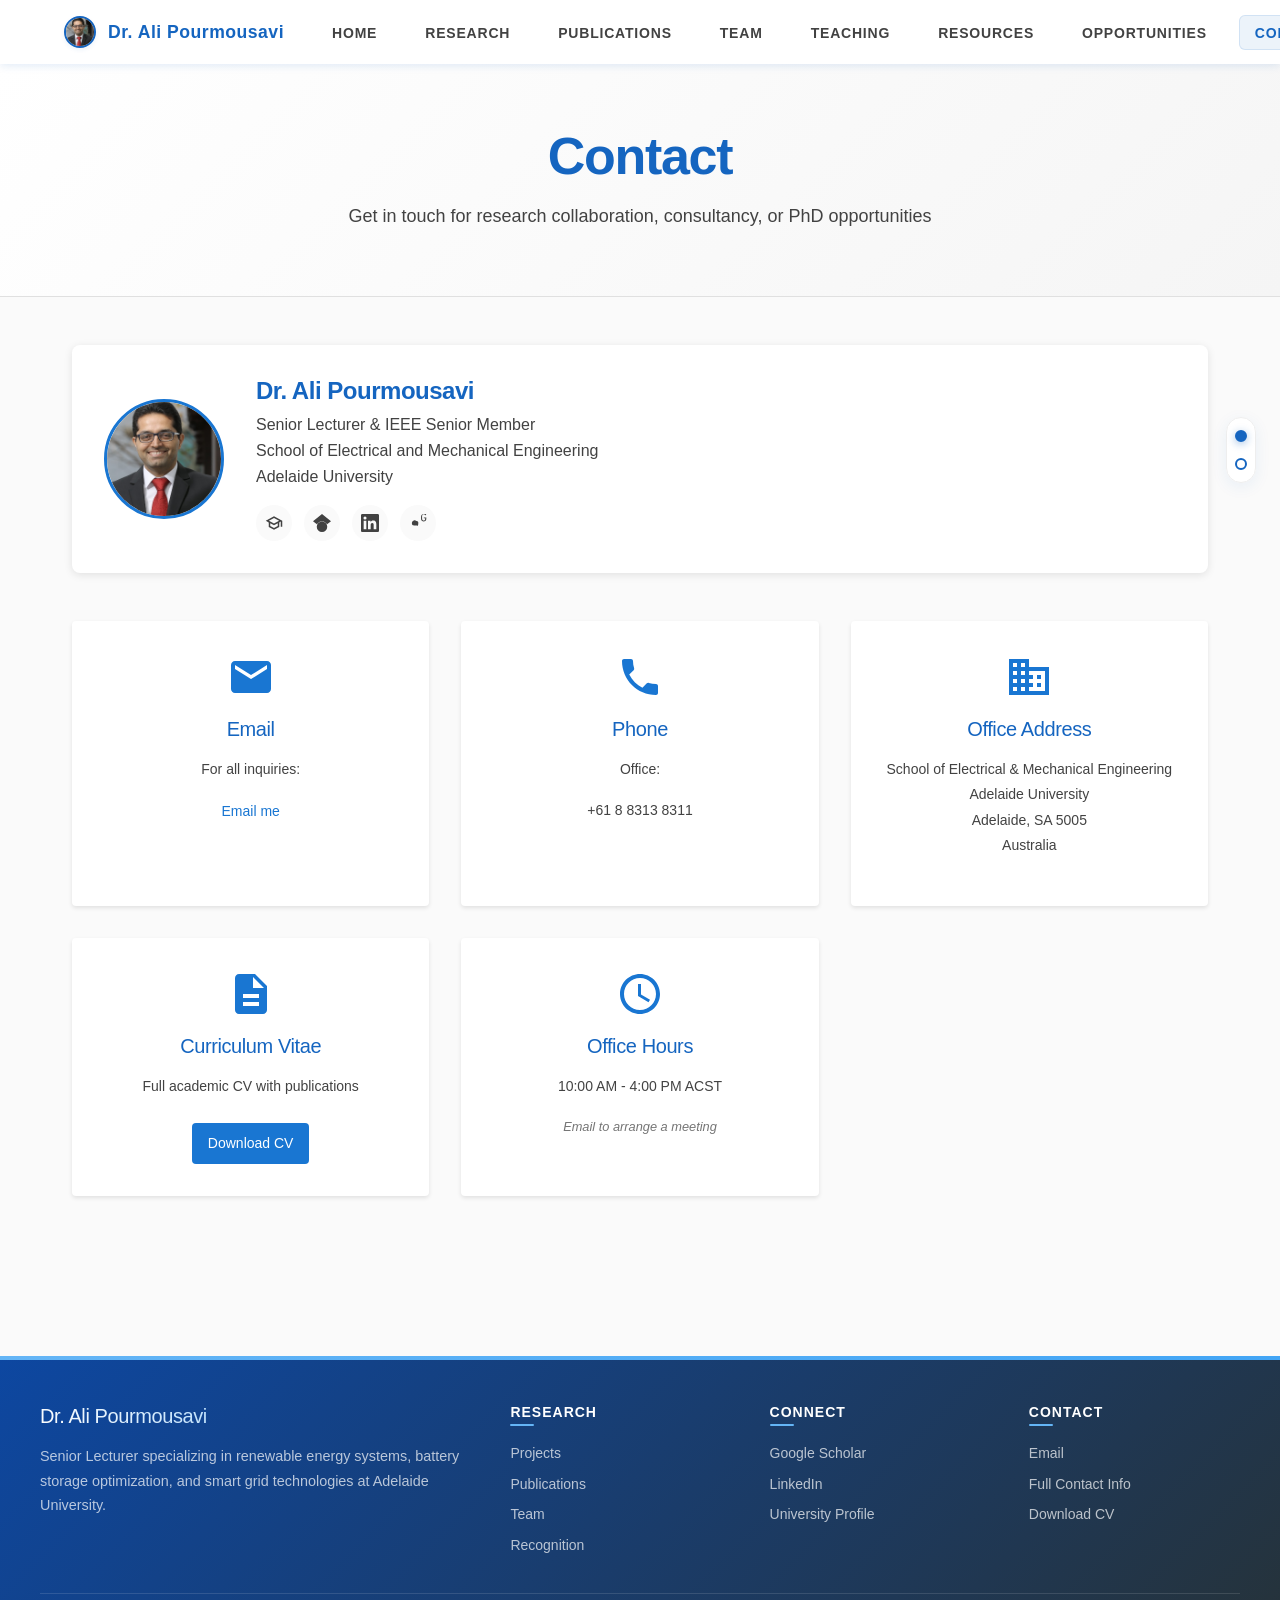
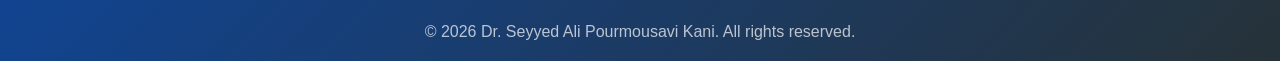
==== contact.html @ 176d1b80 "Move office hours into contact card grid - Add office hours as 5th card with clock icon - Remove sep" ====
<!DOCTYPE html>
<html lang="en">
<head>
    <meta charset="UTF-8">
    <meta name="viewport" content="width=device-width, initial-scale=1.0">
    
    <!-- Primary Meta Tags -->
    <title>Contact Dr. Ali Pourmousavi | Collaboration & Consultancy | Adelaide University</title>
    <meta name="title" content="Contact Dr. Ali Pourmousavi | Collaboration & Consultancy">
    <meta name="description" content="Contact Dr. Ali Pourmousavi for research collaboration, industry consultancy, PhD supervision, or partnership opportunities. Email: a.pourm@adelaide.edu.au. Based in Adelaide, Australia.">
    <meta name="keywords" content="contact Ali Pourmousavi, energy consultancy Adelaide, power systems expert contact, battery storage consultant, research collaboration, industry partnership, PhD supervisor contact, Adelaide University contact">
    <meta name="author" content="Dr. Seyyed Ali Pourmousavi Kani">
    <meta name="robots" content="index, follow">
    <link rel="canonical" href="https://alipourmousavi.com/contact.html">
    
    <!-- Open Graph -->
    <meta property="og:type" content="website">
    <meta property="og:url" content="https://alipourmousavi.com/contact.html">
    <meta property="og:title" content="Contact Dr. Ali Pourmousavi | Research Collaboration & Consultancy">
    <meta property="og:description" content="Get in touch for research collaboration, industry consultancy, or PhD opportunities.">
    <meta property="og:site_name" content="Ali Pourmousavi">
    <meta property="og:image" content="https://alipourmousavi.com/images/contact-preview.jpg">
    
    <!-- Location Meta Tags -->
    <meta name="geo.region" content="AU-SA">
    <meta name="geo.placename" content="Adelaide">
    <meta name="geo.position" content="-34.9211;138.5986">
    <meta name="ICBM" content="-34.9211, 138.5986">
    
    <link rel="stylesheet" href="styles.css">
    <link rel="apple-touch-icon" sizes="180x180" href="apple-touch-icon.png">
    <link rel="icon" type="image/png" sizes="32x32" href="favicon-32x32.png">
    <link rel="icon" type="image/png" sizes="16x16" href="favicon-16x16.png">

    <!-- Plausible Analytics - Privacy-friendly, no cookies -->
    <script defer data-domain="alipourmousavi.com" src="https://plausible.io/js/script.js"></script>

        <script type="application/ld+json">
        {
            "@context": "https://schema.org",
            "@type": "BreadcrumbList",
            "itemListElement": [
                {"@type": "ListItem", "position": 1, "name": "Home", "item": "https://alipourmousavi.com/"},
                {"@type": "ListItem", "position": 2, "name": "Contact", "item": "https://alipourmousavi.com/contact.html"}
            ]
        }
        </script>
    
    <!-- Structured Data -->
    <script type="application/ld+json">
    {
      "@context": "https://schema.org",
      "@type": "ContactPage",
      "mainEntity": {
        "@type": "Person",
    "name": "Seyyed Ali Pourmousavi Kani",
        "telephone": "+61-8-8313-8311",
        "url": "https://alipourmousavi.com",
        "contactPoint": {
          "@type": "ContactPoint",
          "telephone": "+61-8-8313-8311",
          "contactType": "Professor",
          "availableLanguage": ["English"]
        },
        "address": {
          "@type": "PostalAddress",
          "streetAddress": "School of Electrical and Mechanical Engineering, Adelaide University",
          "addressLocality": "Adelaide",
          "addressRegion": "SA",
          "postalCode": "5005",
          "addressCountry": "AU"
        }
      }
    }
    </script>
</head>


<body>
    <nav>
        <div class="nav-container">
            <div class="logo">
                <img src="images/profile.jpg" alt="Dr. Ali Pourmousavi" class="nav-profile-image">
                <span>Dr. Ali Pourmousavi</span>
            </div>
            <button class="nav-toggle" aria-expanded="false" aria-controls="primary-navigation" aria-label="Toggle navigation">
                <span class="bar"></span>
                <span class="bar"></span>
                <span class="bar"></span>
                <span class="sr-only">Menu</span>
            </button>
            <ul class="nav-links" id="primary-navigation">
                <li><a href="index.html">Home</a></li>
                <li><a href="research.html">Research</a></li>
                <li><a href="publications.html">Publications</a></li>
                <li><a href="team.html">Team</a></li>
                <li><a href="teaching.html">Teaching</a></li>
                <li><a href="resources.html">Resources</a></li>
                <li><a href="opportunities.html">Opportunities</a></li>
                <li><a href="contact.html" class="active">Contact</a></li>
            </ul>
        </div>
    </nav>

    <section class="page-header">
        <div class="header-content">
            <h1>Contact</h1>
            <p>Get in touch for research collaboration, consultancy, or PhD opportunities</p>
        </div>
    </section>

    <div class="content">
        <!-- Profile Section -->
        <div class="contact-profile" id="profile" data-section-label="Profile">
            <img src="images/profile.jpg" alt="Dr. Ali Pourmousavi" class="contact-profile-image">
            <div class="contact-profile-text">
                <h2>Dr. Ali Pourmousavi</h2>
                <p>Senior Lecturer & IEEE Senior Member<br>
                School of Electrical and Mechanical Engineering<br>
                Adelaide University</p>
                <div class="profile-links">
                    <a href="https://researchers.adelaide.edu.au/profile/a.pourm" target="_blank" class="profile-link" title="University Profile">
                        <svg viewBox="0 0 24 24" fill="currentColor"><path d="M12 3L1 9l4 2.18v6L12 21l7-3.82v-6l2-1.09V17h2V9L12 3zm6.82 6L12 12.72 5.18 9 12 5.28 18.82 9zM17 15.99l-5 2.73-5-2.73v-3.72L12 15l5-2.73v3.72z"/></svg>
                    </a>
                    <a href="https://scholar.google.com/citations?user=XoHCLowAAAAJ" target="_blank" class="profile-link" title="Google Scholar">
                        <svg viewBox="0 0 24 24" fill="currentColor"><path d="M5.242 13.769L0 9.5 12 0l12 9.5-5.242 4.269C17.548 11.249 14.978 9.5 12 9.5c-2.977 0-5.548 1.748-6.758 4.269zM12 10a7 7 0 1 0 0 14 7 7 0 0 0 0-14z"/></svg>
                    </a>
                    <a href="https://www.linkedin.com/in/alipourmousavi/" target="_blank" class="profile-link" title="LinkedIn">
                        <svg viewBox="0 0 24 24" fill="currentColor"><path d="M20.447 20.452h-3.554v-5.569c0-1.328-.027-3.037-1.852-3.037-1.853 0-2.136 1.445-2.136 2.939v5.667H9.351V9h3.414v1.561h.046c.477-.9 1.637-1.85 3.37-1.85 3.601 0 4.267 2.37 4.267 5.455v6.286zM5.337 7.433a2.062 2.062 0 0 1-2.063-2.065 2.064 2.064 0 1 1 2.063 2.065zm1.782 13.019H3.555V9h3.564v11.452zM22.225 0H1.771C.792 0 0 .774 0 1.729v20.542C0 23.227.792 24 1.771 24h20.451C23.2 24 24 23.227 24 22.271V1.729C24 .774 23.2 0 22.222 0h.003z"/></svg>
                    </a>
                    <a href="https://www.researchgate.net/profile/Seyyed-Ali-Pourmousavi-Kani" target="_blank" class="profile-link" title="ResearchGate">
                        <svg viewBox="0 0 24 24" fill="currentColor"><path d="M19.586 0c-.818 0-1.508.19-2.073.565-.563.377-.97.936-1.213 1.68a3.193 3.193 0 0 0-.112.437 8.365 8.365 0 0 0-.078.53 9 9 0 0 0-.05.727c-.01.282-.013.621-.013 1.016a31.121 31.121 0 0 0 .014 1.017 9 9 0 0 0 .05.727 7.946 7.946 0 0 0 .078.53h-.005a3.334 3.334 0 0 0 .112.44c.244.743.65 1.303 1.214 1.68.565.376 1.256.564 2.075.564.8 0 1.536-.213 2.105-.603.57-.39.94-.916 1.175-1.65.076-.235.135-.558.177-.93a10.9 10.9 0 0 0 .043-1.207v-.82c0-.095-.047-.142-.14-.142h-3.064c-.094 0-.14.047-.14.141v.956c0 .094.046.14.14.14h1.666c.056 0 .084.03.084.086 0 .36 0 .62-.036.865-.038.244-.1.447-.147.606-.108.385-.348.664-.638.876-.29.212-.738.35-1.227.35-.545 0-.901-.15-1.21-.353-.306-.203-.517-.5-.67-.9a3.75 3.75 0 0 1-.135-.507 6.831 6.831 0 0 1-.07-.55 10.74 10.74 0 0 1-.04-.727c-.007-.282-.01-.62-.01-1.017s.003-.734.009-1.016a10.74 10.74 0 0 1 .04-.727 6.831 6.831 0 0 1 .07-.55 3.75 3.75 0 0 1 .135-.506c.153-.4.363-.698.67-.9.308-.203.664-.354 1.21-.354.51 0 .87.092 1.146.238.275.145.454.35.605.638.046.088.104.186.14.258.038.07.13.1.238.06l1.106-.432c.097-.037.128-.1.09-.186-.037-.09-.08-.18-.128-.274a3.3 3.3 0 0 0-.182-.31 3.482 3.482 0 0 0-1.283-1.11c-.637-.36-1.41-.55-2.29-.55M8.38 8.396c-.656-.014-1.272.078-1.823.27-.55.194-1.023.47-1.417.826a3.71 3.71 0 0 0-.937 1.277c-.225.487-.338 1.024-.338 1.612 0 .54.077 1.01.228 1.413.15.403.362.748.633 1.034.271.287.592.52.96.697.37.18.77.31 1.2.398.54.112 1.07.17 1.6.17.612 0 1.17-.045 1.682-.138.51-.091.93-.244 1.254-.45.325-.21.54-.48.682-.82.143-.34.214-.76.214-1.268 0-.406-.078-.745-.232-1.018a1.898 1.898 0 0 0-.64-.678c-.27-.18-.586-.31-.95-.395-.363-.086-.752-.13-1.168-.13l-1.143.03c-.284.01-.536.04-.754.09a1.86 1.86 0 0 0-.555.2.906.906 0 0 0-.34.314c-.08.126-.12.28-.12.463 0 .17.035.32.107.45.072.13.17.24.295.33.127.09.274.16.443.2.168.04.35.06.545.06.22 0 .41-.02.575-.06.165-.04.3-.1.41-.17.108-.07.188-.15.24-.24.05-.09.078-.19.078-.29 0-.22-.11-.4-.33-.54a1.415 1.415 0 0 0-.728-.2c-.28-.01-.55.03-.8.11a3.24 3.24 0 0 0-.668.29c-.197.117-.36.256-.492.414-.13.16-.198.33-.198.52 0 .22.06.41.178.58.118.17.284.31.494.42.21.11.46.19.752.24.293.05.616.07.97.07.626 0 1.145-.06 1.556-.19.41-.13.737-.3.978-.52.24-.22.41-.47.507-.76.097-.29.145-.6.145-.93 0-.45-.09-.84-.27-1.18-.18-.34-.433-.62-.756-.85a3.492 3.492 0 0 0-1.13-.52 5.263 5.263 0 0 0-1.4-.18c-.54 0-1.035.06-1.483.16-.45.11-.84.27-1.172.5a2.425 2.425 0 0 0-.773.86c-.185.35-.277.77-.277 1.27 0 .54.1.99.296 1.35.197.36.466.65.805.87.34.22.736.37 1.19.46.452.09.937.14 1.454.14.508 0 .985-.04 1.433-.11.447-.07.845-.18 1.196-.33v.94c0 .094-.047.14-.14.14H5.504c-.094 0-.14-.046-.14-.14v-.94c.38.15.81.26 1.29.33.48.07.984.11 1.51.11.626 0 1.195-.06 1.705-.17.51-.11.95-.29 1.316-.52.368-.23.653-.52.857-.87.203-.35.305-.76.305-1.24 0-.45-.09-.83-.27-1.16a2.356 2.356 0 0 0-.736-.81 3.27 3.27 0 0 0-1.1-.48 5.423 5.423 0 0 0-1.376-.16c-.6 0-1.15.06-1.65.17-.5.11-.935.29-1.302.52-.367.23-.653.52-.857.87-.203.35-.305.77-.305 1.25 0 .44.085.82.255 1.14.17.32.406.58.71.79.302.21.66.37 1.074.47.414.1.866.15 1.355.15.65 0 1.236-.06 1.758-.18.522-.12.973-.31 1.352-.55.38-.25.673-.56.88-.94.208-.38.312-.82.312-1.33 0-.47-.09-.87-.272-1.21a2.534 2.534 0 0 0-.75-.87 3.48 3.48 0 0 0-1.14-.54 5.02 5.02 0 0 0-1.43-.19"/></svg>
                    </a>
                </div>
            </div>
        </div>

        <!-- Contact Cards -->
        <div class="contact-grid" id="contact-info" data-section-label="Contact Info">
            <div class="contact-card">
                <div class="contact-icon">
                    <svg viewBox="0 0 24 24" fill="currentColor"><path d="M20 4H4c-1.1 0-1.99.9-1.99 2L2 18c0 1.1.9 2 2 2h16c1.1 0 2-.9 2-2V6c0-1.1-.9-2-2-2zm0 4l-8 5-8-5V6l8 5 8-5v2z"/></svg>
                </div>
                <h3>Email</h3>
                <p>For all inquiries:</p>
                <a class="ob-email" data-email-user="a.pourm" data-email-d1="adelaide" data-email-d2="edu" data-email-d3="au" data-email-text="Email me" data-email-reveal="auto"></a>
                <noscript>
                    <p>
                        Email: a.pourm [at] adelaide [dot] edu [dot] au
                    </p>
                </noscript>
            </div>

            <div class="contact-card">
                <div class="contact-icon">
                    <svg viewBox="0 0 24 24" fill="currentColor"><path d="M6.62 10.79c1.44 2.83 3.76 5.14 6.59 6.59l2.2-2.2c.27-.27.67-.36 1.02-.24 1.12.37 2.33.57 3.57.57.55 0 1 .45 1 1V20c0 .55-.45 1-1 1-9.39 0-17-7.61-17-17 0-.55.45-1 1-1h3.5c.55 0 1 .45 1 1 0 1.25.2 2.45.57 3.57.11.35.03.74-.25 1.02l-2.2 2.2z"/></svg>
                </div>
                <h3>Phone</h3>
                <p>Office:</p>
                <p>+61 8 8313 8311</p>
            </div>

            <div class="contact-card">
                <div class="contact-icon">
                    <svg viewBox="0 0 24 24" fill="currentColor"><path d="M12 7V3H2v18h20V7H12zM6 19H4v-2h2v2zm0-4H4v-2h2v2zm0-4H4V9h2v2zm0-4H4V5h2v2zm4 12H8v-2h2v2zm0-4H8v-2h2v2zm0-4H8V9h2v2zm0-4H8V5h2v2zm10 12h-8v-2h2v-2h-2v-2h2v-2h-2V9h8v10zm-2-8h-2v2h2v-2zm0 4h-2v2h2v-2z"/></svg>
                </div>
                <h3>Office Address</h3>
                <p>School of Electrical & Mechanical Engineering<br>
                Adelaide University<br>
                Adelaide, SA 5005<br>
                Australia</p>
            </div>

            <div class="contact-card">
                <div class="contact-icon">
                    <svg viewBox="0 0 24 24" fill="currentColor"><path d="M14 2H6c-1.1 0-1.99.9-1.99 2L4 20c0 1.1.89 2 1.99 2H18c1.1 0 2-.9 2-2V8l-6-6zm2 16H8v-2h8v2zm0-4H8v-2h8v2zm-3-5V3.5L18.5 9H13z"/></svg>
                </div>
                <h3>Curriculum Vitae</h3>
                <p>Full academic CV with publications</p>
                <a href="docs/CV_SeyyedAliPourmousavi.pdf" target="_blank" class="contact-card-btn">Download CV</a>
            </div>

            <div class="contact-card">
                <div class="contact-icon">
                    <svg viewBox="0 0 24 24" fill="currentColor"><path d="M11.99 2C6.47 2 2 6.48 2 12s4.47 10 9.99 10C17.52 22 22 17.52 22 12S17.52 2 11.99 2zM12 20c-4.42 0-8-3.58-8-8s3.58-8 8-8 8 3.58 8 8-3.58 8-8 8zm.5-13H11v6l5.25 3.15.75-1.23-4.5-2.67z"/></svg>
                </div>
                <h3>Office Hours</h3>
                <p>10:00 AM - 4:00 PM ACST</p>
                <p class="contact-card-note">Email to arrange a meeting</p>
            </div>
        </div>
    </div>

    <footer>
        <div class="footer-content">
            <div class="footer-about">
                <h3>Dr. Ali Pourmousavi</h3>
                <p>Senior Lecturer specializing in renewable energy systems, battery storage optimization, and smart grid technologies at Adelaide University.</p>
            </div>

            <div class="footer-links">
                <h4>Research</h4>
                <ul>
                    <li><a href="research.html">Projects</a></li>
                    <li><a href="publications.html">Publications</a></li>
                    <li><a href="team.html">Team</a></li>
                    <li><a href="research.html#recognition">Recognition</a></li>
                </ul>
            </div>

            <div class="footer-links">
                <h4>Connect</h4>
                <ul>
                    <li><a href="https://scholar.google.com/citations?user=XoHCLowAAAAJ" target="_blank">Google Scholar</a></li>
                    <li><a href="https://www.linkedin.com/in/alipourmousavi/" target="_blank">LinkedIn</a></li>
                    <li><a href="https://researchers.adelaide.edu.au/profile/a.pourm" target="_blank">University Profile</a></li>
                </ul>
            </div>

            <div class="footer-links">
                <h4>Contact</h4>
                <ul>
                    <li><a class="ob-email" data-email-user="a.pourm" data-email-d1="adelaide" data-email-d2="edu" data-email-d3="au" data-email-text="Email"></a></li>
                    <li><a href="contact.html">Full Contact Info</a></li>
                    <li><a href="docs/CV_SeyyedAliPourmousavi.pdf" target="_blank">Download CV</a></li>
                </ul>
            </div>
        </div>

        <div class="footer-bottom">
            <p>&copy; 2026 Dr. Seyyed Ali Pourmousavi Kani. All rights reserved.</p>
        </div>
    </footer>
    <script src="js/common.js"></script>
    <script src="js/section-nav.js"></script>
</body>
</html>
---- styles.css ----
/* Publications Filter Chips Styling */

.filter-controls {
    display: flex;
    flex-direction: row;
    align-items: center;
    flex-wrap: wrap;
    gap: 0.75rem 1rem;
    margin-bottom: 2rem;
}

.filter-label {
    font-size: 1rem;
    font-weight: 500;
    color: var(--text-primary, #212121);
    white-space: nowrap;
}

.filter-chips {
    display: flex;
    flex-wrap: wrap;
    gap: 0.5rem;
    align-items: center;
}

.filter-chip {
    display: inline-flex;
    align-items: center;
    padding: 0.5rem 1rem;
    font-size: 0.875rem;
    font-weight: 500;
    border: 1.5px solid var(--divider, #E0E0E0);
    border-radius: 999px;
    background: var(--surface, #fff);
    color: var(--text-secondary, #757575);
    cursor: pointer;
    transition: all 0.2s ease;
    white-space: nowrap;
}

.filter-chip:hover {
    border-color: var(--primary, #1565C0);
    color: var(--primary, #1565C0);
}

.filter-chip.active {
    background: var(--primary, #1565C0);
    border-color: var(--primary, #1565C0);
    color: #fff;
    box-shadow: 0 2px 8px rgba(21, 101, 192, 0.25);
}

.filter-chip.active:hover {
    background: var(--primary-dark, #0D47A1);
    border-color: var(--primary-dark, #0D47A1);
    color: #fff;
}

@media (max-width: 768px) {
    .filter-controls {
        flex-direction: column;
        align-items: flex-start;
    }

    .filter-chips {
        justify-content: flex-start;
    }
}

/* Team Member Photo Styling */
.member-photo {
    width: 96px;
    height: 96px;
    object-fit: cover;
    border-radius: 50%;
    display: block;
    margin: 0 auto 1rem auto;
    box-shadow: 0 2px 8px rgba(21,101,192,0.10);
    background: #f5f5f5;
}
/* ========================================
   Typography & Font Imports
   ======================================== */

@import url('https://fonts.googleapis.com/css2?family=Lato:ital,wght@0,300;0,400;0,700;0,900;1,400;1,700&display=swap');

/* ========================================
   Global Styles
   ======================================== */

* {
    margin: 0;
    padding: 0;
    box-sizing: border-box;
}

:root {
    /* Modern Academic Color Palette - Cohesive Blues & Neutrals */
    
    /* Primary Colors - Professional Blue Scale */
    --primary: #1565C0;           /* Material Blue 700 - Main brand */
    --primary-dark: #0D47A1;      /* Material Blue 900 - Darker variant */
    --primary-light: #42A5F5;     /* Material Blue 400 - Lighter variant */
    --primary-rgb: 21, 101, 192;
    
    /* Secondary Colors - Elegant Blue-Grays */
    --secondary: #37474F;         /* Material Blue Grey 700 */
    --secondary-light: #546E7A;   /* Material Blue Grey 600 */
    --secondary-dark: #263238;    /* Material Blue Grey 800 */
    
    /* Accent Colors - Harmonious Blue Accent */
    --accent: #1976D2;            /* Material Blue 600 */
    --accent-light: #64B5F6;      /* Material Blue 300 */
    --accent-rgb: 25, 118, 210;
    --accent-hover: #1565C0;      /* Material Blue 700 */
    
    /* Success/Research Color - Sophisticated Blue-Green */
    --success: #0277BD;           /* Material Light Blue 800 */
    --success-light: #03A9F4;     /* Material Light Blue 500 */
    
    /* Warning/Highlight Color - Elegant Amber */
    --warning: #FF8F00;           /* Material Amber 700 */
    --warning-light: #FFC107;     /* Material Amber 500 */
    
    /* Text Colors - Enhanced Contrast */
    --text-primary: #212121;      /* Material Grey 900 */
    --text-secondary: #424242;    /* Material Grey 800 */
    --text-hint: #757575;         /* Material Grey 600 */
    --text-disabled: #BDBDBD;     /* Material Grey 400 */
    
    /* Background Colors - Clean & Modern */
    --background: #FAFAFA;        /* Material Grey 50 */
    --background-alt: #F5F5F5;    /* Material Grey 100 */
    --surface: #FFFFFF;           /* Pure White */
    --surface-elevated: #FFFFFF;
    
    /* Border & Divider Colors */
    --divider: #E0E0E0;          /* Material Grey 300 */
    --border-light: #EEEEEE;     /* Material Grey 200 */
    --border: #BDBDBD;           /* Material Grey 400 */
    
    /* Shadow Colors - Refined */
    --shadow-light: rgba(21, 101, 192, 0.08);
    --shadow-medium: rgba(21, 101, 192, 0.12);
    --shadow-dark: rgba(21, 101, 192, 0.16);
    
    /* Interactive States - Consistent Blue Theme */
    --hover-overlay: rgba(25, 118, 210, 0.04);
    --focus-overlay: rgba(25, 118, 210, 0.12);
    --pressed-overlay: rgba(25, 118, 210, 0.16);

    /* Gradients - Enhanced Visual Interest */
    --gradient-primary: linear-gradient(135deg, var(--primary) 0%, var(--primary-dark) 100%);
    --gradient-hero: linear-gradient(135deg, var(--surface) 0%, var(--background-alt) 50%, rgba(21, 101, 192, 0.03) 100%);
    --gradient-card: linear-gradient(180deg, var(--surface) 0%, var(--background-alt) 100%);

    /* Energy/Engineering Accent - Subtle Amber for CTAs */
    --cta-accent: #F57C00;            /* Material Orange 700 */
    --cta-accent-light: #FF9800;      /* Material Orange 500 */
}

body {
    font-family: 'Lato', -apple-system, BlinkMacSystemFont, 'Segoe UI', Roboto, sans-serif;
    line-height: 1.6;
    color: var(--text-primary);
    background: var(--background);
    overflow-x: hidden;
    font-weight: 400;
    font-feature-settings: 'kern' 1, 'liga' 1;
    text-rendering: optimizeLegibility;
    -webkit-font-smoothing: antialiased;
    -moz-osx-font-smoothing: grayscale;
}

/* ========================================
   Typography Hierarchy
   ======================================== */

h1, h2, h3, h4, h5, h6 {
    font-family: 'Lato', -apple-system, BlinkMacSystemFont, 'Segoe UI', Roboto, sans-serif;
    font-weight: 700;
    line-height: 1.2;
    letter-spacing: -0.02em;
    margin-bottom: 1rem;
    color: var(--text-primary);
}

h1 {
    font-size: 3rem;
    font-weight: 900;
    line-height: 1.1;
    letter-spacing: -0.03em;
}

h2 {
    font-size: 2.25rem;
    font-weight: 700;
    line-height: 1.15;
}

h3 {
    font-size: 1.75rem;
    font-weight: 700;
    line-height: 1.2;
}

h4 {
    font-size: 1.375rem;
    font-weight: 700;
    line-height: 1.25;
}

h5 {
    font-size: 1.125rem;
    font-weight: 700;
    line-height: 1.3;
}

h6 {
    font-size: 1rem;
    font-weight: 700;
    line-height: 1.35;
}

p {
    font-family: 'Lato', sans-serif;
    font-size: 1rem;
    line-height: 1.7;
    margin-bottom: 1rem;
    color: var(--text-primary);
}

.lead {
    font-size: 1.25rem;
    line-height: 1.6;
    font-weight: 400;
    color: var(--text-secondary);
}

.subtitle {
    font-family: 'Lato', sans-serif;
    font-size: 1.125rem;
    font-weight: 400;
    color: var(--text-secondary);
    line-height: 1.5;
}

.accent-text {
    font-family: 'Lato', sans-serif;
    font-style: italic;
    font-weight: 700;
}

/* ========================================
   Navigation - Material Design Elevation
   ======================================== */

nav {
    position: fixed;
    top: 0;
    width: 100%;
    background: var(--surface);
    z-index: 1000;
    box-shadow: 0 2px 8px var(--shadow-medium);
    transition: box-shadow 0.3s cubic-bezier(0.4, 0, 0.2, 1);
}

nav:hover {
    box-shadow: 0 4px 12px var(--shadow-dark);
}

.nav-container {
    max-width: 1200px;
    margin: 0 auto;
    padding: 1rem 1rem 1rem 1.5rem;
    display: flex;
    justify-content: space-between;
    align-items: center;
    min-height: 64px;
}

/* Hamburger toggle (hidden on desktop) */
.nav-toggle {
    display: none;
    background: transparent;
    border: none;
    cursor: pointer;
    padding: 0.5rem;
    margin-left: auto;
}

.nav-toggle .bar {
    display: block;
    width: 24px;
    height: 2px;
    background: var(--text-secondary);
    margin: 5px 0;
    border-radius: 2px;
    transition: transform 0.2s ease, opacity 0.2s ease;
}

.sr-only {
    position: absolute;
    width: 1px;
    height: 1px;
    padding: 0;
    margin: -1px;
    overflow: hidden;
    clip: rect(0, 0, 0, 0);
    white-space: nowrap;
    border: 0;
}

.logo {
    display: flex;
    align-items: center;
    gap: 0.75rem;
    font-size: 1.1rem;
    font-weight: 700;
    color: var(--primary);
    letter-spacing: 0.5px;
    transition: color 0.2s ease;
    white-space: nowrap;
    flex-shrink: 0;
    margin-right: 2rem;
    font-family: 'Lato', sans-serif;
}

.logo:hover {
    color: var(--primary-light);
}

.nav-profile-image {
    width: 32px;
    height: 32px;
    border-radius: 50%;
    object-fit: cover;
    border: 2px solid var(--primary);
    transition: all 0.3s cubic-bezier(0.4, 0, 0.2, 1);
    box-shadow: 0 2px 4px var(--shadow-light);
}

.nav-profile-image:hover {
    transform: scale(1.05);
    border-color: var(--accent-light);
    box-shadow: 0 4px 8px var(--shadow-medium);
}

.nav-links {
    display: flex;
    list-style: none;
    gap: 1rem;
    align-items: center;
    flex-wrap: nowrap;
    margin-left: auto;
}

/* Mobile nav collapsed by default */
@media (max-width: 768px) {
    .nav-toggle { display: inline-block; }
    .nav-links {
        position: absolute;
        top: 64px;
        left: 0;
        right: 0;
        background: var(--surface);
        border-bottom: 1px solid var(--divider);
        box-shadow: 0 4px 12px var(--shadow-light);
        flex-direction: column;
        align-items: stretch;
        padding: 0.5rem 1rem 1rem;
        gap: 0.25rem;
        display: none; /* hidden until toggled */
        z-index: 999;
    }
    .nav-links.show { display: flex; }
    .nav-links a { width: 100%; }
}

.nav-links a {
    text-decoration: none;
    color: var(--text-secondary);
    font-size: 0.875rem;
    font-weight: 700;
    text-transform: uppercase;
    letter-spacing: 0.8px;
    padding: 0.6rem 1rem;
    border-radius: 6px;
    transition: all 0.3s cubic-bezier(0.4, 0, 0.2, 1);
    position: relative;
    font-family: 'Lato', sans-serif;
}

.nav-links a:hover {
    color: var(--primary);
    background-color: var(--hover-overlay);
}

.nav-links a.active {
    color: var(--primary);
    background-color: rgba(var(--primary-rgb), 0.08);
    font-weight: 900;
    box-shadow: inset 0 0 0 1px rgba(var(--primary-rgb), 0.12);
}

/* ========================================
   Page Headers - Material Design
   ======================================== */

.page-header {
    margin-top: 64px;
    padding: 4rem 2rem;
    background: linear-gradient(135deg, var(--surface) 0%, var(--background-alt) 100%);
    border-bottom: 1px solid var(--divider);
    position: relative;
    overflow: hidden;
}

.header-content {
    max-width: 1200px;
    margin: 0 auto;
    text-align: center;
}

.page-header h1 {
    font-size: 3.25rem;
    font-weight: 900;
    color: var(--primary);
    margin-bottom: 1rem;
    letter-spacing: -0.025em;
    font-family: 'Lato', sans-serif;
}

.page-header p {
    font-size: 1.125rem;
    color: var(--text-secondary);
    max-width: 700px;
    margin: 0 auto;
    line-height: 1.7;
    font-family: 'Lato', sans-serif;
}

/* ========================================
   Hero Section - Material Design Enhanced
   ======================================== */

.hero {
    margin-top: 64px;
    min-height: 80vh;
    display: flex;
    align-items: center;
    background: var(--gradient-hero);
    padding: 4rem 2rem;
    position: relative;
}

.hero-content {
    max-width: 1200px;
    margin: 0 auto;
    display: grid;
    grid-template-columns: auto 1fr;
    gap: 2rem;
    align-items: center;
}

.hero-profile {
    display: flex;
    justify-content: center;
    align-items: center;
}

.profile-image {
    width: 200px;
    height: 200px;
    border-radius: 50%;
    object-fit: cover;
    border: 4px solid var(--primary);
    box-shadow: 0 12px 48px var(--shadow-medium);
    transition: all 0.4s cubic-bezier(0.4, 0, 0.2, 1);
    position: relative;
}

.profile-image::after {
    content: '';
    position: absolute;
    top: -4px;
    left: -4px;
    right: -4px;
    bottom: -4px;
    border-radius: 50%;
    background: linear-gradient(45deg, var(--primary), var(--accent-light));
    z-index: -1;
    opacity: 0;
    transition: opacity 0.4s ease;
}

.profile-image:hover {
    transform: scale(1.05);
    box-shadow: 0 16px 64px var(--shadow-dark);
}

.profile-image:hover::after {
    opacity: 1;
}

.hero-text h1 {
    font-size: 3.5rem;
    font-weight: 900;
    color: var(--primary);
    margin-bottom: 1.5rem;
    line-height: 1.1;
    letter-spacing: -0.025em;
    font-family: 'Lato', sans-serif;
}

.hero-text .accent-text {
    color: var(--accent);
    font-weight: 700;
    font-style: italic;
    font-family: 'Lato', sans-serif;
}

.hero-text .subtitle {
    font-size: 1.25rem;
    color: var(--text-secondary);
    margin-bottom: 0.5rem;
    font-weight: 400;
}

.hero-text .subtitle-detail {
    font-size: 1rem;
    color: var(--text-secondary);
    margin-bottom: 1.5rem;
    font-weight: 300;
    font-style: italic;
}

.hero-text .affiliation {
    font-size: 1rem;
    color: var(--text-secondary);
    margin-bottom: 2rem;
    line-height: 1.6;
}

.hero-cta {
    display: flex;
    gap: 1rem;
    margin-top: 2rem;
}

.hero-stats {
    display: grid;
    grid-template-columns: repeat(2, 1fr);
    gap: 1.5rem;
}

/* ========================================
   Buttons - Material Design
   ======================================== */

.btn {
    padding: 0.75rem 2rem;
    border-radius: 8px;
    text-decoration: none;
    font-weight: 700;
    font-size: 0.875rem;
    text-transform: uppercase;
    letter-spacing: 0.8px;
    transition: all 0.3s cubic-bezier(0.4, 0, 0.2, 1);
    display: inline-block;
    position: relative;
    overflow: hidden;
    border: none;
    cursor: pointer;
    box-shadow: 0 2px 8px var(--shadow-light);
    font-family: 'Lato', sans-serif;
}

.btn::before {
    content: '';
    position: absolute;
    top: 0;
    left: 0;
    right: 0;
    bottom: 0;
    background: rgba(255, 255, 255, 0.1);
    transform: translateX(-100%);
    transition: transform 0.3s ease;
}

.btn:hover::before {
    transform: translateX(0);
}

.btn-primary {
    background: var(--accent);
    color: var(--surface);
    box-shadow: 0 4px 12px rgba(var(--accent-rgb), 0.3);
}

.btn-primary:hover {
    background: var(--accent-hover);
    box-shadow: 0 6px 16px rgba(var(--accent-rgb), 0.4);
    transform: translateY(-2px);
}

.btn-secondary {
    background: transparent;
    color: var(--accent);
    border: 2px solid var(--accent);
    box-shadow: 0 2px 8px var(--shadow-light);
}

.btn-secondary:hover {
    background: rgba(var(--accent-rgb), 0.08);
    border-color: var(--accent-hover);
    color: var(--accent-hover);
    transform: translateY(-2px);
}

.btn-outline {
    background: transparent;
    color: var(--primary);
    border: 2px solid var(--primary);
    box-shadow: 0 2px 8px var(--shadow-light);
}

.btn-outline:hover {
    background: var(--primary);
    color: var(--surface);
    transform: translateY(-2px);
}

/* ========================================
   Cards & Containers - Material Design
   ======================================== */

.container {
    max-width: 1200px;
    margin: 0 auto;
    padding-left: 1.5rem;
    padding-right: 1.5rem;
}

.content {
    max-width: 1200px;
    margin: 0 auto;
    padding: 3rem 2rem;
}

.section {
    margin-bottom: 4rem;
}

.stat-card {
    background: var(--surface);
    padding: 2rem;
    border-radius: 12px;
    box-shadow: 0 4px 12px var(--shadow-light);
    transition: all 0.3s cubic-bezier(0.4, 0, 0.2, 1);
    border: 1px solid var(--border-light);
    position: relative;
    overflow: hidden;
}

.stat-card::before {
    content: '';
    position: absolute;
    top: 0;
    left: 0;
    right: 0;
    height: 4px;
    background: linear-gradient(90deg, var(--primary), var(--accent-light));
    transform: scaleX(0);
    transition: transform 0.3s ease;
}

.stat-card:hover {
    box-shadow: 0 8px 24px var(--shadow-medium);
    transform: translateY(-4px);
}

.stat-card:hover::before {
    transform: scaleX(1);
}

.stat-number {
    font-size: 2.5rem;
    font-weight: 300;
    color: var(--primary);
    display: block;
    margin-bottom: 0.5rem;
    letter-spacing: -1px;
}

.stat-label {
    color: var(--text-secondary);
    font-size: 0.75rem;
    text-transform: uppercase;
    letter-spacing: 0.5px;
}

/* ========================================
   Section Headers
   ======================================== */

.section-header {
    text-align: center;
    margin-bottom: 3rem;
}

.section-label {
    display: inline-block;
    padding: 0.5rem 1rem;
    background: var(--background);
    color: var(--accent);
    border-radius: 4px;
    font-size: 0.75rem;
    font-weight: 500;
    text-transform: uppercase;
    letter-spacing: 1px;
    margin-bottom: 1rem;
}

.section-title {
    font-size: 2.25rem;
    font-weight: 700;
    color: var(--primary);
    margin-bottom: 2rem;
    text-align: center;
    font-family: 'Lato', sans-serif;
    letter-spacing: -0.02em;
    line-height: 1.2;
}

.subsection-title {
    font-size: 1.5rem;
    font-weight: 700;
    color: var(--primary);
    margin-bottom: 1rem;
    text-align: center;
    font-family: 'Lato', sans-serif;
    letter-spacing: -0.01em;
    line-height: 1.3;
}

.section-subtitle {
    font-size: 1rem;
    color: var(--text-secondary);
    max-width: 700px;
    margin: 0 auto;
}

/* ========================================
   Background Section - Education & Career
   ======================================== */

.background-grid {
    display: grid;
    grid-template-columns: 1fr 1fr;
    gap: 3rem;
    margin-top: 3rem;
    max-width: 900px;
    margin-left: auto;
    margin-right: auto;
}

.background-section {
    background: var(--surface);
    border-radius: 12px;
    padding: 1.5rem;
    box-shadow: 0 4px 12px var(--shadow-light);
    border: 1px solid var(--border-light);
}

.background-section h3 {
    color: var(--primary);
    margin-bottom: 1rem;
    font-size: 1.3rem;
    font-weight: 500;
    text-align: center;
}

.education-timeline,
.appointments-timeline {
    display: flex;
    flex-direction: column;
    gap: 0.75rem;
}

.education-item,
.appointment-item {
    padding: 0.75rem 0;
    border-bottom: 1px solid var(--border-light);
    display: grid;
    grid-template-columns: 80px 1fr;
    gap: 1rem;
    align-items: start;
}

.education-item:last-child,
.appointment-item:last-child {
    border-bottom: none;
    padding-bottom: 0;
}

.year,
.period {
    font-weight: 600;
    color: var(--accent);
    font-size: 0.8rem;
    line-height: 1.2;
    text-align: left;
}

.degree,
.position {
    min-width: 0;
}

.degree h4,
.position h4 {
    font-size: 0.95rem;
    font-weight: 500;
    color: var(--text-primary);
    margin-bottom: 0.2rem;
    line-height: 1.3;
}

.degree p,
.position p {
    color: var(--text-secondary);
    font-size: 0.85rem;
    line-height: 1.3;
}

/* ========================================
   Research/Project Cards - Material Design
   ======================================== */

.research-grid {
    display: grid;
    grid-template-columns: repeat(2, 1fr);
    gap: 2rem;
}

.research-card {
    background: var(--surface);
    border-radius: 12px;
    overflow: hidden;
    box-shadow: 0 4px 12px var(--shadow-light);
    transition: all 0.3s cubic-bezier(0.4, 0, 0.2, 1);
    border: 1px solid var(--border-light);
    position: relative;
}

.research-card:hover {
    box-shadow: 0 12px 32px var(--shadow-medium);
    transform: translateY(-4px);
}

.research-header {
    height: 140px;
    background: linear-gradient(135deg, var(--primary) 0%, var(--primary-light) 100%);
    display: flex;
    align-items: center;
    justify-content: center;
    position: relative;
    overflow: hidden;
}

.research-header::before {
    content: '';
    position: absolute;
    top: 0;
    left: 0;
    right: 0;
    bottom: 0;
    background: linear-gradient(45deg, transparent 30%, rgba(255,255,255,0.1) 50%, transparent 70%);
    transform: translateX(-100%);
    transition: transform 0.6s ease;
}

.research-card:hover .research-header::before {
    transform: translateX(100%);
}

.research-label {
    position: absolute;
    top: 0;
    left: 0;
    background: var(--accent);
    color: var(--surface);
    padding: 0.5rem 1rem;
    font-size: 0.75rem;
    font-weight: 600;
    text-transform: uppercase;
    letter-spacing: 0.5px;
    border-radius: 0 0 12px 0;
}

.project-acronym {
    font-size: 2.5rem;
    font-weight: 300;
    color: rgba(255,255,255,0.95);
    letter-spacing: 2px;
    text-shadow: 0 2px 8px var(--shadow-dark);
}

.research-content {
    padding: 1.5rem;
}

.research-card h3 {
    font-size: 1.5rem;
    font-weight: 500;
    color: var(--primary);
    margin-bottom: 0.5rem;
}

.research-card .project-name {
    color: var(--text-secondary);
    font-size: 0.875rem;
    margin-bottom: 1rem;
}

.research-card p {
    color: var(--text-secondary);
    line-height: 1.6;
    margin-bottom: 1.5rem;
}

.research-meta {
    display: flex;
    flex-wrap: wrap;
    gap: 0.75rem;
    margin-bottom: 1.5rem;
}

.meta-chip {
    padding: 0.25rem 0.75rem;
    background: var(--background);
    color: var(--text-secondary);
    border-radius: 16px;
    font-size: 0.75rem;
}

.research-link {
    color: var(--accent);
    font-weight: 500;
    text-decoration: none;
    font-size: 0.875rem;
    text-transform: uppercase;
    letter-spacing: 0.5px;
}

.research-link:hover {
    text-decoration: underline;
}

/* ========================================
   Project Detail Pages
   ======================================== */

.project-detail {
    background: var(--surface);
    border-radius: 4px;
    overflow: hidden;
    box-shadow: 0 2px 4px rgba(0,0,0,0.1);
    margin-bottom: 3rem;
}

.project-hero {
    height: 200px;
    background: linear-gradient(135deg, var(--primary) 0%, var(--secondary) 100%);
    display: flex;
    align-items: center;
    justify-content: center;
    position: relative;
}

.project-hero .project-acronym {
    font-size: 5rem;
}

.project-status-badge {
    position: absolute;
    top: 1rem;
    right: 1rem;
    padding: 0.5rem 1rem;
    background: var(--accent);
    color: var(--surface);
    border-radius: 4px;
    font-size: 0.75rem;
    font-weight: 500;
    text-transform: uppercase;
    letter-spacing: 0.5px;
}

.project-body {
    padding: 2rem;
}

.project-title {
    font-size: 2rem;
    font-weight: 500;
    color: var(--primary);
    margin-bottom: 0.5rem;
}

.project-subtitle {
    font-size: 1.125rem;
    color: var(--accent);
    font-weight: 400;
    margin-bottom: 2rem;
}

.project-meta {
    display: grid;
    grid-template-columns: repeat(auto-fit, minmax(200px, 1fr));
    gap: 1.5rem;
    margin: 2rem 0;
    padding: 1.5rem;
    background: var(--background);
    border-radius: 4px;
}

.meta-item h4 {
    font-size: 0.75rem;
    color: var(--text-secondary);
    text-transform: uppercase;
    letter-spacing: 0.5px;
    margin-bottom: 0.5rem;
    font-weight: 500;
}

.meta-item p {
    font-size: 1rem;
    color: var(--primary);
    font-weight: 500;
}

.project-summary {
    text-align: center;
}

.expand-btn {
    display: inline-block;
    margin-top: 1.5rem;
    padding: 0.75rem 2rem;
    background: var(--accent);
    color: var(--surface);
    border: none;
    border-radius: 8px;
    font-size: 0.875rem;
    font-weight: 700;
    text-transform: uppercase;
    letter-spacing: 0.8px;
    cursor: pointer;
    transition: all 0.3s cubic-bezier(0.4, 0, 0.2, 1);
    box-shadow: 0 2px 8px var(--shadow-light);
    font-family: 'Lato', sans-serif;
}

.expand-btn:hover {
    background: var(--accent-hover);
    box-shadow: 0 4px 12px rgba(var(--accent-rgb), 0.3);
    transform: translateY(-2px);
}

.project-details {
    margin-top: 2rem;
    animation: fadeIn 0.3s ease-in-out;
}

@keyframes fadeIn {
    from {
        opacity: 0;
        transform: translateY(-10px);
    }
    to {
        opacity: 1;
        transform: translateY(0);
    }
}

.project-description {
    font-size: 1rem;
    line-height: 1.8;
    color: var(--text-secondary);
    margin: 2rem 0;
}

.project-description p {
    margin-bottom: 1rem;
}

.partners-section {
    margin: 2rem 0;
}

.partners-section h3 {
    font-size: 1.125rem;
    font-weight: 500;
    color: var(--primary);
    margin-bottom: 1rem;
}

.partners-list {
    display: flex;
    flex-wrap: wrap;
    gap: 0.75rem;
}

.partner-badge {
    padding: 0.5rem 1rem;
    background: var(--background);
    color: var(--text-secondary);
    border-radius: 16px;
    font-size: 0.75rem;
    font-weight: 500;
}

/* Partner showcase strip - auto-scrolling carousel */
.partners-showcase-container {
    position: relative;
    max-width: 1200px;
    margin: 2rem auto;
    overflow: hidden;
    padding-bottom: 3rem; /* Space for indicators */
}

.partners-showcase {
    display: flex;
    gap: 1.5rem;
    overflow-x: auto;
    scroll-behavior: smooth;
    scrollbar-width: none; /* Firefox */
    -ms-overflow-style: none; /* IE/Edge */
    padding: 1rem 0 2rem 0; /* Extra bottom padding */
}

.partners-showcase::-webkit-scrollbar {
    display: none; /* Chrome/Safari */
}

.partner-logo-card {
    background: var(--surface);
    border: 1px solid var(--divider);
    border-radius: 12px;
    padding: 1.5rem 2rem;
    min-width: 280px;
    flex-shrink: 0;
    text-align: center;
    transition: all 0.3s cubic-bezier(0.4, 0, 0.2, 1);
    box-shadow: 0 2px 8px var(--shadow-light);
    display: flex;
    align-items: center;
    justify-content: center;
}

.partner-logo-card:hover {
    transform: translateY(-4px);
    box-shadow: 0 8px 20px var(--shadow-medium);
    border-color: var(--primary);
}

.partner-logo-card .partner-name {
    font-size: 1rem;
    font-weight: 600;
    color: var(--text-primary);
    letter-spacing: 0.02em;
    line-height: 1.4;
}

/* Partner section header styling */
.partners-header {
    text-align: center;
    margin-bottom: 1.5rem;
}

.partners-header h3 {
    font-size: 1rem;
    font-weight: 500;
    color: var(--text-secondary);
    text-transform: uppercase;
    letter-spacing: 1px;
    margin: 0;
}

/* Scroll indicators */
.partners-scroll-indicator {
    position: absolute;
    bottom: 0.5rem;
    left: 50%;
    transform: translateX(-50%);
    display: flex;
    gap: 0.5rem;
    padding: 0.5rem;
}

.scroll-dot {
    width: 8px;
    height: 8px;
    border-radius: 50%;
    background: var(--divider);
    transition: all 0.3s ease;
}

.scroll-dot.active {
    background: var(--primary);
    width: 24px;
    border-radius: 4px;
}

/* Responsive adjustments for partner showcase */
@media (max-width: 768px) {
    .partner-logo-card {
        min-width: 240px;
        padding: 1.25rem 1.5rem;
    }
    
    .partner-logo-card .partner-name {
        font-size: 0.9rem;
    }
}

@media (max-width: 480px) {
    .partner-logo-card {
        min-width: 200px;
        padding: 1rem;
    }
}

/* ========================================
   Industry Quick Links Banner
   ======================================== */

.industry-quicklinks-banner {
    background: linear-gradient(135deg, #E3F2FD 0%, #F0F7FF 100%);
    border-top: 1px solid var(--divider);
    border-bottom: 1px solid var(--divider);
    padding: 1rem 0;
    margin-top: -1px;
}

.quicklinks-content {
    display: flex;
    align-items: center;
    justify-content: center;
    gap: 1rem;
    flex-wrap: wrap;
}

.quicklinks-icon {
    font-size: 1.25rem;
}

.quicklinks-text {
    font-size: 0.875rem;
    font-weight: 600;
    color: var(--text-secondary);
    text-transform: uppercase;
    letter-spacing: 0.5px;
}

.quicklinks-navigation {
    display: flex;
    align-items: center;
    gap: 0.75rem;
    flex-wrap: wrap;
}

.quicklink-item {
    color: var(--primary);
    text-decoration: none;
    font-size: 0.875rem;
    font-weight: 500;
    padding: 0.25rem 0.75rem;
    border-radius: 4px;
    transition: all 0.2s ease;
}

.quicklink-item:hover {
    background: rgba(var(--primary-rgb), 0.1);
    color: var(--primary-dark);
}

.quicklink-separator {
    color: var(--divider);
    font-size: 0.75rem;
}

@media (max-width: 768px) {
    .quicklinks-content {
        flex-direction: column;
        gap: 0.5rem;
        text-align: center;
    }
    
    .quicklinks-navigation {
        justify-content: center;
    }
}

/* Scroll offset for anchor links to account for fixed navigation */
#past-consultancy,
#consultancy-services,
#industry {
    scroll-margin-top: 100px;
}

.achievements {
    margin: 2rem 0;
}

.achievements h3 {
    font-size: 1.125rem;
    font-weight: 500;
    color: var(--primary);
    margin-bottom: 1.5rem;
}

.achievement-grid {
    display: grid;
    grid-template-columns: repeat(auto-fit, minmax(280px, 1fr));
    gap: 1rem;
}

.achievement-card {
    background: var(--background);
    padding: 1rem;
    border-radius: 4px;
    border-left: 3px solid var(--accent);
}

.achievement-card h4 {
    color: var(--primary);
    margin-bottom: 0.5rem;
    font-size: 0.875rem;
    font-weight: 500;
}

.achievement-card p {
    color: var(--text-secondary);
    font-size: 0.875rem;
    line-height: 1.6;
}

/* ========================================
   Publications
   ======================================== */

.filter-tabs {
    display: flex;
    gap: 0.5rem;
    margin-bottom: 3rem;
    border-bottom: 2px solid var(--divider);
    overflow-x: auto;
    flex-wrap: wrap;
}

.filter-tab {
    padding: 1rem 1.5rem;
    background: transparent;
    border: none;
    cursor: pointer;
    font-size: 0.875rem;
    font-weight: 500;
    color: var(--text-secondary);
    text-transform: uppercase;
    letter-spacing: 0.5px;
    border-bottom: 2px solid transparent;
    margin-bottom: -2px;
    transition: all 0.2s;
    white-space: nowrap;
}

.filter-tab:hover {
    color: var(--accent);
}

.filter-tab.active {
    color: var(--accent);
    border-bottom-color: var(--accent);
}

/* Search Controls */
.search-controls {
    margin: 2rem 0;
    max-width: 800px;
    margin-left: auto;
    margin-right: auto;
}

.search-box {
    position: relative;
    display: flex;
    align-items: center;
}

.search-box input {
    width: 100%;
    padding: 1rem 1.5rem;
    border: 2px solid var(--outline);
    border-radius: 8px;
    font-size: 1rem;
    background: var(--surface);
    color: var(--on-surface);
    transition: all 0.2s;
}

.search-box input:focus {
    outline: none;
    border-color: var(--accent);
    box-shadow: 0 0 0 3px rgba(25, 118, 210, 0.1);
}

.search-box input::placeholder {
    color: var(--text-secondary);
}

#clear-search {
    position: absolute;
    right: 1rem;
    background: var(--text-secondary);
    color: var(--surface);
    border: none;
    border-radius: 50%;
    width: 24px;
    height: 24px;
    cursor: pointer;
    font-size: 0.75rem;
    display: flex;
    align-items: center;
    justify-content: center;
    transition: all 0.2s;
}

#clear-search:hover {
    background: var(--accent);
}

.search-results {
    margin-top: 1rem;
    padding: 1rem 1.5rem;
    background: linear-gradient(135deg, #E3F2FD, #F0F7FF);
    color: var(--primary);
    border-radius: 8px;
    font-size: 0.9rem;
    font-weight: 600;
    text-align: center;
    border: 1px solid var(--accent);
    box-shadow: 0 2px 8px rgba(25, 118, 210, 0.1);
}

.tab {
    padding: 1rem 2rem;
    background: transparent;
    border: none;
    cursor: pointer;
    font-size: 0.875rem;
    font-weight: 500;
    color: var(--text-secondary);
    text-transform: uppercase;
    letter-spacing: 0.5px;
    border-bottom: 2px solid transparent;
    margin-bottom: -2px;
    transition: all 0.2s;
}

.tab:hover {
    color: var(--accent);
}

.tab.active {
    color: var(--accent);
    border-bottom-color: var(--accent);
}

.search-bar {
    max-width: 600px;
    margin: 0 auto 3rem;
}

.search-bar input {
    width: 100%;
    padding: 1rem 1.5rem;
    border: 1px solid var(--divider);
    border-radius: 4px;
    font-size: 1rem;
    transition: border-color 0.2s;
    font-family: inherit;
}

.search-bar input:focus {
    outline: none;
    border-color: var(--accent);
}

.category-section {
    margin-bottom: 4rem;
}

.category-header {
    display: flex;
    align-items: center;
    gap: 1rem;
    margin-bottom: 2rem;
    padding-bottom: 1rem;
    border-bottom: 2px solid var(--accent);
}

.category-title {
    font-size: 1.75rem;
    font-weight: 700;
    color: var(--primary);
    font-family: 'Lato', sans-serif;
    margin-bottom: 1.5rem;
    letter-spacing: -0.02em;
}

.category-count {
    background: var(--accent);
    color: var(--surface);
    padding: 0.25rem 0.75rem;
    border-radius: 12px;
    font-size: 0.75rem;
    font-weight: 500;
}

.publication-list {
    display: flex;
    flex-direction: column;
    gap: 1.5rem;
}

.publication-item {
    background: var(--surface);
    padding: 1.5rem;
    border-radius: 4px;
    border-left: 4px solid var(--accent);
    box-shadow: 0 1px 3px rgba(0,0,0,0.1);
    transition: all 0.2s;
    display: flex;
    justify-content: space-between;
    align-items: flex-start;
    gap: 2rem;
}

.publication-item:hover {
    box-shadow: 0 4px 8px rgba(0,0,0,0.15);
}

.pub-content {
    flex: 1;
    min-width: 0;
}

.pub-metadata {
    display: flex;
    flex-direction: column;
    align-items: flex-end;
    gap: 1rem;
    flex-shrink: 0;
}

.pub-title {
    font-size: 1.125rem;
    font-weight: 500;
    color: var(--primary);
    margin-bottom: 0.75rem;
    line-height: 1.4;
}

.pub-authors {
    color: var(--text-secondary);
    margin-bottom: 0.5rem;
    font-size: 0.875rem;
}

.pub-authors .highlight-author {
    font-weight: 500;
    color: var(--primary);
}

.pub-venue {
    color: var(--accent);
    margin-bottom: 0.75rem;
    font-size: 0.875rem;
    font-style: italic;
}

.pub-meta {
    display: flex;
    gap: 0.75rem;
    flex-wrap: wrap;
    margin-top: 1rem;
}

.pub-badge {
    padding: 0.25rem 0.75rem;
    background: var(--background);
    border-radius: 12px;
    font-size: 0.75rem;
    color: var(--text-secondary);
}

.pub-year {
    background: var(--primary);
    color: var(--surface);
}

.pub-metadata {
    flex-shrink: 0;
    display: flex;
    flex-direction: column;
    align-items: flex-end;
    gap: 0.75rem;
    min-width: 120px;
}

.pub-impact {
    background: var(--accent);
    color: var(--surface);
}

.pub-links {
    display: flex;
    gap: 0.5rem;
    flex-direction: row;
}

.pub-link {
    padding: 0.5rem;
    background: var(--accent);
    color: var(--surface);
    text-decoration: none;
    border-radius: 50%;
    font-size: 1rem;
    font-weight: 500;
    transition: all 0.2s;
    text-align: center;
    min-width: 32px;
    height: 32px;
    display: flex;
    align-items: center;
    justify-content: center;
}

.pub-link:hover {
    background: var(--accent-light);
}

/* Publication notes and links */
.publication-notes {
    margin-top: 0.5rem;
    font-size: 0.85rem;
    color: var(--text-secondary);
    line-height: 1.5;
}

.pub-note-link {
    display: inline-block;
    margin-top: 0.25rem;
    padding: 0.25rem 0.75rem;
    background: var(--background);
    color: var(--accent);
    text-decoration: none;
    border-radius: 3px;
    font-size: 0.8rem;
    font-weight: 500;
    transition: all 0.2s ease;
    border: 1px solid var(--outline);
}

.pub-note-link:hover {
    background: var(--accent);
    color: var(--surface);
    border-color: var(--accent);
}

.pub-badge {
    display: inline-block;
    padding: 0.25rem 0.75rem;
    border-radius: 12px;
    font-size: 0.75rem;
    font-weight: 500;
    text-transform: uppercase;
    letter-spacing: 0.5px;
}

.pub-year {
    background: #E8F5E9;
    color: #2E7D32;
    font-weight: 600;
}

.pub-year-container {
    display: flex;
    gap: 0.5rem;
    align-items: center;
}

.pub-year-best-paper {
    background: #F3E5F5;
    color: #6A1B9A;
    font-weight: 600;
}

.pub-award {
    background: var(--accent-light);
    color: var(--primary);
    margin-top: 0.5rem;
}

.pub-award-best-paper {
    background: #F3E5F5;
    color: #6A1B9A;
}

.pub-featured {
    background: #FFF8E1;
    color: #F57C00;
}

/* Responsive publication layout */
@media (max-width: 768px) {
    .publication-item {
        flex-direction: column;
        gap: 1rem;
    }
    
    .pub-metadata {
        align-items: flex-start;
        min-width: auto;
    }
    
    .pub-links {
        flex-direction: row;
        flex-wrap: wrap;
        gap: 0.5rem;
    }
}

/* ========================================
   Featured Publications
   ======================================== */

/* Featured tab styling */
.filter-tab.featured-tab {
    position: relative;
}

.filter-tab.featured-tab.active {
    background: linear-gradient(135deg, var(--accent-light), var(--accent));
    color: var(--surface);
    border-radius: 8px 8px 0 0;
    border-bottom-color: transparent;
}

.filter-tab.featured-tab.active:hover {
    background: linear-gradient(135deg, var(--accent), var(--accent-hover));
}

/* Featured publications grid */
.featured-publications-grid {
    display: grid;
    grid-template-columns: repeat(auto-fill, minmax(500px, 1fr));
    gap: 2rem;
    margin-top: 2rem;
}

.featured-pub-card {
    background: var(--surface);
    border: 1px solid var(--outline);
    border-radius: 8px;
    padding: 2rem;
    box-shadow: 0 2px 8px rgba(0, 0, 0, 0.08);
    transition: all 0.3s cubic-bezier(0.4, 0, 0.2, 1);
    position: relative;
    overflow: hidden;
}

.featured-pub-card:hover {
    transform: translateY(-4px);
    box-shadow: 0 8px 20px rgba(0, 0, 0, 0.12);
    border-color: var(--accent);
}

/* Featured card header */
.featured-pub-header {
    display: flex;
    justify-content: space-between;
    align-items: center;
    margin-bottom: 1rem;
    gap: 1rem;
    flex-wrap: wrap;
}

.featured-rank {
    display: inline-block;
    padding: 0.375rem 0.875rem;
    background: linear-gradient(135deg, var(--accent), var(--primary));
    color: var(--surface);
    border-radius: 20px;
    font-size: 0.75rem;
    font-weight: 700;
    text-transform: uppercase;
    letter-spacing: 0.5px;
}

.featured-award-badge {
    display: inline-block;
    padding: 0.375rem 0.875rem;
    background: linear-gradient(135deg, var(--warning), var(--warning-light));
    color: var(--surface);
    border-radius: 20px;
    font-size: 0.75rem;
    font-weight: 600;
}

/* Featured card content */
.featured-pub-title {
    font-size: 1.25rem;
    font-weight: 700;
    color: var(--text-primary);
    line-height: 1.4;
    margin-bottom: 0.75rem;
}

.featured-pub-authors {
    font-size: 0.9rem;
    color: var(--text-secondary);
    margin-bottom: 0.5rem;
    line-height: 1.5;
}

.featured-pub-venue {
    font-size: 0.875rem;
    color: var(--text-hint);
    font-weight: 500;
    margin-bottom: 1rem;
}

/* Why featured section */
.featured-reason {
    background: var(--background);
    border-left: 3px solid var(--accent);
    padding: 1rem;
    border-radius: 4px;
    margin: 1.25rem 0;
}

.featured-reason-label {
    font-size: 0.75rem;
    font-weight: 700;
    text-transform: uppercase;
    letter-spacing: 0.5px;
    color: var(--accent);
    margin-bottom: 0.5rem;
}

.featured-reason-text {
    font-size: 0.95rem;
    color: var(--text-primary);
    font-weight: 500;
    line-height: 1.5;
}

/* Abstract excerpt */
.featured-pub-abstract {
    font-size: 0.9rem;
    color: var(--text-secondary);
    line-height: 1.6;
    margin-top: 1rem;
    padding-top: 1rem;
    border-top: 1px solid var(--divider);
}

/* Featured publication links */
.featured-pub-links {
    display: flex;
    gap: 1rem;
    margin-top: 1.5rem;
    padding-top: 1.5rem;
    border-top: 1px solid var(--divider);
}

.featured-link {
    display: inline-flex;
    align-items: center;
    justify-content: center;
    width: 40px;
    height: 40px;
    background: var(--background);
    color: var(--text-primary);
    text-decoration: none;
    border-radius: 50%;
    font-size: 1.25rem;
    transition: all 0.2s;
    border: 1px solid var(--outline);
}

.featured-link:hover {
    background: var(--accent);
    color: var(--surface);
    transform: translateY(-2px);
    box-shadow: 0 4px 8px rgba(0, 0, 0, 0.15);
}

/* Responsive featured grid */
@media (max-width: 1024px) {
    .featured-publications-grid {
        grid-template-columns: 1fr;
    }
}

@media (max-width: 768px) {
    .featured-pub-card {
        padding: 1.5rem;
    }
    
    .featured-pub-title {
        font-size: 1.1rem;
    }
    
    .featured-pub-links {
        flex-direction: column;
    }
    
    .featured-link {
        justify-content: center;
    }
}

/* ========================================
   Media Timeline
   ======================================== */

.timeline {
    position: relative;
    padding: 2rem 0 2rem 5rem;
}

.timeline::before {
    content: '';
    position: absolute;
    left: 40px;
    top: 0;
    bottom: 0;
    width: 3px;
    background: var(--divider);
}

.timeline-item {
    position: relative;
    margin-bottom: 3rem;
}

.timeline-marker {
    position: absolute;
    left: -5rem;
    width: 80px;
    height: 80px;
    background: var(--accent);
    border-radius: 50%;
    display: flex;
    flex-direction: column;
    align-items: center;
    justify-content: center;
    color: var(--surface);
    box-shadow: 0 4px 8px rgba(0,0,0,0.15);
    z-index: 10;
}

.marker-month {
    font-size: 0.75rem;
    font-weight: 500;
    text-transform: uppercase;
    letter-spacing: 0.5px;
}

.marker-year {
    font-size: 1.125rem;
    font-weight: 700;
}

.timeline-content {
    background: var(--surface);
    padding: 1.5rem;
    border-radius: 4px;
    box-shadow: 0 2px 4px rgba(0,0,0,0.1);
    transition: box-shadow 0.2s;
}

.timeline-content:hover {
    box-shadow: 0 4px 8px rgba(0,0,0,0.15);
}

.media-type {
    display: inline-block;
    padding: 0.25rem 0.75rem;
    background: var(--background);
    color: var(--text-secondary);
    border-radius: 12px;
    font-size: 0.75rem;
    font-weight: 500;
    text-transform: uppercase;
    letter-spacing: 0.5px;
    margin-bottom: 1rem;
}

.media-type.radio {
    background: #E8F5E9;
    color: #2E7D32;
}

.media-type.newspaper {
    background: #E3F2FD;
    color: #1565C0;
}

.media-type.magazine {
    background: #F3E5F5;
    color: #6A1B9A;
}

.timeline-content h3 {
    font-size: 1.25rem;
    font-weight: 500;
    color: var(--primary);
    margin-bottom: 0.75rem;
}

.media-outlet {
    font-weight: 500;
    color: var(--accent);
    margin-bottom: 0.5rem;
    font-size: 1rem;
}

.interviewer {
    color: var(--text-secondary);
    font-size: 0.875rem;
    margin-bottom: 1rem;
}

.media-topic {
    background: var(--background);
    padding: 1rem;
    border-radius: 4px;
    margin: 1rem 0;
    border-left: 3px solid var(--accent);
}

.media-topic h4 {
    font-size: 0.75rem;
    color: var(--text-secondary);
    margin-bottom: 0.5rem;
    text-transform: uppercase;
    letter-spacing: 0.5px;
    font-weight: 500;
}

.media-topic p {
    color: var(--text-primary);
    line-height: 1.6;
    font-size: 0.875rem;
}

.media-link {
    display: inline-block;
    margin-top: 1rem;
    padding: 0.5rem 1rem;
    background: var(--accent);
    color: var(--surface);
    text-decoration: none;
    border-radius: 4px;
    font-size: 0.75rem;
    font-weight: 500;
    text-transform: uppercase;
    letter-spacing: 0.5px;
    transition: all 0.2s;
}

.media-link:hover {
    background: var(--accent-light);
}

.media-link.unavailable {
    background: var(--text-secondary);
    opacity: 0.6;
    cursor: not-allowed;
}

/* ========================================
   Stats & Metrics
   ======================================== */

.stats-bar {
    display: flex;
    justify-content: center;
    gap: 3rem;
    margin-top: 2rem;
}

.stat-item {
    text-align: center;
}

.media-stats {
    display: grid;
    grid-template-columns: repeat(4, 1fr);
    gap: 1.5rem;
    margin-bottom: 4rem;
}

.stat-box {
    background: var(--surface);
    padding: 1.5rem;
    border-radius: 4px;
    text-align: center;
    box-shadow: 0 2px 4px rgba(0,0,0,0.1);
}

.metrics-grid {
    display: grid;
    grid-template-columns: repeat(auto-fit, minmax(200px, 1fr));
    gap: 1.5rem;
    padding: 2rem;
    background: var(--surface);
    border-radius: 4px;
    box-shadow: 0 2px 4px rgba(0,0,0,0.1);
}

.metric-item {
    text-align: center;
}

.metric-number {
    font-size: 2.5rem;
    font-weight: 400;
    color: var(--accent);
    display: block;
    margin-bottom: 0.5rem;
}

.metric-label {
    font-size: 0.875rem;
    color: var(--text-secondary);
}

/* ========================================
   Quick Links
   ======================================== */

.quick-links {
    background: var(--background);
    padding: 4rem 2rem;
}

.links-grid {
    display: grid;
    grid-template-columns: repeat(4, 1fr);
    gap: 1.5rem;
    margin-top: 2rem;
}

.link-card {
    background: var(--surface);
    padding: 2rem;
    border-radius: 4px;
    text-align: center;
    text-decoration: none;
    box-shadow: 0 2px 4px rgba(0,0,0,0.1);
    transition: all 0.2s;
}

.link-card:hover {
    box-shadow: 0 4px 8px rgba(0,0,0,0.15);
    transform: translateY(-2px);
}

.link-card .card-icon {
    width: 48px;
    height: 48px;
    background: var(--accent);
    border-radius: 50%;
    margin: 0 auto 1rem;
}

.link-card h3 {
    font-size: 1.125rem;
    font-weight: 500;
    color: var(--primary);
    margin-bottom: 0.5rem;
}

.link-card p {
    font-size: 0.875rem;
    color: var(--text-secondary);
}

/* ========================================
   Updates Section
   ======================================== */

.updates {
    background: var(--surface);
    padding: 4rem 2rem;
}

.updates-grid {
    display: grid;
    grid-template-columns: repeat(3, 1fr);
    gap: 1.5rem;
    margin-top: 2rem;
}

.updates-grid {
    display: flex;
    flex-direction: column;
    gap: 0.5rem;
    margin-top: 2rem;
}

.update-item {
    display: grid;
    grid-template-columns: auto 1fr;
    align-items: center;
    gap: 1rem;
    padding: 0.75rem 1rem;
    background: var(--surface);
    border-radius: 6px;
    border: 1px solid var(--divider);
    transition: all 0.2s;
}

.update-item:hover {
    border-color: var(--accent);
    box-shadow: 0 2px 8px rgba(0,0,0,0.08);
}

.update-labels {
    display: flex;
    gap: 0.5rem;
    flex-shrink: 0;
    width: 220px;
}

.update-date-label {
    background: var(--surface-variant);
    color: var(--on-surface);
    padding: 0.25rem 0.75rem;
    border-radius: 12px;
    font-size: 0.75rem;
    font-weight: 500;
    white-space: nowrap;
}

.update-type-label {
    padding: 0.25rem 0.75rem;
    border-radius: 12px;
    font-size: 0.75rem;
    font-weight: 500;
    text-transform: uppercase;
    letter-spacing: 0.5px;
    white-space: nowrap;
}

.update-type-publication,
.update-type-student,
.update-type-media,
.update-type-grant,
.update-type-graduation,
.update-type-conference,
.update-type-collaboration,
.update-type-award {
    background: #E3F2FD;
    color: #1565C0;
}

.update-text {
    flex: 1;
    font-size: 0.9rem;
    line-height: 1.3;
}

.update-link {
    color: var(--on-surface);
    text-decoration: none;
    transition: color 0.2s;
}

.update-link:hover {
    color: var(--accent);
}

.updates-actions {
    text-align: center;
    margin-top: 2rem;
}

/* ========================================
   News Feed Section
   ======================================== */

.news-feed {
    background: var(--surface);
    padding: 4rem 0;
}

/* Filter Chips - Material Design 3 floating style */
.news-filter-tabs {
    display: flex;
    flex-wrap: wrap;
    gap: 0.625rem;
    margin-bottom: 2rem;
}

.news-filter-tab {
    padding: 0.5rem 1rem;
    background: var(--surface);
    border: 1.5px solid var(--divider);
    border-radius: 50px;
    font-size: 0.875rem;
    font-weight: 500;
    color: var(--text-secondary);
    cursor: pointer;
    transition: all 0.2s ease;
    font-family: 'Lato', sans-serif;
    box-shadow: 0 1px 3px rgba(0, 0, 0, 0.04);
}

.news-filter-tab:hover {
    color: var(--accent);
    border-color: var(--accent);
    box-shadow: 0 2px 8px rgba(25, 118, 210, 0.15);
    transform: translateY(-1px);
}

.news-filter-tab.active {
    background: var(--accent);
    border-color: var(--accent);
    color: #fff;
    box-shadow: 0 3px 12px rgba(25, 118, 210, 0.3);
}

/* News Items - compact vertical list */
.news-items {
    display: flex;
    flex-direction: column;
    gap: 0.75rem;
}

/* Individual news item */
.news-item {
    display: flex;
    align-items: center;
    gap: 1rem;
    padding: 1rem 1.25rem;
    background: var(--surface);
    border-radius: 8px;
    border: 1px solid var(--divider);
    transition: all 0.2s;
}

.news-item:hover {
    border-color: var(--accent);
    box-shadow: 0 2px 8px var(--shadow-light);
}

.news-item.featured {
    border-left: 3px solid var(--accent);
}

/* News metadata (date + type badge) */
.news-meta {
    display: flex;
    align-items: center;
    gap: 0.75rem;
    min-width: 200px;
}

.news-date {
    font-size: 0.8rem;
    color: var(--text-hint);
    white-space: nowrap;
}

/* News content */
.news-content {
    flex: 1;
}

.news-link {
    color: var(--text-primary);
    text-decoration: none;
    font-weight: 500;
}

.news-link:hover {
    color: var(--accent);
}

/* Load More area */
.news-actions {
    text-align: center;
    margin-top: 1.5rem;
}

/* Empty state */
.news-empty {
    text-align: center;
    color: var(--text-secondary);
    padding: 2rem;
    font-style: italic;
}

/* ========================================
   News Modal
   ======================================== */

.news-modal {
    display: none;
    position: fixed;
    top: 0;
    left: 0;
    right: 0;
    bottom: 0;
    z-index: 2000;
}

.news-modal.active {
    display: block;
}

.news-modal-overlay {
    position: absolute;
    top: 0;
    left: 0;
    right: 0;
    bottom: 0;
    background: rgba(0, 0, 0, 0.5);
    backdrop-filter: blur(4px);
}

.news-modal-content {
    position: absolute;
    top: 50%;
    left: 50%;
    transform: translate(-50%, -50%);
    background: var(--surface);
    border-radius: 12px;
    width: 90%;
    max-width: 800px;
    max-height: 85vh;
    display: flex;
    flex-direction: column;
    box-shadow: 0 24px 80px rgba(0, 0, 0, 0.3);
}

.news-modal-header {
    display: flex;
    justify-content: space-between;
    align-items: center;
    padding: 1.5rem 2rem;
    border-bottom: 1px solid var(--divider);
}

.news-modal-header h2 {
    margin: 0;
    font-size: 1.5rem;
    color: var(--text-primary);
}

.news-modal-close {
    background: none;
    border: none;
    font-size: 2rem;
    color: var(--text-hint);
    cursor: pointer;
    padding: 0;
    line-height: 1;
    transition: color 0.2s;
}

.news-modal-close:hover {
    color: var(--text-primary);
}

.news-modal-tabs {
    display: flex;
    flex-wrap: wrap;
    gap: 0.625rem;
    padding: 1.25rem 2rem;
    border-bottom: 1px solid var(--divider);
}

.news-modal-tab {
    padding: 0.5rem 1rem;
    background: var(--surface);
    border: 1.5px solid var(--divider);
    border-radius: 50px;
    font-size: 0.875rem;
    font-weight: 500;
    color: var(--text-secondary);
    cursor: pointer;
    transition: all 0.2s ease;
    font-family: 'Lato', sans-serif;
    box-shadow: 0 1px 3px rgba(0, 0, 0, 0.04);
}

.news-modal-tab:hover {
    color: var(--accent);
    border-color: var(--accent);
    box-shadow: 0 2px 8px rgba(25, 118, 210, 0.15);
    transform: translateY(-1px);
}

.news-modal-tab.active {
    background: var(--accent);
    border-color: var(--accent);
    color: #fff;
    box-shadow: 0 3px 12px rgba(25, 118, 210, 0.3);
}

.news-modal-body {
    flex: 1;
    overflow-y: auto;
    padding: 1.5rem 2rem;
    display: flex;
    flex-direction: column;
    gap: 0.75rem;
}

/* Modal responsive */
@media (max-width: 768px) {
    .news-modal-content {
        width: 95%;
        max-height: 90vh;
    }

    .news-modal-header {
        padding: 1rem 1.5rem;
    }

    .news-modal-tabs {
        padding: 0.75rem 1.5rem;
        overflow-x: auto;
        flex-wrap: nowrap;
        -webkit-overflow-scrolling: touch;
    }

    .news-modal-tab {
        flex-shrink: 0;
    }

    .news-modal-body {
        padding: 1rem 1.5rem;
    }
}

/* ========================================
   Project Details Modal
   ======================================== */

.project-details-btn {
    display: inline-block;
    padding: 0.5rem 1.25rem;
    background: var(--accent);
    color: var(--surface);
    border: none;
    border-radius: 6px;
    font-size: 0.875rem;
    font-weight: 500;
    cursor: pointer;
    transition: all 0.2s ease;
    font-family: 'Lato', sans-serif;
}

.project-details-btn:hover {
    background: var(--accent-hover);
    transform: translateY(-1px);
    box-shadow: 0 4px 12px rgba(25, 118, 210, 0.25);
}

.project-modal {
    display: none;
    position: fixed;
    top: 0;
    left: 0;
    right: 0;
    bottom: 0;
    z-index: 2000;
}

.project-modal.active {
    display: block;
}

.project-modal-overlay {
    position: absolute;
    top: 0;
    left: 0;
    right: 0;
    bottom: 0;
    background: rgba(0, 0, 0, 0.5);
    backdrop-filter: blur(4px);
}

.project-modal-content {
    position: absolute;
    top: 50%;
    left: 50%;
    transform: translate(-50%, -50%);
    background: var(--surface);
    border-radius: 12px;
    width: 90%;
    max-width: 900px;
    max-height: 85vh;
    display: flex;
    flex-direction: column;
    box-shadow: 0 24px 80px rgba(0, 0, 0, 0.3);
}

.project-modal-header {
    display: flex;
    justify-content: space-between;
    align-items: center;
    padding: 1.5rem 2rem;
    border-bottom: 1px solid var(--divider);
    background: linear-gradient(135deg, var(--primary) 0%, var(--primary-light) 100%);
    border-radius: 12px 12px 0 0;
}

.project-modal-title-wrapper {
    display: flex;
    align-items: center;
    gap: 1rem;
}

.project-modal-acronym {
    font-size: 1.5rem;
    font-weight: 300;
    color: rgba(255, 255, 255, 0.95);
    letter-spacing: 1px;
}

.project-modal-header h2 {
    margin: 0;
    font-size: 1.25rem;
    color: rgba(255, 255, 255, 0.95);
    font-weight: 400;
}

.project-modal-close {
    background: rgba(255, 255, 255, 0.2);
    border: none;
    font-size: 1.75rem;
    color: rgba(255, 255, 255, 0.9);
    cursor: pointer;
    padding: 0.25rem 0.5rem;
    line-height: 1;
    transition: all 0.2s;
    border-radius: 4px;
}

.project-modal-close:hover {
    background: rgba(255, 255, 255, 0.3);
    color: #fff;
}

.project-modal-body {
    flex: 1;
    overflow-y: auto;
    padding: 2rem;
}

.project-modal-meta {
    display: grid;
    grid-template-columns: repeat(auto-fit, minmax(140px, 1fr));
    gap: 1rem;
    margin-bottom: 1.5rem;
    padding: 1rem;
    background: var(--background);
    border-radius: 8px;
}

.project-modal-meta-item h4 {
    font-size: 0.7rem;
    color: var(--text-secondary);
    text-transform: uppercase;
    letter-spacing: 0.5px;
    margin-bottom: 0.25rem;
    font-weight: 500;
}

.project-modal-meta-item p {
    font-size: 0.9rem;
    color: var(--primary);
    font-weight: 500;
    margin: 0;
}

.project-modal-description {
    margin-bottom: 1.5rem;
    line-height: 1.7;
    color: var(--text-secondary);
}

.project-modal-description p {
    margin-bottom: 1rem;
}

.project-modal-section {
    margin-bottom: 1.5rem;
}

.project-modal-section h3 {
    font-size: 1rem;
    font-weight: 600;
    color: var(--primary);
    margin-bottom: 0.75rem;
}

.project-modal-partners {
    display: flex;
    flex-wrap: wrap;
    gap: 0.5rem;
}

.project-modal-partner-badge {
    padding: 0.35rem 0.75rem;
    background: var(--background);
    border: 1px solid var(--divider);
    border-radius: 20px;
    font-size: 0.75rem;
    color: var(--text-secondary);
}

.project-modal-achievements {
    display: grid;
    grid-template-columns: repeat(auto-fit, minmax(250px, 1fr));
    gap: 1rem;
}

.project-modal-achievement {
    padding: 1rem;
    background: var(--background);
    border-radius: 8px;
    border-left: 3px solid var(--accent);
}

.project-modal-achievement h4 {
    font-size: 0.9rem;
    font-weight: 600;
    color: var(--primary);
    margin-bottom: 0.5rem;
}

.project-modal-achievement p {
    font-size: 0.85rem;
    color: var(--text-secondary);
    line-height: 1.5;
    margin: 0;
}

/* Project Modal Responsive */
@media (max-width: 768px) {
    .project-modal-content {
        width: 95%;
        max-height: 90vh;
    }

    .project-modal-header {
        padding: 1rem 1.5rem;
    }

    .project-modal-acronym {
        font-size: 1.25rem;
    }

    .project-modal-header h2 {
        font-size: 1rem;
    }

    .project-modal-body {
        padding: 1.25rem;
    }

    .project-modal-meta {
        grid-template-columns: repeat(2, 1fr);
    }

    .project-modal-achievements {
        grid-template-columns: 1fr;
    }
}

/* ========================================
   CTA Sections
   ======================================== */

.cta {
    background: var(--primary);
    color: var(--surface);
    text-align: center;
    padding: 4rem 2rem;
}

.cta-content {
    max-width: 800px;
    margin: 0 auto;
}

.cta h2 {
    font-size: 2.5rem;
    font-weight: 400;
    margin-bottom: 1rem;
}

.cta p {
    font-size: 1.125rem;
    opacity: 0.87;
    margin-bottom: 2rem;
}

.cta-box {
    background: linear-gradient(135deg, var(--surface) 0%, var(--background-alt) 100%);
    padding: 4rem 3rem;
    border-radius: 16px;
    text-align: center;
    box-shadow: 0 8px 32px var(--shadow-medium);
    margin-top: 3rem;
    border: 1px solid var(--border-light);
    position: relative;
    overflow: hidden;
}

.cta-box::before {
    content: '';
    position: absolute;
    top: 0;
    left: 0;
    right: 0;
    height: 4px;
    background: linear-gradient(90deg, var(--primary), var(--accent-light));
}

.cta-box h2 {
    font-size: 1.875rem;
    font-weight: 400;
    color: var(--primary);
    margin-bottom: 1.5rem;
    letter-spacing: -0.5px;
}

.cta-box p {
    color: var(--text-secondary);
    margin-bottom: 2.5rem;
    font-size: 1.1rem;
    line-height: 1.7;
    max-width: 600px;
    margin-left: auto;
    margin-right: auto;
}

/* ========================================
   Consultancy Cards
   ======================================== */

.consultancy-grid {
    display: grid;
    grid-template-columns: repeat(auto-fit, minmax(320px, 1fr));
    gap: 1.5rem;
}

.consultancy-card {
    background: var(--surface);
    padding: 2rem;
    border-radius: 4px;
    box-shadow: 0 2px 4px rgba(0,0,0,0.1);
    transition: box-shadow 0.2s;
    border-top: 3px solid var(--accent);
}

.consultancy-card:hover {
    box-shadow: 0 4px 8px rgba(0,0,0,0.15);
}

.consultancy-card h3 {
    font-size: 1.25rem;
    font-weight: 500;
    color: var(--primary);
    margin-bottom: 1rem;
}

.consultancy-card p {
    color: var(--text-secondary);
    line-height: 1.7;
    margin-bottom: 1rem;
    font-size: 0.875rem;
}

.service-list {
    list-style: none;
    padding-left: 0;
}

.service-list li {
    padding: 0.5rem 0;
    padding-left: 1.25rem;
    position: relative;
    color: var(--text-secondary);
    font-size: 0.875rem;
    line-height: 1.5;
}

.service-list li::before {
    content: "•";
    position: absolute;
    left: 0;
    top: 0.5rem;
    color: var(--accent);
    font-weight: bold;
    font-size: 0.875rem;
    line-height: 1.5;
}

/* ========================================
   Past Consultancy Projects Timeline
   ======================================== */

.consultancy-experience-header {
    text-align: center;
    margin-bottom: 3rem;
}

.consultancy-timeline {
    position: relative;
    padding: 2rem 0 2rem 5rem;
}

.consultancy-timeline::before {
    content: '';
    position: absolute;
    left: 40px;
    top: 0;
    bottom: 0;
    width: 3px;
    background: var(--divider);
}

.consultancy-project {
    position: relative;
    margin-bottom: 3rem;
}

.consultancy-year {
    position: absolute;
    left: -5rem;
    width: 80px;
    height: 80px;
    background: var(--accent);
    border-radius: 50%;
    display: flex;
    flex-direction: column;
    align-items: center;
    justify-content: center;
    color: var(--surface);
    box-shadow: 0 4px 8px rgba(0,0,0,0.15);
    z-index: 10;
    font-size: 1.125rem;
    font-weight: 700;
}

.consultancy-details {
    background: var(--surface);
    padding: 2rem;
    border-radius: 4px;
    box-shadow: 0 2px 4px rgba(0,0,0,0.1);
    transition: box-shadow 0.2s;
}

.consultancy-details:hover {
    box-shadow: 0 4px 8px rgba(0,0,0,0.15);
}

.consultancy-title {
    font-size: 1.25rem;
    font-weight: 500;
    color: var(--primary);
    margin-bottom: 0.75rem;
    line-height: 1.3;
}

.consultancy-client {
    font-weight: 500;
    color: var(--accent);
    margin-bottom: 1rem;
    font-size: 1rem;
}

.consultancy-description {
    color: var(--text-secondary);
    line-height: 1.7;
    margin-bottom: 1.5rem;
    font-size: 0.875rem;
}

.consultancy-tags {
    display: flex;
    flex-wrap: wrap;
    gap: 0.5rem;
}

.consultancy-tag {
    display: inline-block;
    padding: 0.25rem 0.75rem;
    background: var(--background);
    color: var(--text-secondary);
    border-radius: 12px;
    font-size: 0.75rem;
    font-weight: 500;
    text-transform: uppercase;
    letter-spacing: 0.5px;
}

/* Responsive adjustments for consultancy timeline */
@media (max-width: 768px) {
    .consultancy-timeline {
        padding-left: 2rem;
    }

    .consultancy-timeline::before {
        left: 20px;
    }

    .consultancy-year {
        left: -2.5rem;
        width: 60px;
        height: 60px;
        font-size: 0.9rem;
    }

    .consultancy-details {
        padding: 1.5rem;
    }
}

/* ========================================
   Impact Page Specific
   ========================================= */

.awards-grid {
    display: grid;
    grid-template-columns: repeat(auto-fit, minmax(320px, 1fr));
    gap: 1.5rem;
}

.award-card {
    background: var(--surface);
    padding: 1.5rem;
    border-radius: 4px;
    box-shadow: 0 2px 4px rgba(0,0,0,0.1);
    border-left: 4px solid var(--accent);
}

.award-year {
    font-size: 0.75rem;
    color: var(--text-secondary);
    text-transform: uppercase;
    letter-spacing: 0.5px;
    margin-bottom: 0.5rem;
}

.award-card h3 {
    font-size: 1.125rem;
    font-weight: 500;
    color: var(--primary);
    margin-bottom: 0.75rem;
}

.award-card p {
    color: var(--text-secondary);
    font-size: 0.875rem;
    line-height: 1.6;
}

.spinoff-card {
    background: var(--surface);
    padding: 2.5rem;
    border-radius: 4px;
    box-shadow: 0 2px 4px rgba(0,0,0,0.1);
    margin-bottom: 2rem;
}

.spinoff-header {
    display: flex;
    justify-content: space-between;
    align-items: start;
    margin-bottom: 1.5rem;
    flex-wrap: wrap;
    gap: 1rem;
}

.spinoff-card h3 {
    font-size: 1.75rem;
    font-weight: 500;
    color: var(--primary);
}

.spinoff-badge {
    padding: 0.5rem 1rem;
    background: var(--accent);
    color: var(--surface);
    border-radius: 4px;
    font-size: 0.75rem;
    font-weight: 500;
    text-transform: uppercase;
    letter-spacing: 0.5px;
}

.spinoff-description {
    color: var(--text-secondary);
    line-height: 1.8;
    margin-bottom: 1.5rem;
}

.spinoff-meta {
    display: grid;
    grid-template-columns: repeat(auto-fit, minmax(200px, 1fr));
    gap: 1.5rem;
    margin: 1.5rem 0;
    padding: 1.5rem;
    background: var(--background);
    border-radius: 4px;
}

.spinoff-meta-item h4 {
    font-size: 0.75rem;
    color: var(--text-secondary);
    text-transform: uppercase;
    letter-spacing: 0.5px;
    margin-bottom: 0.5rem;
}

.spinoff-meta-item p {
    font-size: 1rem;
    color: var(--primary);
    font-weight: 500;
}

.spinoff-highlights {
    margin-top: 1.5rem;
}

.spinoff-highlights h4 {
    font-size: 1rem;
    font-weight: 500;
    color: var(--primary);
    margin-bottom: 1rem;
}

.highlights-list {
    list-style: none;
    display: grid;
    grid-template-columns: repeat(auto-fit, minmax(250px, 1fr));
    gap: 0.75rem;
}

.highlights-list li {
    padding: 0.75rem;
    background: var(--background);
    border-radius: 4px;
    padding-left: 2rem;
    position: relative;
    font-size: 0.875rem;
    color: var(--text-secondary);
}

.highlights-list li::before {
    content: "•";
    position: absolute;
    left: 0.75rem;
    color: var(--accent);
    font-size: 1.2rem;
}

.students-grid {
    display: grid;
    grid-template-columns: repeat(auto-fit, minmax(280px, 1fr));
    gap: 1.5rem;
}

.student-card {
    background: var(--surface);
    padding: 1.5rem;
    border-radius: 4px;
    box-shadow: 0 2px 4px rgba(0,0,0,0.1);
}

.student-card h3 {
    font-size: 1.125rem;
    font-weight: 500;
    color: var(--primary);
    margin-bottom: 0.5rem;
}

.student-status {
    font-size: 0.75rem;
    color: var(--accent);
    text-transform: uppercase;
    letter-spacing: 0.5px;
    margin-bottom: 1rem;
    font-weight: 500;
}

.student-card p {
    color: var(--text-secondary);
    font-size: 0.875rem;
    line-height: 1.6;
}

/* ========================================
   Team Page
   ======================================== */

.subsection {
    margin-bottom: 3rem;
}

.subsection-title {
    font-size: 1.25rem;
    color: var(--primary);
    margin-bottom: 1.5rem;
    padding-bottom: 0.5rem;
    border-bottom: 2px solid var(--accent);
    font-weight: 500;
}

.team-grid {
    display: grid;
    grid-template-columns: repeat(auto-fit, minmax(320px, 1fr));
    gap: 2rem;
}

.team-member {
    background: var(--surface);
    padding: 2rem;
    border-radius: 8px;
    box-shadow: 0 2px 8px rgba(0,0,0,0.1);
    border-left: 4px solid var(--accent);
    transition: transform 0.2s ease, box-shadow 0.2s ease;
}

.team-member:hover {
    transform: translateY(-2px);
    box-shadow: 0 4px 16px rgba(0,0,0,0.15);
}

.team-member.alumni {
    border-left-color: var(--text-secondary);
    opacity: 0.9;
}

.member-header {
    display: flex;
    justify-content: space-between;
    align-items: flex-start;
    margin-bottom: 1rem;
    flex-wrap: wrap;
    gap: 0.5rem;
}

.member-header h4 {
    font-size: 1.125rem;
    font-weight: 500;
    color: var(--primary);
    margin: 0;
}

.member-degree {
    font-size: 0.75rem;
    color: var(--accent);
    background: rgba(var(--accent-rgb), 0.1);
    padding: 0.25rem 0.75rem;
    border-radius: 12px;
    text-transform: uppercase;
    letter-spacing: 0.5px;
    font-weight: 500;
}

.member-project {
    font-size: 0.875rem;
    color: var(--text-secondary);
    font-weight: 500;
    margin-bottom: 1rem;
    font-style: italic;
}

.member-research {
    color: var(--text-secondary);
    font-size: 0.875rem;
    line-height: 1.6;
    margin-bottom: 1rem;
}

.member-timeline {
    font-size: 0.75rem;
    color: var(--text-secondary);
    margin-bottom: 0.5rem;
}

.member-current {
    font-size: 0.75rem;
    color: var(--accent);
    font-weight: 500;
    margin-bottom: 1rem;
}

.member-links {
    margin-top: 1rem;
}

.member-linkedin {
    font-size: 0.75rem;
    color: var(--accent);
    text-decoration: none;
    background: rgba(var(--accent-rgb), 0.1);
    padding: 0.25rem 0.75rem;
    border-radius: 4px;
    font-weight: 500;
    transition: all 0.2s ease;
}

.member-linkedin:hover {
    background: var(--accent);
    color: white;
}

.member-achievements {
    display: flex;
    flex-wrap: wrap;
    gap: 0.5rem;
    margin-bottom: 1rem;
}

.achievement-tag {
    font-size: 0.625rem;
    background: var(--accent);
    color: white;
    padding: 0.25rem 0.5rem;
    border-radius: 4px;
    text-transform: uppercase;
    letter-spacing: 0.5px;
    font-weight: 500;
}

.stats-grid {
    display: grid;
    grid-template-columns: repeat(auto-fit, minmax(200px, 1fr));
    gap: 2rem;
    margin-bottom: 3rem;
}

.stat-item {
    text-align: center;
    background: var(--surface);
    padding: 2rem;
    border-radius: 8px;
    box-shadow: 0 2px 4px rgba(0,0,0,0.1);
}

.stat-number {
    display: block;
    font-size: 2.5rem;
    font-weight: 300;
    color: var(--accent);
    margin-bottom: 0.5rem;
}

.stat-label {
    font-size: 0.875rem;
    color: var(--text-secondary);
    text-transform: uppercase;
    letter-spacing: 0.5px;
}

.cta-box {
    background: var(--surface);
    padding: 3rem;
    border-radius: 8px;
    text-align: center;
    box-shadow: 0 2px 8px rgba(0,0,0,0.1);
    border: 1px solid var(--divider);
}

.cta-box h2 {
    color: var(--primary);
    margin-bottom: 1rem;
}

.cta-box p {
    color: var(--text-secondary);
    margin-bottom: 2rem;
    max-width: 600px;
    margin-left: auto;
    margin-right: auto;
}

.cta-actions {
    display: flex;
    gap: 1rem;
    justify-content: center;
    flex-wrap: wrap;
}

/* ========================================
   Opportunities Page
   ======================================== */

.highlight-box {
    background: var(--accent);
    color: var(--surface);
    padding: 2rem;
    border-radius: 4px;
    margin-bottom: 3rem;
}

.highlight-box h2 {
    font-size: 1.75rem;
    font-weight: 500;
    margin-bottom: 1rem;
}

.highlight-box p {
    font-size: 1rem;
    line-height: 1.8;
}

.section-content {
    background: var(--surface);
    padding: 2rem;
    border-radius: 4px;
    box-shadow: 0 2px 4px rgba(0,0,0,0.1);
    margin-bottom: 2rem;
}

.section-content p {
    color: var(--text-secondary);
    line-height: 1.8;
    margin-bottom: 1rem;
}

.section-content ul {
    list-style: none;
    padding-left: 0;
}

.section-content li {
    padding: 0.75rem 0;
    padding-left: 2rem;
    position: relative;
    color: var(--text-secondary);
    line-height: 1.6;
}

.section-content li::before {
    content: "•";
    position: absolute;
    left: 0.5rem;
    color: var(--accent);
    font-size: 1.5rem;
}

.section-content a {
    color: var(--accent);
}

.requirements-grid {
    display: grid;
    grid-template-columns: repeat(auto-fit, minmax(280px, 1fr));
    gap: 1.5rem;
    margin-top: 1.5rem;
}

.requirement-card {
    background: var(--background);
    padding: 1.5rem;
    border-radius: 4px;
    border-left: 3px solid var(--accent);
}

.requirement-card h4 {
    font-size: 1rem;
    font-weight: 500;
    color: var(--primary);
    margin-bottom: 0.75rem;
}

.requirement-card p {
    font-size: 0.875rem;
    color: var(--text-secondary);
    line-height: 1.6;
}

.info-box {
    background: var(--background);
    padding: 1.5rem;
    border-radius: 4px;
    border-left: 4px solid var(--accent);
    margin: 2rem 0;
}

.info-box h4 {
    font-size: 0.875rem;
    font-weight: 500;
    color: var(--accent);
    text-transform: uppercase;
    letter-spacing: 0.5px;
    margin-bottom: 0.5rem;
}

.info-box p {
    color: var(--text-secondary);
    font-size: 0.875rem;
    line-height: 1.6;
}

.cta-section {
    background: var(--surface);
    padding: 3rem 2rem;
    border-radius: 4px;
    text-align: center;
    box-shadow: 0 2px 4px rgba(0,0,0,0.1);
    margin-top: 3rem;
}

.cta-section h2 {
    font-size: 1.75rem;
    font-weight: 500;
    color: var(--primary);
    margin-bottom: 1rem;
}

.cta-section p {
    color: var(--text-secondary);
    margin-bottom: 2rem;
}

/* ========================================
   Contact Page
   ======================================== */

.contact-profile {
    display: flex;
    align-items: center;
    gap: 2rem;
    margin-bottom: 3rem;
    background: var(--surface);
    padding: 2rem;
    border-radius: 8px;
    box-shadow: 0 2px 8px rgba(0,0,0,0.1);
}

.contact-profile-image {
    width: 120px;
    height: 120px;
    border-radius: 50%;
    object-fit: cover;
    border: 3px solid var(--accent);
    flex-shrink: 0;
}

.contact-profile-text h2 {
    margin: 0 0 0.5rem 0;
    color: var(--primary);
    font-size: 1.5rem;
}

.contact-profile-text p {
    margin: 0;
    color: var(--text-secondary);
    line-height: 1.6;
}

.profile-links {
    display: flex;
    gap: 0.75rem;
    margin-top: 1rem;
}

.profile-link {
    display: flex;
    align-items: center;
    justify-content: center;
    width: 36px;
    height: 36px;
    background: var(--background);
    border-radius: 50%;
    color: var(--text-secondary);
    transition: all 0.2s ease;
}

.profile-link:hover {
    background: var(--accent);
    color: #fff;
    transform: translateY(-2px);
}

.profile-link svg {
    width: 18px;
    height: 18px;
}

.contact-grid {
    display: grid;
    grid-template-columns: repeat(auto-fit, minmax(280px, 1fr));
    gap: 2rem;
    margin-bottom: 3rem;
}

.contact-card {
    background: var(--surface);
    padding: 2rem;
    border-radius: 4px;
    box-shadow: 0 2px 4px rgba(0,0,0,0.1);
    text-align: center;
}

.contact-icon {
    width: 48px;
    height: 48px;
    margin: 0 auto 1rem;
    color: var(--accent);
}

.contact-icon svg {
    width: 100%;
    height: 100%;
}

.contact-card h3 {
    font-size: 1.25rem;
    font-weight: 500;
    color: var(--primary);
    margin-bottom: 1rem;
}

.contact-card p, .contact-card a {
    color: var(--text-secondary);
    font-size: 0.875rem;
    line-height: 1.8;
    text-decoration: none;
}

.contact-card a {
    color: var(--accent);
}

.contact-card a:hover {
    text-decoration: underline;
}

.contact-card-btn {
    display: inline-block;
    margin-top: 0.5rem;
    padding: 0.5rem 1rem;
    background: var(--accent);
    color: #fff !important;
    border-radius: 4px;
    font-size: 0.875rem;
    font-weight: 500;
    text-decoration: none !important;
    transition: all 0.2s ease;
}

.contact-card-btn:hover {
    background: var(--accent-hover);
    text-decoration: none !important;
    transform: translateY(-1px);
}

.contact-card-note {
    font-size: 0.8rem !important;
    color: var(--text-hint) !important;
    font-style: italic;
    margin-top: 0.25rem;
}

.map-section, .links-section, .download-section {
    background: var(--surface);
    padding: 2rem;
    border-radius: 4px;
    box-shadow: 0 2px 4px rgba(0,0,0,0.1);
    margin-bottom: 3rem;
}

.map-section h2, .links-section h2, .download-section h2 {
    font-size: 1.75rem;
    font-weight: 500;
    color: var(--primary);
    margin-bottom: 1.5rem;
    text-align: center;
}

.map-placeholder {
    width: 100%;
    height: 300px;
    background: var(--background);
    border-radius: 4px;
    display: flex;
    align-items: center;
    justify-content: center;
    color: var(--text-secondary);
    text-align: center;
    padding: 2rem;
}

.links-section .links-grid {
    display: grid;
    grid-template-columns: repeat(auto-fit, minmax(200px, 1fr));
    gap: 1rem;
}

.link-item {
    padding: 1rem;
    background: var(--background);
    border-radius: 4px;
    text-align: center;
}

.link-item a {
    color: var(--accent);
    text-decoration: none;
    font-size: 0.875rem;
    font-weight: 500;
}

.link-item a:hover {
    text-decoration: underline;
}

.download-section {
    text-align: center;
    margin-top: 4rem;
    padding-top: 2rem;
    border-top: 1px solid var(--divider);
}

.download-section p {
    color: var(--text-secondary);
    margin-bottom: 2rem;
}

/* ========================================
   Footer - Material Design
   ======================================== */

footer {
    background: linear-gradient(135deg, var(--primary-dark) 0%, var(--secondary-dark) 100%);
    color: rgba(255,255,255,0.87);
    padding: 3rem 2rem 1rem;
    margin-top: 4rem;
    position: relative;
}

footer::before {
    content: '';
    position: absolute;
    top: 0;
    left: 0;
    right: 0;
    height: 4px;
    background: linear-gradient(90deg, var(--accent-light), var(--primary-light));
}

.footer-content {
    max-width: 1200px;
    margin: 0 auto;
    display: grid;
    grid-template-columns: 2fr 1fr 1fr 1fr;
    gap: 3rem;
    padding-bottom: 2rem;
    border-bottom: 1px solid rgba(255,255,255,0.12);
}

.footer-about h3 {
    color: var(--surface);
    margin-bottom: 1rem;
    font-size: 1.25rem;
    font-weight: 500;
    background: linear-gradient(45deg, var(--surface), var(--accent-light));
    -webkit-background-clip: text;
    -webkit-text-fill-color: transparent;
    background-clip: text;
}

.footer-about p {
    font-size: 0.9rem;
    line-height: 1.7;
    color: rgba(255,255,255,0.7);
}

.footer-links h4 {
    color: var(--surface);
    margin-bottom: 1rem;
    font-size: 0.875rem;
    font-weight: 600;
    text-transform: uppercase;
    letter-spacing: 1px;
    position: relative;
}

.footer-links h4::after {
    content: '';
    position: absolute;
    bottom: -4px;
    left: 0;
    width: 24px;
    height: 2px;
    background: var(--accent-light);
    border-radius: 1px;
}

.footer-links ul {
    list-style: none;
}

.footer-links a {
    color: rgba(255,255,255,0.7);
    text-decoration: none;
    line-height: 2.2;
    font-size: 0.875rem;
    transition: all 0.3s ease;
    display: inline-block;
    position: relative;
}

.footer-links a:hover {
    color: var(--surface);
    transform: translateX(4px);
}

.footer-links a::before {
    content: '';
    position: absolute;
    left: -8px;
    top: 50%;
    transform: translateY(-50%);
    width: 4px;
    height: 4px;
    background: var(--accent-light);
    border-radius: 50%;
    opacity: 0;
    transition: opacity 0.3s ease;
}

.footer-links a:hover::before {
    opacity: 1;
}

.footer-bottom {
    max-width: 1200px;
    margin: 0 auto;
    padding-top: 1.5rem;
    text-align: center;
    font-size: 0.75rem;
    color: rgba(255,255,255,0.7);
}

.footer-bottom p {
    color: rgba(255,255,255,0.7);
    margin: 0;
}

/* ========================================
   Responsive Design
   ======================================== */

@media (max-width: 1024px) {
    .nav-container {
        padding: 1rem 1rem 1rem 1.25rem;
    }
    
    .logo {
        font-size: 1.05rem;
        gap: 0.6rem;
        margin-right: 1.5rem;
    }
    
    .nav-links {
        gap: 1rem;
    }
    
    .nav-links a {
        font-size: 0.85rem;
        padding: 0.55rem 0.9rem;
    }
    
    .hero-content {
        grid-template-columns: 1fr;
        text-align: center;
    }
    
    .hero-profile {
        order: -1;
        margin-bottom: 2rem;
    }
    
    .profile-image {
        width: 150px;
        height: 150px;
    }

    .research-grid {
        grid-template-columns: 1fr;
    }

    .links-grid {
        grid-template-columns: repeat(2, 1fr);
    }

    .updates-grid {
        grid-template-columns: 1fr;
    }

    .footer-content {
        grid-template-columns: 1fr;
    }
}

@media (max-width: 768px) {
    .page-header h1, .hero-text h1 {
        font-size: 2rem;
    }

    .section-title {
        font-size: 1.75rem;
    }

    .nav-container {
        padding: 1rem 0.75rem 1rem 1rem;
    }

    .logo {
        font-size: 1rem;
        gap: 0.5rem;
        margin-right: 1rem;
    }

    .nav-profile-image {
        width: 28px;
        height: 28px;
    }

    .nav-links {
        gap: 0.75rem;
        flex-wrap: wrap;
    }

    .nav-links a {
        font-size: 0.8rem;
        padding: 0.5rem 0.8rem;
    }

    .links-grid {
        grid-template-columns: 1fr;
    }

    .stats-bar {
        flex-direction: column;
        gap: 1.5rem;
    }

    .media-stats {
        grid-template-columns: repeat(2, 1fr);
    }

    .timeline {
        padding-left: 6rem;
    }

    .timeline::before {
        left: 40px;
    }

    .timeline-marker {
        left: -6rem;
        width: 70px;
        height: 70px;
    }

    .marker-month {
        font-size: 0.7rem;
    }

    .marker-year {
        font-size: 1rem;
    }

    .project-title {
        font-size: 1.5rem;
    }

    .project-acronym {
        font-size: 3rem;
    }

    .project-hero .project-acronym {
        font-size: 3rem;
    }

    .awards-grid, .students-grid, .contact-grid {
        grid-template-columns: 1fr;
    }
    
    .contact-profile {
        flex-direction: column;
        text-align: center;
        gap: 1rem;
    }
    
    .contact-profile-image {
        width: 100px;
        height: 100px;
    }

    .filter-tabs {
        flex-direction: column;
    }

    .tab {
        width: 100%;
    }
    
    .team-grid {
        grid-template-columns: 1fr;
    }
    
    .member-header {
        flex-direction: column;
        align-items: flex-start;
        gap: 0.5rem;
    }
    
    .stats-grid {
        grid-template-columns: repeat(2, 1fr);
    }
    
    .cta-actions {
        flex-direction: column;
        align-items: center;
    }

    .background-grid {
        grid-template-columns: 1fr;
        gap: 2rem;
    }

    .education-item,
    .appointment-item {
        grid-template-columns: 60px 1fr;
        gap: 0.75rem;
    }

    .year,
    .period {
        font-size: 0.75rem;
    }

    .degree h4,
    .position h4 {
        font-size: 0.9rem;
    }

    .degree p,
    .position p {
        font-size: 0.8rem;
    }

    /* News filter chips responsive */
    .news-filter-tabs {
        overflow-x: auto;
        flex-wrap: nowrap;
        -webkit-overflow-scrolling: touch;
    }

    .news-filter-tab {
        flex-shrink: 0;
    }
}

/* Extra-small devices: tighten nav, enable horizontal scroll for links, refine timelines */
@media (max-width: 640px) {
    .nav-container {
        padding: 0.75rem 0.5rem;
        min-height: 56px;
    }

    .logo {
        margin-right: 0.5rem;
    }

    /* With hamburger enabled, we don't need horizontal scroll */
    .nav-links { overflow: visible; }
    .nav-links a {
        font-size: 0.88rem;
        padding: 0.6rem 0.75rem;
    }

    /* Make hero buttons wrap nicely */
    .hero-cta {
        flex-wrap: wrap;
        justify-content: center;
    }
}

@media (max-width: 576px) {
    /* Show logo text on very small screens */
    .logo span { display: inline; }

    /* Updates list: stack labels above text for readability */
    .update-item {
        grid-template-columns: 1fr;
        align-items: start;
    }
    .update-labels {
        width: auto;
        flex-wrap: wrap;
    }

    /* News feed responsive */
    .news-item {
        flex-direction: column;
        align-items: flex-start;
    }

    .news-meta {
        min-width: unset;
        width: 100%;
    }

    /* Media timeline compact mode */
    .timeline {
        padding-left: 4rem;
    }
    .timeline::before {
        left: 24px;
    }
    .timeline-marker {
        left: -4.5rem;
        width: 56px;
        height: 56px;
    }
    .marker-month {
        font-size: 0.65rem;
    }
    .marker-year {
        font-size: 0.9rem;
    }
}

/* Mobile header: name centered, avatar on left (slightly larger), hamburger on right */
@media (max-width: 768px) {
    .nav-container { position: relative; }
    .nav-toggle {
        position: absolute;
        right: 0.75rem;
        top: 50%;
        transform: translateY(-50%);
        margin: 0;
        z-index: 1001;
    }
    .logo {
        flex: 1 1 auto;
        justify-content: center;
        margin: 0;
    }
    .logo span {
        display: inline;
        text-align: center;
        font-weight: 700;
    }
    .nav-profile-image {
        position: absolute;
        left: 0.75rem;
        top: 50%;
        transform: translateY(-50%);
        width: 36px;
        height: 36px;
    }
    /* Preserve vertical centering on hover (combine transforms) */
    .nav-profile-image:hover {
        transform: translateY(-50%) scale(1.05);
    }
}
/* ========================================
   Scroll to Top Button
   ======================================== */

.scroll-to-top {
    position: fixed;
    bottom: 2rem;
    right: 2rem;
    width: 50px;
    height: 50px;
    background: var(--primary);
    color: var(--surface);
    border: none;
    border-radius: 50%;
    font-size: 1.5rem;
    cursor: pointer;
    box-shadow: 0 4px 12px var(--shadow-medium);
    transition: all 0.3s cubic-bezier(0.4, 0, 0.2, 1);
    opacity: 0;
    visibility: hidden;
    transform: translateY(20px);
    z-index: 999;
    display: flex;
    align-items: center;
    justify-content: center;
}

.scroll-to-top.visible {
    opacity: 1;
    visibility: visible;
    transform: translateY(0);
}

.scroll-to-top:hover {
    background: var(--primary-dark);
    box-shadow: 0 6px 20px var(--shadow-dark);
    transform: translateY(-4px);
}

.scroll-to-top:active {
    transform: translateY(-2px);
    box-shadow: 0 4px 12px var(--shadow-medium);
}

/* Mobile adjustments */
@media (max-width: 768px) {
    .scroll-to-top {
        bottom: 1.5rem;
        right: 1.5rem;
        width: 45px;
        height: 45px;
        font-size: 1.25rem;
    }
}

/* ========================================
   Section Navigation - Hybrid System
   Desktop: Floating dots (right side)
   Mobile: Sticky horizontal bar
   ======================================== */

:root {
    --section-nav-transition: 0.3s;
}

.section-nav {
    /* Container for both navigation types */
}

/* ========================================
   Desktop: Floating Dot Indicators
   ======================================== */

.section-nav-dots {
    position: fixed;
    right: 24px;
    top: 50%;
    transform: translateY(-50%);
    z-index: 998;
    display: flex;
    flex-direction: column;
    gap: 16px;
    padding: 12px 8px;
    background: rgba(255, 255, 255, 0.9);
    backdrop-filter: blur(8px);
    border-radius: 20px;
    box-shadow: 0 4px 16px var(--shadow-light);
    border: 1px solid var(--border-light);
}

.section-nav-dots.hidden {
    display: none;
}

.section-nav-dot {
    position: relative;
    width: 12px;
    height: 12px;
    border-radius: 50%;
    background: transparent;
    border: 2px solid var(--primary);
    cursor: pointer;
    transition: all var(--section-nav-transition) cubic-bezier(0.4, 0, 0.2, 1);
    padding: 0;
    outline: none;
}

.section-nav-dot:hover {
    transform: scale(1.3);
    border-color: var(--primary-dark);
}

.section-nav-dot:focus-visible {
    box-shadow: 0 0 0 3px rgba(21, 101, 192, 0.3);
}

.section-nav-dot.active {
    background: var(--primary);
    border-color: var(--primary);
    box-shadow: 0 2px 8px rgba(21, 101, 192, 0.4);
}

.section-nav-dot.active:hover {
    background: var(--primary-dark);
    border-color: var(--primary-dark);
}

/* Tooltip for dots */
.section-nav-tooltip {
    position: absolute;
    right: calc(100% + 12px);
    top: 50%;
    transform: translateY(-50%) translateX(8px);
    background: var(--secondary);
    color: white;
    padding: 0.5rem 0.75rem;
    border-radius: 6px;
    font-size: 0.8125rem;
    font-weight: 500;
    white-space: nowrap;
    opacity: 0;
    visibility: hidden;
    transition: all 0.2s ease;
    pointer-events: none;
    box-shadow: 0 4px 12px rgba(0, 0, 0, 0.15);
}

/* Tooltip arrow */
.section-nav-tooltip::after {
    content: '';
    position: absolute;
    left: 100%;
    top: 50%;
    transform: translateY(-50%);
    border: 6px solid transparent;
    border-left-color: var(--secondary);
}

.section-nav-dot:hover .section-nav-tooltip,
.section-nav-dot:focus .section-nav-tooltip {
    opacity: 1;
    visibility: visible;
    transform: translateY(-50%) translateX(0);
}

/* ========================================
   Mobile: Sticky Horizontal Bar
   ======================================== */

.section-nav-bar {
    position: fixed;
    top: 64px; /* Below main nav */
    left: 0;
    right: 0;
    z-index: 997;
    background: var(--surface);
    border-bottom: 1px solid var(--divider);
    box-shadow: 0 2px 8px var(--shadow-light);
    padding: 0.625rem 0;
    transform: translateY(-100%);
    opacity: 0;
    visibility: hidden;
    transition: all var(--section-nav-transition) cubic-bezier(0.4, 0, 0.2, 1);
    display: none; /* Hidden on desktop */
}

.section-nav-bar.hidden {
    display: none !important;
}

.section-nav-bar.visible {
    transform: translateY(0);
    opacity: 1;
    visibility: visible;
}

.section-nav-chips {
    display: flex;
    gap: 0.5rem;
    padding: 0 1rem;
    overflow-x: auto;
    overflow-y: hidden;
    scroll-behavior: smooth;
    scroll-snap-type: x mandatory;
    -webkit-overflow-scrolling: touch;
    scrollbar-width: none; /* Firefox */
    -ms-overflow-style: none; /* IE/Edge */
}

.section-nav-chips::-webkit-scrollbar {
    display: none; /* Chrome/Safari */
}

.section-nav-chip {
    flex-shrink: 0;
    display: inline-flex;
    align-items: center;
    padding: 0.5rem 1rem;
    font-size: 0.8125rem;
    font-weight: 500;
    font-family: 'Lato', sans-serif;
    border: 1.5px solid var(--divider);
    border-radius: 50px;
    background: var(--surface);
    color: var(--text-secondary);
    cursor: pointer;
    transition: all 0.2s ease;
    white-space: nowrap;
    scroll-snap-align: center;
    outline: none;
    min-height: 36px;
}

.section-nav-chip:hover {
    border-color: var(--primary);
    color: var(--primary);
}

.section-nav-chip:focus-visible {
    box-shadow: 0 0 0 3px rgba(21, 101, 192, 0.2);
}

.section-nav-chip.active {
    background: var(--primary);
    border-color: var(--primary);
    color: white;
    box-shadow: 0 2px 8px rgba(21, 101, 192, 0.25);
}

.section-nav-chip.active:hover {
    background: var(--primary-dark);
    border-color: var(--primary-dark);
}

/* ========================================
   Responsive Behavior
   ======================================== */

/* Desktop: Show dots, hide bar */
@media (min-width: 769px) {
    .section-nav-dots {
        display: flex;
    }
    .section-nav-bar {
        display: none !important;
    }
}

/* Mobile: Show bar, hide dots */
@media (max-width: 768px) {
    .section-nav-dots {
        display: none !important;
    }
    .section-nav-bar {
        display: block;
        top: 56px; /* Adjusted for smaller mobile nav */
    }

    /* Ensure content doesn't get hidden behind sticky bar when visible */
    body.section-nav-bar-visible .page-header,
    body.section-nav-bar-visible .hero {
        scroll-margin-top: 120px;
    }
}

/* Small screens: smaller chips */
@media (max-width: 480px) {
    .section-nav-chip {
        padding: 0.4rem 0.75rem;
        font-size: 0.75rem;
        min-height: 32px;
    }

    .section-nav-chips {
        padding: 0 0.75rem;
        gap: 0.375rem;
    }
}

/* Reduced motion preference */
@media (prefers-reduced-motion: reduce) {
    .section-nav-dot,
    .section-nav-tooltip,
    .section-nav-bar,
    .section-nav-chip {
        transition: none;
    }
}

/* Adjust scroll-to-top position when dots are visible */
@media (min-width: 769px) {
    .scroll-to-top {
        right: 80px; /* Move left to avoid overlapping dots */
    }
}

/* ========================================
   Teaching Page Styles
   ======================================== */

.courses-grid {
    display: grid;
    grid-template-columns: repeat(auto-fit, minmax(320px, 1fr));
    gap: 2rem;
    margin-top: 2rem;
}

.course-card {
    background: var(--surface);
    border-radius: 12px;
    padding: 2rem;
    box-shadow: 0 4px 16px var(--shadow-light);
    border-left: 4px solid var(--primary);
    transition: all 0.3s cubic-bezier(0.4, 0, 0.2, 1);
}

.course-card:hover {
    transform: translateY(-4px);
    box-shadow: 0 8px 24px var(--shadow-medium);
}

.course-code {
    display: inline-block;
    background: var(--primary);
    color: white;
    padding: 0.25rem 0.75rem;
    border-radius: 4px;
    font-size: 0.875rem;
    font-weight: 700;
    margin-bottom: 1rem;
}

.course-card h3 {
    color: var(--text-primary);
    margin-bottom: 0.5rem;
}

.course-semester {
    color: var(--text-hint);
    font-size: 0.9rem;
    margin-bottom: 1rem;
}

.teaching-timeline {
    margin-top: 2rem;
}

.teaching-item {
    display: flex;
    gap: 2rem;
    padding: 1.5rem 0;
    border-bottom: 1px solid var(--divider);
}

.teaching-item:last-child {
    border-bottom: none;
}

.teaching-period {
    min-width: 100px;
    font-weight: 700;
    color: var(--primary);
    font-size: 0.9rem;
}

.teaching-details h4 {
    margin-bottom: 0.5rem;
    color: var(--text-primary);
}

.teaching-details p {
    color: var(--text-secondary);
    margin-bottom: 0;
}

.stats-grid {
    display: grid;
    grid-template-columns: repeat(auto-fit, minmax(150px, 1fr));
    gap: 1.5rem;
    margin-top: 2rem;
}

.stat-card {
    background: var(--surface);
    border-radius: 12px;
    padding: 2rem;
    text-align: center;
    box-shadow: 0 4px 16px var(--shadow-light);
    transition: all 0.3s cubic-bezier(0.4, 0, 0.2, 1);
}

.stat-card:hover {
    transform: translateY(-4px);
    box-shadow: 0 8px 24px var(--shadow-medium);
}

.stat-number {
    font-size: 2.5rem;
    font-weight: 900;
    color: var(--primary);
    line-height: 1;
    margin-bottom: 0.5rem;
}

.stat-label {
    color: var(--text-secondary);
    font-size: 0.9rem;
    font-weight: 600;
}

.students-list {
    display: grid;
    grid-template-columns: repeat(auto-fit, minmax(300px, 1fr));
    gap: 1.5rem;
    margin-top: 2rem;
}

.student-card {
    background: var(--surface);
    border-radius: 12px;
    padding: 1.5rem;
    box-shadow: 0 4px 16px var(--shadow-light);
    border-left: 4px solid var(--accent);
    transition: all 0.3s cubic-bezier(0.4, 0, 0.2, 1);
}

.student-card:hover {
    transform: translateY(-2px);
    box-shadow: 0 6px 20px var(--shadow-medium);
}

.student-card.completed {
    border-left-color: var(--success);
}

.student-card h4 {
    color: var(--text-primary);
    margin-bottom: 0.5rem;
}

.student-period {
    color: var(--text-hint);
    font-size: 0.85rem;
    margin-bottom: 0.5rem;
}

.student-project {
    color: var(--primary);
    font-weight: 600;
    font-size: 0.9rem;
    margin-bottom: 0.75rem;
}

.student-card p:last-of-type {
    color: var(--text-secondary);
    font-size: 0.95rem;
    margin-bottom: 0.75rem;
}

.achievement-badge {
    display: inline-block;
    background: var(--warning);
    color: white;
    padding: 0.2rem 0.6rem;
    border-radius: 4px;
    font-size: 0.75rem;
    font-weight: 700;
    margin-right: 0.5rem;
    margin-top: 0.5rem;
}

.achievements-list {
    margin-top: 2rem;
}

.achievement-item {
    display: flex;
    gap: 2rem;
    padding: 1rem 0;
    border-bottom: 1px solid var(--divider);
}

.achievement-item:last-child {
    border-bottom: none;
}

.achievement-year {
    min-width: 60px;
    font-weight: 700;
    color: var(--primary);
}

.achievement-content {
    color: var(--text-secondary);
}

.achievement-content strong {
    color: var(--text-primary);
}

/* ========================================
   Resources Page Styles
   ======================================== */

.resources-grid {
    display: grid;
    grid-template-columns: repeat(auto-fit, minmax(320px, 1fr));
    gap: 2rem;
    margin-top: 2rem;
}

.resource-card {
    background: var(--surface);
    border-radius: 12px;
    padding: 2rem;
    box-shadow: 0 4px 16px var(--shadow-light);
    transition: all 0.3s cubic-bezier(0.4, 0, 0.2, 1);
    position: relative;
    display: flex;
    flex-direction: column;
}

.resource-card:hover {
    transform: translateY(-4px);
    box-shadow: 0 8px 24px var(--shadow-medium);
}

.resource-card.featured {
    border: 2px solid var(--primary);
}

.resource-card.placeholder {
    opacity: 0.85;
    border: 2px dashed var(--divider);
}

.resource-badge {
    display: inline-block;
    padding: 0.25rem 0.75rem;
    border-radius: 4px;
    font-size: 0.75rem;
    font-weight: 700;
    text-transform: uppercase;
    margin-bottom: 1rem;
    background: var(--primary);
    color: white;
}

.resource-card.placeholder .resource-badge {
    background: var(--text-hint);
}

.resource-card h3 {
    color: var(--text-primary);
    margin-bottom: 0.5rem;
}

.resource-org {
    color: var(--primary);
    font-weight: 600;
    font-size: 0.9rem;
    margin-bottom: 1rem;
}

.resource-card p {
    color: var(--text-secondary);
    flex-grow: 1;
}

.resource-tags {
    display: flex;
    flex-wrap: wrap;
    gap: 0.5rem;
    margin: 1rem 0;
}

.resource-tag {
    background: var(--background-alt);
    color: var(--text-secondary);
    padding: 0.25rem 0.6rem;
    border-radius: 4px;
    font-size: 0.8rem;
    font-weight: 500;
}

.resource-link {
    color: var(--primary);
    font-weight: 600;
    text-decoration: none;
    transition: color 0.2s ease;
    margin-top: auto;
}

.resource-link:hover {
    color: var(--primary-dark);
    text-decoration: underline;
}

.resource-status {
    color: var(--text-hint);
    font-style: italic;
    font-size: 0.9rem;
    margin-top: auto;
}

.info-box {
    background: var(--background-alt);
    border-radius: 12px;
    padding: 2rem;
    margin: 3rem 0;
    border-left: 4px solid var(--accent);
}

.info-box h3 {
    color: var(--text-primary);
    margin-bottom: 0.75rem;
}

.info-box p {
    color: var(--text-secondary);
    margin-bottom: 0;
}

/* ========================================
   Hero Metrics Dashboard
   ======================================== */

.hero-metrics {
    display: flex;
    gap: 2rem;
    margin-top: 2rem;
    flex-wrap: wrap;
}

.hero-metric {
    text-align: center;
}

.hero-metric-value {
    font-size: 2rem;
    font-weight: 900;
    color: var(--primary);
    line-height: 1;
}

.hero-metric-label {
    font-size: 0.85rem;
    color: var(--text-secondary);
    margin-top: 0.25rem;
}

@media (max-width: 768px) {
    .hero-metrics {
        justify-content: center;
    }

    .hero-metric-value {
        font-size: 1.5rem;
    }

    .teaching-item,
    .achievement-item {
        flex-direction: column;
        gap: 0.5rem;
    }

    .teaching-period,
    .achievement-year {
        min-width: auto;
    }
}

/* ========================================
   Research Diagram Placeholders
   ======================================== */

.diagram-section {
    margin: 3rem 0;
}

.diagram-grid {
    display: grid;
    grid-template-columns: repeat(auto-fit, minmax(280px, 1fr));
    gap: 2rem;
    margin-top: 1.5rem;
}

.diagram-placeholder {
    background: var(--gradient-card);
    border: 2px dashed var(--divider);
    border-radius: 12px;
    padding: 3rem 2rem;
    text-align: center;
    transition: all 0.3s ease;
}

.diagram-placeholder:hover {
    border-color: var(--primary-light);
    background: var(--surface);
}

.diagram-placeholder .diagram-icon {
    font-size: 3rem;
    margin-bottom: 1rem;
    opacity: 0.6;
}

.diagram-placeholder h4 {
    color: var(--text-primary);
    margin-bottom: 0.5rem;
}

.diagram-placeholder p {
    color: var(--text-hint);
    font-size: 0.9rem;
    margin-bottom: 0;
}

.diagram-placeholder.has-image {
    padding: 0;
    border: none;
    overflow: hidden;
}

.diagram-placeholder.has-image img {
    width: 100%;
    height: auto;
    display: block;
}

/* Research Visual Section */
.research-visual {
    background: var(--background-alt);
    border-radius: 12px;
    padding: 2rem;
    margin: 2rem 0;
}

.research-visual h3 {
    color: var(--primary);
    margin-bottom: 1rem;
    font-size: 1.25rem;
}

.research-visual-content {
    display: flex;
    gap: 2rem;
    align-items: center;
    flex-wrap: wrap;
}

.research-visual-placeholder {
    flex: 1;
    min-width: 250px;
    aspect-ratio: 16/9;
    background: var(--surface);
    border: 2px dashed var(--divider);
    border-radius: 8px;
    display: flex;
    flex-direction: column;
    align-items: center;
    justify-content: center;
    color: var(--text-hint);
}

.research-visual-placeholder span {
    font-size: 2rem;
    margin-bottom: 0.5rem;
}

/* Enhanced CTA Button with Accent */
.btn-cta {
    background: var(--cta-accent);
    color: white;
    border: none;
    padding: 0.875rem 2rem;
    border-radius: 8px;
    font-weight: 700;
    text-decoration: none;
    display: inline-block;
    transition: all 0.3s ease;
    box-shadow: 0 4px 12px rgba(245, 124, 0, 0.3);
}

.btn-cta:hover {
    background: var(--cta-accent-light);
    transform: translateY(-2px);
    box-shadow: 0 6px 16px rgba(245, 124, 0, 0.4);
}
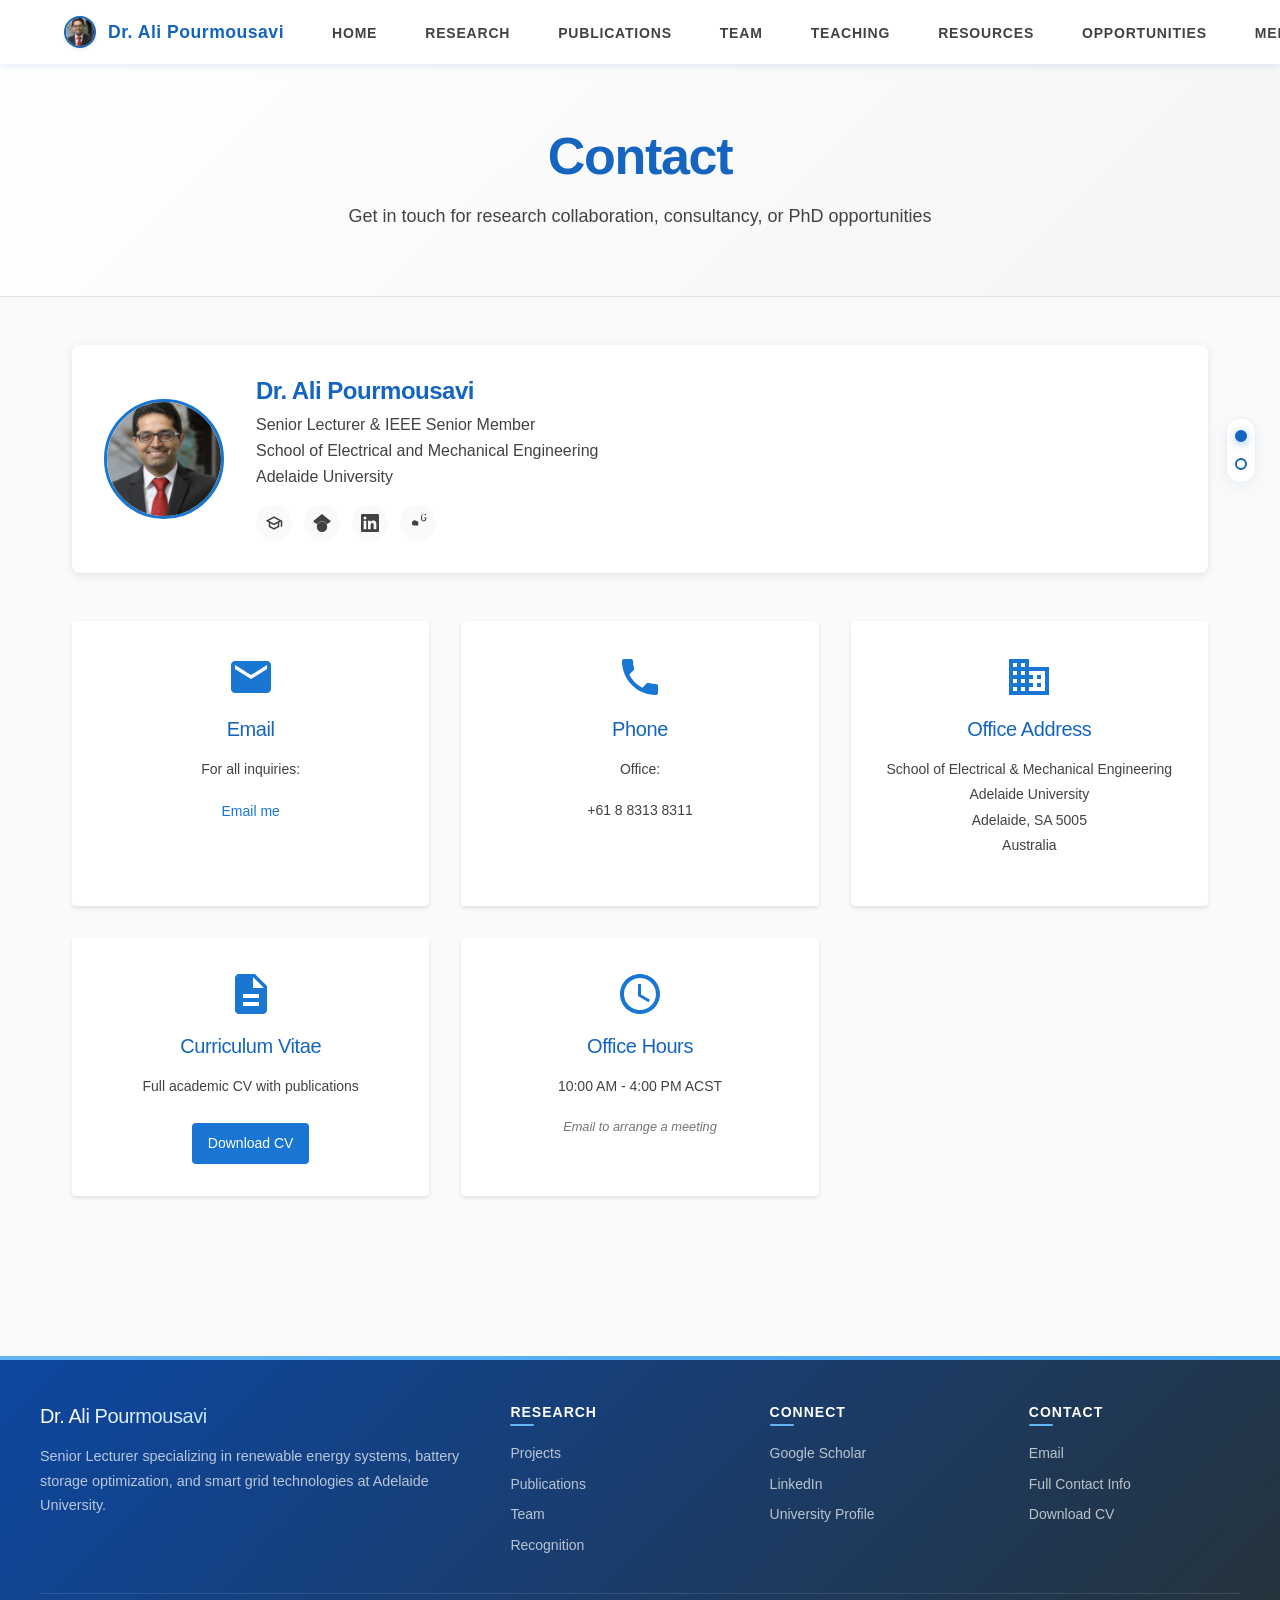
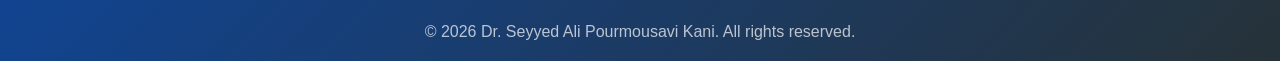
==== commit 6f3ea4d2: "Add Media page to navigation and improve publication linking - Add Media link to navigation bar acro" ====
--- a/contact.html
+++ b/contact.html
@@ -97,6 +97,7 @@
                 <li><a href="teaching.html">Teaching</a></li>
                 <li><a href="resources.html">Resources</a></li>
                 <li><a href="opportunities.html">Opportunities</a></li>
+                <li><a href="media.html">Media</a></li>
                 <li><a href="contact.html" class="active">Contact</a></li>
             </ul>
         </div>
--- a/styles.css
+++ b/styles.css
@@ -4724,8 +4724,8 @@
 
 .resources-grid {
     display: grid;
-    grid-template-columns: repeat(auto-fit, minmax(320px, 1fr));
-    gap: 2rem;
+    grid-template-columns: repeat(auto-fill, minmax(300px, 360px));
+    gap: 1.5rem;
     margin-top: 2rem;
 }
 
@@ -4746,7 +4746,7 @@
 }
 
 .resource-card.featured {
-    border: 2px solid var(--primary);
+    /* Same styling as regular cards */
 }
 
 .resource-card.placeholder {
@@ -4770,6 +4770,10 @@
     background: var(--text-hint);
 }
 
+.resource-badge.under-review {
+    background: var(--warning, #f59e0b);
+}
+
 .resource-card h3 {
     color: var(--text-primary);
     margin-bottom: 0.5rem;
@@ -4780,6 +4784,13 @@
     font-weight: 600;
     font-size: 0.9rem;
     margin-bottom: 1rem;
+}
+
+.resource-authors {
+    color: var(--text-hint);
+    font-size: 0.85rem;
+    font-style: italic;
+    margin-top: 0.5rem;
 }
 
 .resource-card p {
@@ -4814,6 +4825,17 @@
 .resource-link:hover {
     color: var(--primary-dark);
     text-decoration: underline;
+}
+
+.resource-links {
+    display: flex;
+    flex-direction: column;
+    gap: 0.5rem;
+    margin-top: auto;
+}
+
+.resource-links .resource-link {
+    margin-top: 0;
 }
 
 .resource-status {
@@ -5007,3 +5029,366 @@
     transform: translateY(-2px);
     box-shadow: 0 6px 16px rgba(245, 124, 0, 0.4);
 }
+
+/* ========================================
+   Eligibility Wizard Styles
+   ======================================== */
+
+.wizard-container {
+    background: var(--surface);
+    border-radius: 12px;
+    padding: 2rem;
+    box-shadow: 0 4px 16px var(--shadow-light);
+    border: 1px solid var(--outline);
+    margin-top: 1.5rem;
+}
+
+/* Progress Bar */
+.wizard-progress {
+    height: 6px;
+    background: var(--background-alt);
+    border-radius: 3px;
+    overflow: hidden;
+    margin-bottom: 0.5rem;
+}
+
+.wizard-progress-bar {
+    height: 100%;
+    background: linear-gradient(90deg, var(--primary), var(--accent));
+    border-radius: 3px;
+    transition: width 0.4s ease;
+    width: 33%;
+}
+
+.wizard-progress-bar.complete {
+    background: linear-gradient(90deg, var(--success), var(--accent));
+}
+
+.wizard-progress-text {
+    font-size: 0.85rem;
+    color: var(--text-hint);
+    text-align: center;
+    margin-bottom: 2rem;
+}
+
+/* Wizard Steps */
+.wizard-content {
+    position: relative;
+    min-height: 300px;
+}
+
+.wizard-step {
+    display: none;
+    animation: fadeIn 0.3s ease;
+}
+
+.wizard-step.active {
+    display: block;
+}
+
+.wizard-step.exiting {
+    animation: fadeOut 0.3s ease forwards;
+}
+
+.wizard-step.exiting-back {
+    animation: fadeOutBack 0.3s ease forwards;
+}
+
+@keyframes fadeIn {
+    from {
+        opacity: 0;
+        transform: translateX(20px);
+    }
+    to {
+        opacity: 1;
+        transform: translateX(0);
+    }
+}
+
+@keyframes fadeOut {
+    from {
+        opacity: 1;
+        transform: translateX(0);
+    }
+    to {
+        opacity: 0;
+        transform: translateX(-20px);
+    }
+}
+
+@keyframes fadeOutBack {
+    from {
+        opacity: 1;
+        transform: translateX(0);
+    }
+    to {
+        opacity: 0;
+        transform: translateX(20px);
+    }
+}
+
+.wizard-step h3 {
+    font-size: 1.35rem;
+    color: var(--text-primary);
+    margin-bottom: 1.5rem;
+    text-align: center;
+}
+
+.wizard-hint {
+    color: var(--text-secondary);
+    text-align: center;
+    margin-bottom: 1.5rem;
+    font-size: 0.95rem;
+}
+
+/* Wizard Options */
+.wizard-options {
+    display: flex;
+    flex-direction: column;
+    gap: 1rem;
+    max-width: 600px;
+    margin: 0 auto;
+}
+
+.wizard-option {
+    display: flex;
+    flex-direction: column;
+    align-items: flex-start;
+    padding: 1.25rem 1.5rem;
+    background: var(--background);
+    border: 2px solid var(--outline);
+    border-radius: 10px;
+    cursor: pointer;
+    transition: all 0.2s ease;
+    text-align: left;
+}
+
+.wizard-option:hover {
+    border-color: var(--primary);
+    background: var(--surface);
+    transform: translateY(-2px);
+    box-shadow: 0 4px 12px var(--shadow-light);
+}
+
+.wizard-option:active {
+    transform: translateY(0);
+}
+
+.wizard-option-title {
+    font-weight: 600;
+    color: var(--text-primary);
+    font-size: 1.05rem;
+    margin-bottom: 0.25rem;
+}
+
+.wizard-option-desc {
+    font-size: 0.9rem;
+    color: var(--text-secondary);
+}
+
+/* Back and Restart Buttons */
+.wizard-back,
+.wizard-restart {
+    display: inline-flex;
+    align-items: center;
+    gap: 0.5rem;
+    padding: 0.75rem 1.5rem;
+    background: transparent;
+    border: 1px solid var(--outline);
+    border-radius: 6px;
+    color: var(--text-secondary);
+    cursor: pointer;
+    font-size: 0.9rem;
+    margin-top: 2rem;
+    transition: all 0.2s ease;
+}
+
+.wizard-back:hover,
+.wizard-restart:hover {
+    background: var(--background-alt);
+    border-color: var(--primary);
+    color: var(--primary);
+}
+
+.wizard-back::before {
+    content: '\2190';
+}
+
+.wizard-restart::before {
+    content: '\21BB';
+}
+
+/* Criteria List */
+.wizard-criteria-list {
+    display: flex;
+    flex-direction: column;
+    gap: 0.75rem;
+    max-width: 600px;
+    margin: 0 auto 1rem;
+}
+
+.wizard-criteria-item {
+    display: flex;
+    align-items: flex-start;
+    gap: 1rem;
+    padding: 0.75rem 1rem;
+    background: var(--background);
+    border-radius: 8px;
+    font-size: 0.95rem;
+    color: var(--text-primary);
+}
+
+.wizard-criteria-icon {
+    display: flex;
+    align-items: center;
+    justify-content: center;
+    width: 28px;
+    height: 28px;
+    min-width: 28px;
+    background: var(--primary);
+    color: white;
+    border-radius: 50%;
+    font-size: 0.85rem;
+    font-weight: 600;
+}
+
+/* Outcome Cards */
+.wizard-outcome {
+    padding: 2rem;
+    border-radius: 12px;
+    max-width: 700px;
+    margin: 0 auto;
+}
+
+.wizard-outcome.success {
+    background: linear-gradient(135deg, rgba(34, 197, 94, 0.08), rgba(34, 197, 94, 0.02));
+    border: 2px solid var(--success);
+}
+
+.wizard-outcome.warning {
+    background: linear-gradient(135deg, rgba(245, 158, 11, 0.08), rgba(245, 158, 11, 0.02));
+    border: 2px solid var(--warning);
+}
+
+.wizard-outcome.error {
+    background: linear-gradient(135deg, rgba(239, 68, 68, 0.08), rgba(239, 68, 68, 0.02));
+    border: 2px solid var(--danger, #ef4444);
+}
+
+.wizard-outcome.info {
+    background: linear-gradient(135deg, rgba(59, 130, 246, 0.08), rgba(59, 130, 246, 0.02));
+    border: 2px solid var(--primary);
+}
+
+.wizard-outcome h3 {
+    text-align: left;
+    margin-bottom: 1rem;
+}
+
+.wizard-outcome.success h3 {
+    color: var(--success);
+}
+
+.wizard-outcome.warning h3 {
+    color: var(--warning);
+}
+
+.wizard-outcome.error h3 {
+    color: var(--danger, #ef4444);
+}
+
+.wizard-outcome.info h3 {
+    color: var(--primary);
+}
+
+.wizard-outcome > p {
+    color: var(--text-secondary);
+    margin-bottom: 1.5rem;
+}
+
+.wizard-outcome-details {
+    background: var(--surface);
+    border-radius: 8px;
+    padding: 1.5rem;
+    margin-bottom: 1.5rem;
+}
+
+.wizard-outcome-details h4 {
+    color: var(--text-primary);
+    font-size: 1rem;
+    margin-bottom: 0.75rem;
+    margin-top: 1.25rem;
+}
+
+.wizard-outcome-details h4:first-child {
+    margin-top: 0;
+}
+
+.wizard-outcome-details ul,
+.wizard-outcome-details ol {
+    margin-left: 1.25rem;
+    color: var(--text-secondary);
+}
+
+.wizard-outcome-details li {
+    margin-bottom: 0.5rem;
+}
+
+.wizard-outcome-details ul ul {
+    margin-top: 0.5rem;
+}
+
+.wizard-outcome-details p {
+    color: var(--text-secondary);
+    margin: 0.75rem 0;
+}
+
+.wizard-outcome-details a {
+    color: var(--primary);
+    text-decoration: none;
+}
+
+.wizard-outcome-details a:hover {
+    text-decoration: underline;
+}
+
+.wizard-outcome .btn {
+    margin-top: 0.5rem;
+}
+
+/* Other Sections in Outcome */
+.wizard-other-section {
+    padding: 1rem 0;
+    border-bottom: 1px solid var(--divider);
+}
+
+.wizard-other-section:last-of-type {
+    border-bottom: none;
+}
+
+.wizard-other-section h4 {
+    margin-top: 0 !important;
+}
+
+/* Responsive */
+@media (max-width: 768px) {
+    .wizard-container {
+        padding: 1.5rem 1rem;
+    }
+
+    .wizard-step h3 {
+        font-size: 1.15rem;
+    }
+
+    .wizard-option {
+        padding: 1rem 1.25rem;
+    }
+
+    .wizard-outcome {
+        padding: 1.5rem;
+    }
+
+    .wizard-outcome-details {
+        padding: 1rem;
+    }
+}
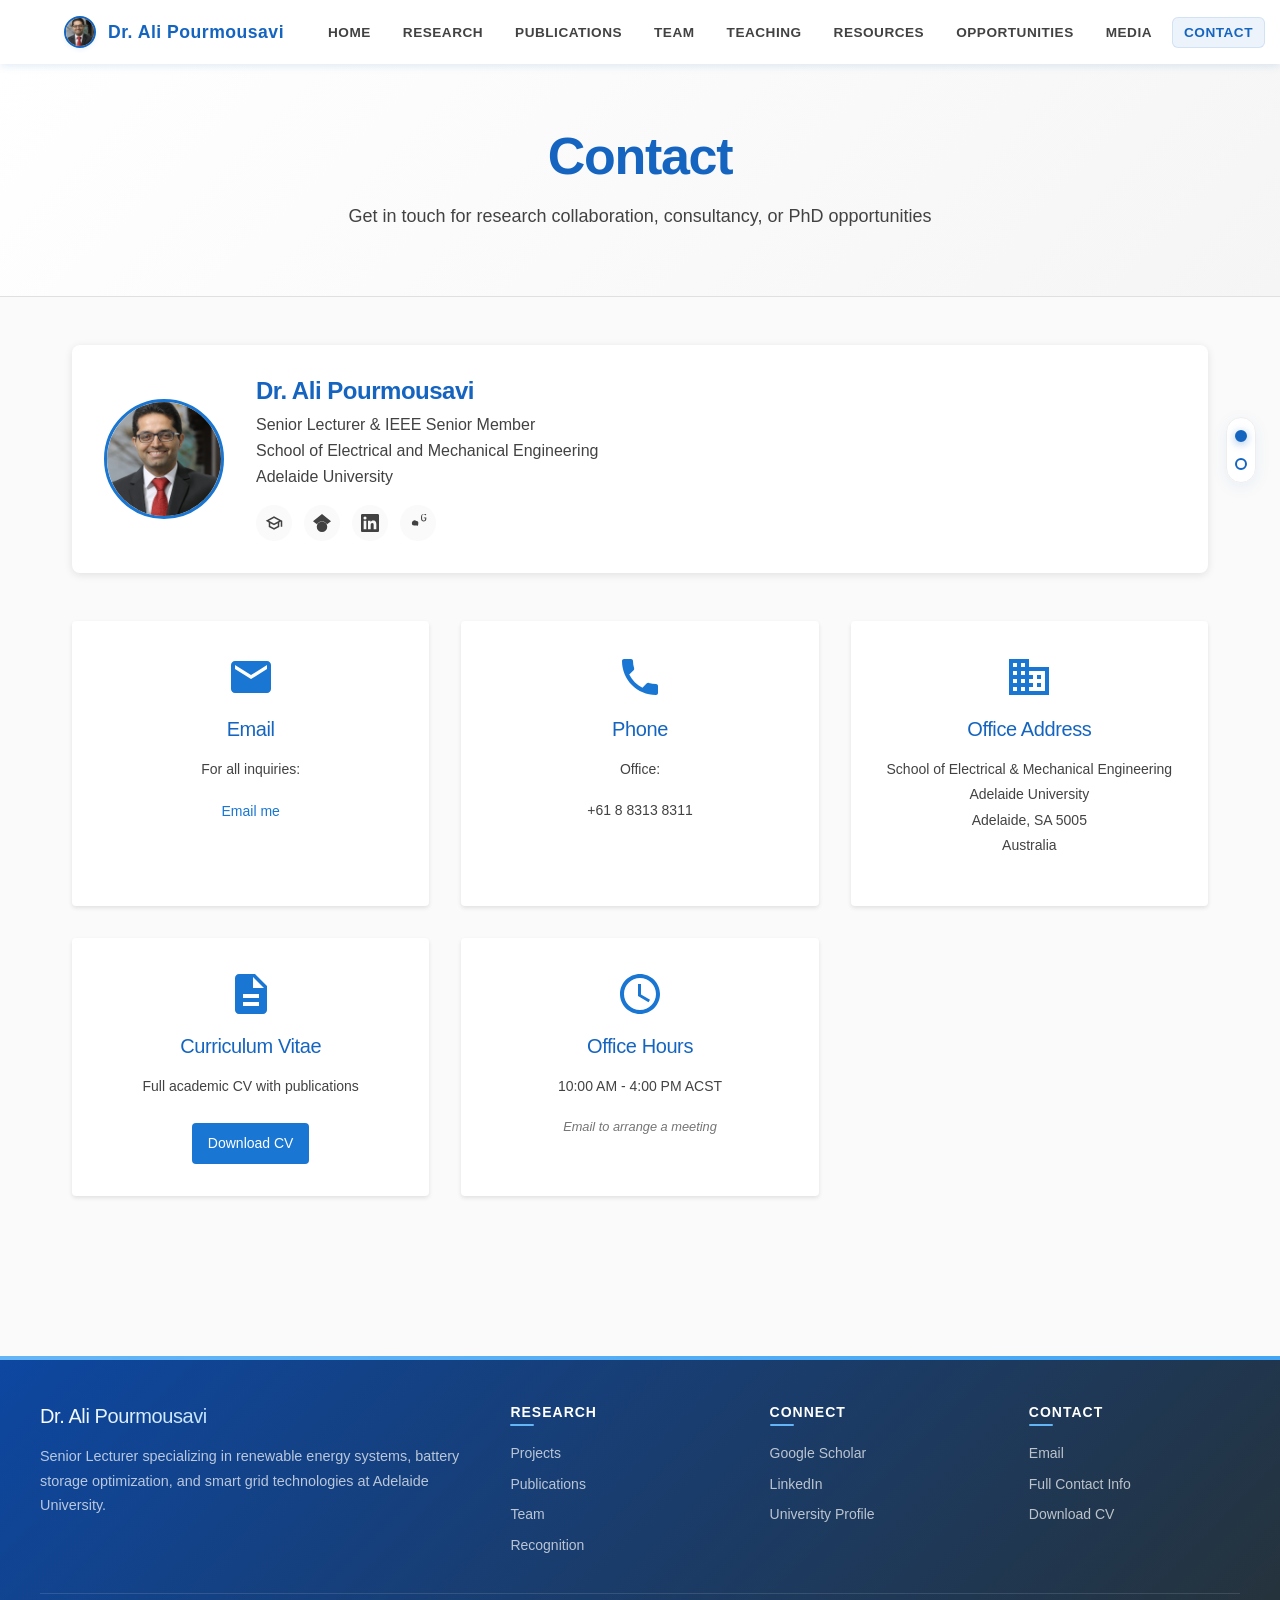
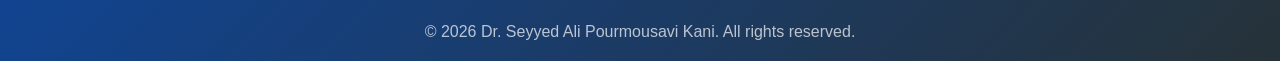
==== commit ccd1de0e: "Replace Plausible Analytics with Google Analytics 4 Removed unused Plausible Analytics tracking and " ====
--- a/contact.html
+++ b/contact.html
@@ -32,8 +32,14 @@
     <link rel="icon" type="image/png" sizes="32x32" href="favicon-32x32.png">
     <link rel="icon" type="image/png" sizes="16x16" href="favicon-16x16.png">
 
-    <!-- Plausible Analytics - Privacy-friendly, no cookies -->
-    <script defer data-domain="alipourmousavi.com" src="https://plausible.io/js/script.js"></script>
+    <!-- Google Analytics -->
+    <script async src="https://www.googletagmanager.com/gtag/js?id=G-J58ZKCC7G9"></script>
+    <script>
+      window.dataLayer = window.dataLayer || [];
+      function gtag(){dataLayer.push(arguments);}
+      gtag('js', new Date());
+      gtag('config', 'G-J58ZKCC7G9');
+    </script>
 
         <script type="application/ld+json">
         {
--- a/styles.css
+++ b/styles.css
@@ -349,7 +349,7 @@
 .nav-links {
     display: flex;
     list-style: none;
-    gap: 1rem;
+    gap: 0.5rem;
     align-items: center;
     flex-wrap: nowrap;
     margin-left: auto;
@@ -380,11 +380,11 @@
 .nav-links a {
     text-decoration: none;
     color: var(--text-secondary);
-    font-size: 0.875rem;
+    font-size: 0.85rem;
     font-weight: 700;
     text-transform: uppercase;
-    letter-spacing: 0.8px;
-    padding: 0.6rem 1rem;
+    letter-spacing: 0.5px;
+    padding: 0.5rem 0.75rem;
     border-radius: 6px;
     transition: all 0.3s cubic-bezier(0.4, 0, 0.2, 1);
     position: relative;
@@ -3893,14 +3893,14 @@
     }
     
     .nav-links {
-        gap: 1rem;
-    }
-    
+        gap: 0.4rem;
+    }
+
     .nav-links a {
-        font-size: 0.85rem;
-        padding: 0.55rem 0.9rem;
-    }
-    
+        font-size: 0.8rem;
+        padding: 0.5rem 0.6rem;
+    }
+
     .hero-content {
         grid-template-columns: 1fr;
         text-align: center;
@@ -3958,13 +3958,13 @@
     }
 
     .nav-links {
-        gap: 0.75rem;
+        gap: 0.3rem;
         flex-wrap: wrap;
     }
 
     .nav-links a {
-        font-size: 0.8rem;
-        padding: 0.5rem 0.8rem;
+        font-size: 0.75rem;
+        padding: 0.45rem 0.5rem;
     }
 
     .links-grid {
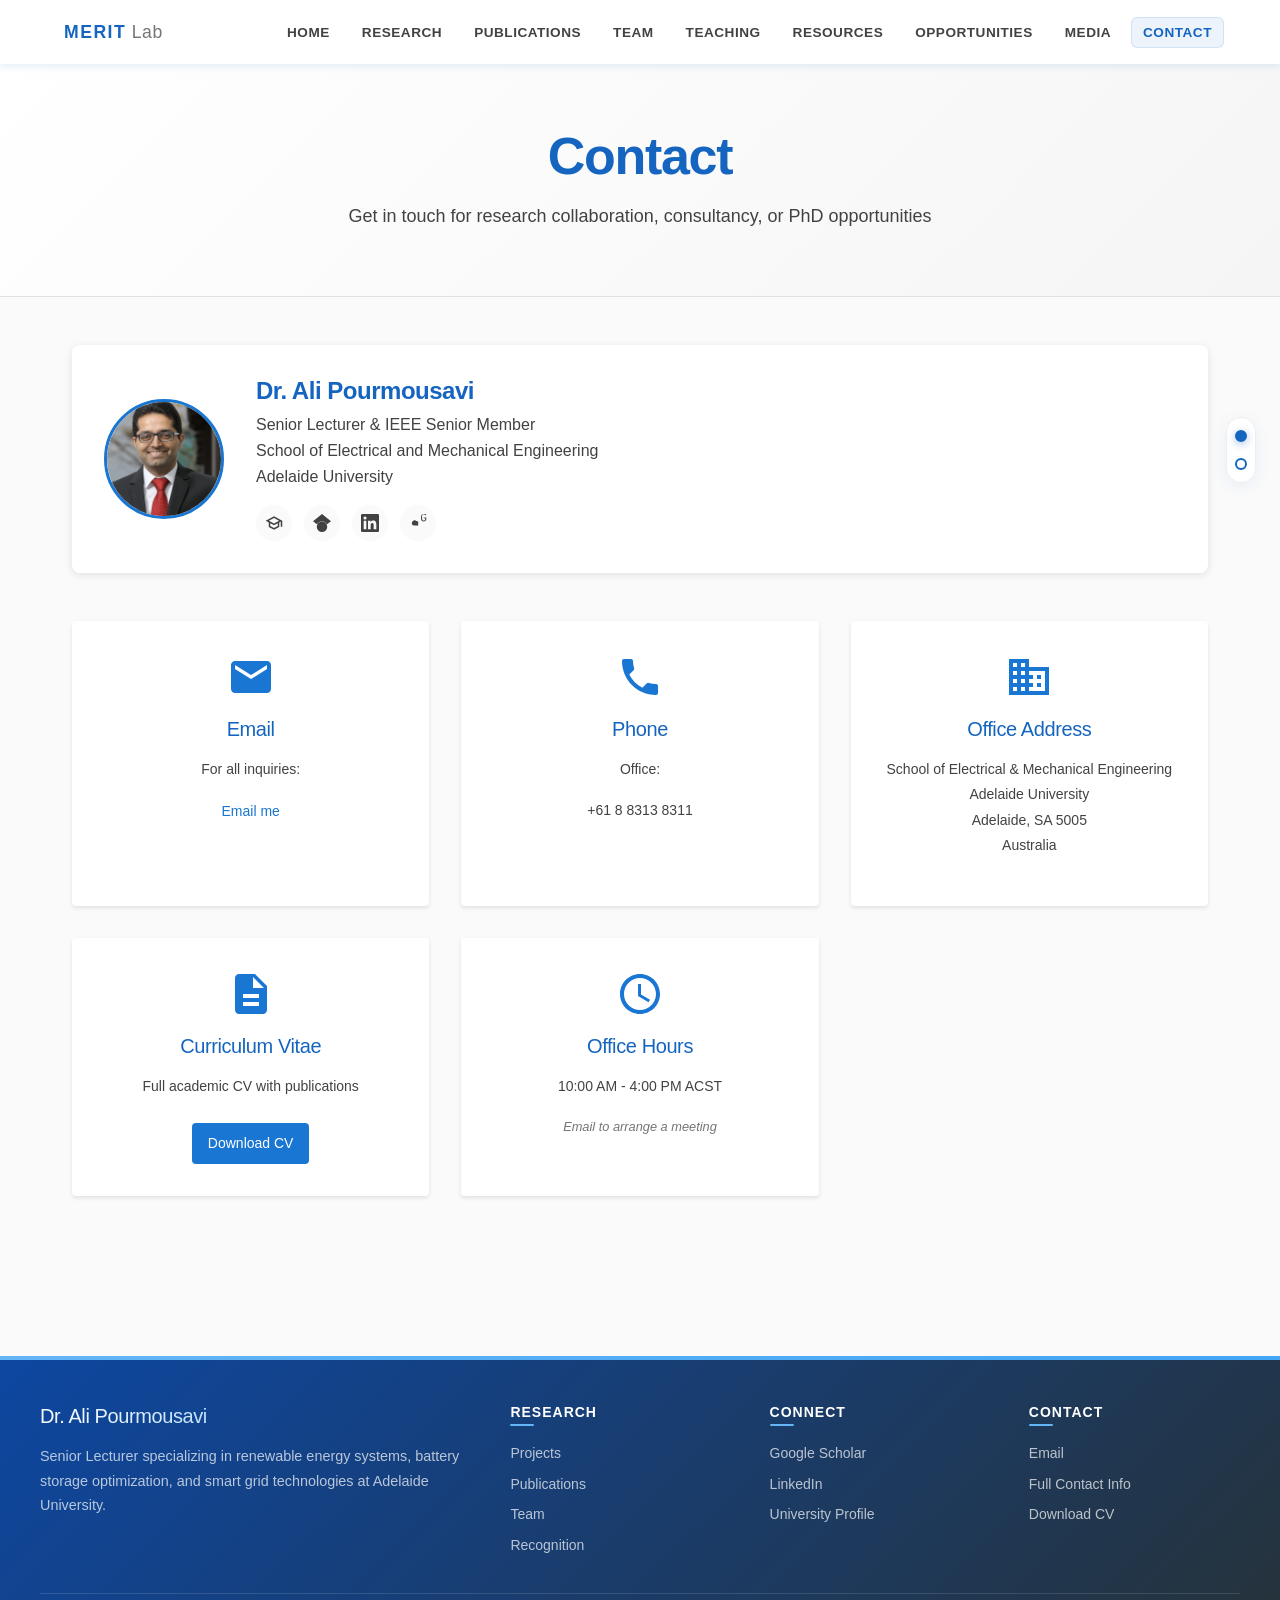
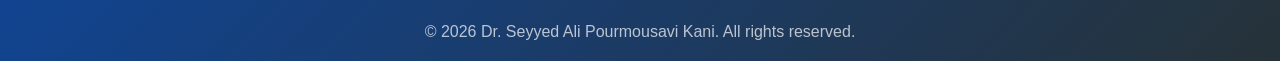
==== commit 1ecbf048: "Replace nav profile lockup with MERIT Lab wordmark" ====
--- a/contact.html
+++ b/contact.html
@@ -85,9 +85,9 @@
 <body>
     <nav>
         <div class="nav-container">
-            <div class="logo">
-                <img src="images/profile.jpg" alt="Dr. Ali Pourmousavi" class="nav-profile-image">
-                <span>Dr. Ali Pourmousavi</span>
+            <div class="logo brand-lockup">
+                <span class="brand-mark">MERIT</span>
+                <span class="brand-type">Lab</span>
             </div>
             <button class="nav-toggle" aria-expanded="false" aria-controls="primary-navigation" aria-label="Toggle navigation">
                 <span class="bar"></span>
--- a/styles.css
+++ b/styles.css
@@ -173,6 +173,34 @@
 }
 
 /* ========================================
+   Global Link Styles (inline text links only)
+   ======================================== */
+
+a:not([class]) {
+    color: var(--accent);
+    text-decoration: none;
+    background-image: linear-gradient(var(--primary-dark), var(--primary-dark));
+    background-size: 0% 2px;
+    background-repeat: no-repeat;
+    background-position: left bottom;
+    transition: background-size 0.3s ease, color 0.2s ease;
+}
+
+a:not([class]):hover {
+    background-size: 100% 2px;
+}
+
+a:not([class]):visited {
+    color: var(--secondary);
+}
+
+a:not([class]):visited:hover {
+    color: var(--secondary-dark);
+    background-image: linear-gradient(var(--secondary-dark), var(--secondary-dark));
+    background-size: 100% 2px;
+}
+
+/* ========================================
    Typography Hierarchy
    ======================================== */
 
@@ -344,6 +372,24 @@
     transform: scale(1.05);
     border-color: var(--accent-light);
     box-shadow: 0 4px 8px var(--shadow-medium);
+}
+
+/* MERIT Lab wordmark */
+.brand-lockup {
+    gap: 0.35rem;
+    align-items: baseline;
+}
+
+.brand-mark {
+    font-weight: 800;
+    letter-spacing: 1.5px;
+    color: var(--primary);
+}
+
+.brand-type {
+    font-weight: 400;
+    letter-spacing: 0.5px;
+    color: var(--text-hint);
 }
 
 .nav-links {
@@ -1632,7 +1678,7 @@
 }
 
 .pub-link {
-    padding: 0.5rem;
+    padding: 0;
     background: var(--accent);
     color: var(--surface);
     text-decoration: none;
@@ -1641,8 +1687,9 @@
     font-weight: 500;
     transition: all 0.2s;
     text-align: center;
-    min-width: 32px;
+    width: 32px;
     height: 32px;
+    flex-shrink: 0;
     display: flex;
     align-items: center;
     justify-content: center;
@@ -1650,6 +1697,434 @@
 
 .pub-link:hover {
     background: var(--accent-light);
+}
+
+.pub-audio-btn {
+    border: none;
+    cursor: pointer;
+    font-size: 1rem;
+}
+
+/* =============================================
+   Sticky Audio Player - Material Design
+   ============================================= */
+
+.audio-player {
+    position: fixed;
+    bottom: 0;
+    left: 0;
+    right: 0;
+    z-index: 1000;
+    background: rgba(255, 255, 255, 0.92);
+    backdrop-filter: blur(20px);
+    -webkit-backdrop-filter: blur(20px);
+    border-top: 1px solid rgba(21, 101, 192, 0.08);
+    box-shadow: 0 -4px 24px var(--shadow-medium), 0 -1px 4px var(--shadow-light);
+    animation: audioSlideUp 0.35s cubic-bezier(0.4, 0, 0.2, 1);
+}
+
+@keyframes audioSlideUp {
+    from { transform: translateY(100%); opacity: 0; }
+    to   { transform: translateY(0);    opacity: 1; }
+}
+
+.audio-player-inner {
+    max-width: 1200px;
+    margin: 0 auto;
+    padding: 0.6rem 1.5rem 0.75rem;
+    display: flex;
+    flex-direction: column;
+    gap: 0.35rem;
+}
+
+/* --- Top row: title + close --- */
+.audio-player-top {
+    display: flex;
+    align-items: center;
+    justify-content: space-between;
+    gap: 1rem;
+}
+
+.audio-player-info {
+    display: flex;
+    align-items: center;
+    gap: 0.6rem;
+    min-width: 0;
+    flex: 1;
+}
+
+.audio-player-label {
+    font-size: 0.6rem;
+    font-weight: 700;
+    text-transform: uppercase;
+    letter-spacing: 0.08em;
+    color: var(--surface);
+    background: var(--gradient-primary);
+    padding: 0.2rem 0.55rem;
+    border-radius: 999px;
+    white-space: nowrap;
+    flex-shrink: 0;
+}
+
+.audio-player-paper-title {
+    font-size: 0.82rem;
+    font-weight: 500;
+    color: var(--text-primary);
+    white-space: nowrap;
+    overflow: hidden;
+    text-overflow: ellipsis;
+    line-height: 1.3;
+}
+
+.audio-close-btn {
+    width: 28px;
+    height: 28px;
+    border: none;
+    border-radius: 50%;
+    background: transparent;
+    color: var(--text-hint);
+    cursor: pointer;
+    display: flex;
+    align-items: center;
+    justify-content: center;
+    flex-shrink: 0;
+    transition: all 0.2s ease;
+}
+
+.audio-close-btn:hover {
+    background: var(--hover-overlay);
+    color: var(--text-primary);
+}
+
+/* --- Bottom row: playback controls --- */
+.audio-player-controls {
+    display: flex;
+    align-items: center;
+    gap: 0.75rem;
+}
+
+/* Play / Pause button */
+.audio-play-btn {
+    width: 40px;
+    height: 40px;
+    border: none;
+    border-radius: 50%;
+    background: var(--gradient-primary);
+    color: var(--surface);
+    cursor: pointer;
+    display: flex;
+    align-items: center;
+    justify-content: center;
+    flex-shrink: 0;
+    transition: all 0.3s cubic-bezier(0.4, 0, 0.2, 1);
+    box-shadow: 0 2px 8px rgba(21, 101, 192, 0.25);
+}
+
+.audio-play-btn:hover {
+    transform: scale(1.08);
+    box-shadow: 0 4px 16px rgba(21, 101, 192, 0.35);
+}
+
+.audio-play-btn:active {
+    transform: scale(0.96);
+}
+
+/* Time labels */
+.audio-time {
+    font-family: 'SF Mono', 'Fira Code', 'Cascadia Code', monospace;
+    font-size: 0.72rem;
+    font-weight: 500;
+    color: var(--text-hint);
+    flex-shrink: 0;
+    min-width: 2.5em;
+    text-align: center;
+    letter-spacing: 0.02em;
+}
+
+/* Custom seek bar with fill track */
+.audio-seek-track {
+    flex: 1;
+    min-width: 80px;
+    height: 6px;
+    border-radius: 3px;
+    background: var(--border-light);
+    position: relative;
+    cursor: pointer;
+}
+
+.audio-seek-fill {
+    position: absolute;
+    top: 0;
+    left: 0;
+    height: 100%;
+    border-radius: 3px;
+    background: linear-gradient(90deg, var(--primary), var(--accent-light));
+    pointer-events: none;
+    transition: width 0.1s linear;
+    width: 0%;
+}
+
+.audio-seek {
+    position: absolute;
+    top: 50%;
+    left: 0;
+    width: 100%;
+    height: 20px;
+    margin: 0;
+    transform: translateY(-50%);
+    -webkit-appearance: none;
+    appearance: none;
+    background: transparent;
+    cursor: pointer;
+    z-index: 2;
+}
+
+.audio-seek::-webkit-slider-thumb {
+    -webkit-appearance: none;
+    width: 14px;
+    height: 14px;
+    border-radius: 50%;
+    background: var(--primary);
+    border: 2px solid var(--surface);
+    box-shadow: 0 1px 4px rgba(21, 101, 192, 0.3);
+    cursor: pointer;
+    transition: transform 0.15s ease, box-shadow 0.15s ease;
+}
+
+.audio-seek::-webkit-slider-thumb:hover {
+    transform: scale(1.2);
+    box-shadow: 0 2px 8px rgba(21, 101, 192, 0.4);
+}
+
+.audio-seek::-moz-range-thumb {
+    width: 14px;
+    height: 14px;
+    border-radius: 50%;
+    background: var(--primary);
+    border: 2px solid var(--surface);
+    box-shadow: 0 1px 4px rgba(21, 101, 192, 0.3);
+    cursor: pointer;
+}
+
+.audio-seek::-moz-range-track {
+    background: transparent;
+    height: 6px;
+}
+
+/* Speed pill */
+.audio-speed-pill {
+    position: relative;
+    flex-shrink: 0;
+}
+
+.audio-speed-select {
+    -webkit-appearance: none;
+    appearance: none;
+    padding: 0.3rem 0.65rem;
+    border: 1.5px solid var(--divider);
+    border-radius: 999px;
+    background: var(--background-alt);
+    color: var(--text-secondary);
+    font-size: 0.72rem;
+    font-weight: 600;
+    cursor: pointer;
+    transition: all 0.2s ease;
+    text-align: center;
+}
+
+.audio-speed-select:hover {
+    border-color: var(--primary);
+    color: var(--primary);
+    background: rgba(21, 101, 192, 0.04);
+}
+
+.audio-speed-select:focus {
+    outline: none;
+    border-color: var(--primary);
+    box-shadow: 0 0 0 3px var(--focus-overlay);
+}
+
+/* Volume group */
+.audio-volume-group {
+    display: flex;
+    align-items: center;
+    gap: 0.4rem;
+    flex-shrink: 0;
+}
+
+.audio-icon-btn {
+    width: 32px;
+    height: 32px;
+    border: none;
+    border-radius: 50%;
+    background: transparent;
+    color: var(--text-hint);
+    cursor: pointer;
+    display: flex;
+    align-items: center;
+    justify-content: center;
+    flex-shrink: 0;
+    transition: all 0.2s ease;
+    text-decoration: none;
+}
+
+.audio-icon-btn:hover {
+    background: var(--hover-overlay);
+    color: var(--primary);
+}
+
+/* Custom volume slider */
+.audio-volume {
+    width: 80px;
+    height: 4px;
+    -webkit-appearance: none;
+    appearance: none;
+    background: var(--border-light);
+    border-radius: 2px;
+    cursor: pointer;
+    outline: none;
+}
+
+.audio-volume::-webkit-slider-thumb {
+    -webkit-appearance: none;
+    width: 12px;
+    height: 12px;
+    border-radius: 50%;
+    background: var(--primary);
+    border: 2px solid var(--surface);
+    box-shadow: 0 1px 3px rgba(21, 101, 192, 0.25);
+    cursor: pointer;
+    transition: transform 0.15s ease;
+}
+
+.audio-volume::-webkit-slider-thumb:hover {
+    transform: scale(1.2);
+}
+
+.audio-volume::-moz-range-thumb {
+    width: 12px;
+    height: 12px;
+    border-radius: 50%;
+    background: var(--primary);
+    border: 2px solid var(--surface);
+    box-shadow: 0 1px 3px rgba(21, 101, 192, 0.25);
+    cursor: pointer;
+}
+
+.audio-volume::-moz-range-track {
+    background: var(--border-light);
+    height: 4px;
+    border-radius: 2px;
+}
+
+/* Body padding when player is visible */
+body.audio-player-visible {
+    padding-bottom: 90px;
+}
+
+/* Audio error toast */
+.audio-toast {
+    position: fixed;
+    bottom: 2rem;
+    left: 50%;
+    transform: translateX(-50%);
+    background: var(--secondary-dark);
+    color: var(--surface);
+    padding: 0.75rem 1.5rem;
+    border-radius: 12px;
+    font-size: 0.85rem;
+    font-weight: 500;
+    z-index: 1100;
+    box-shadow: 0 8px 32px var(--shadow-dark);
+    backdrop-filter: blur(8px);
+    animation: audioToastFade 3s cubic-bezier(0.4, 0, 0.2, 1) forwards;
+}
+
+@keyframes audioToastFade {
+    0%   { opacity: 0; transform: translateX(-50%) translateY(10px); }
+    10%  { opacity: 1; transform: translateX(-50%) translateY(0); }
+    75%  { opacity: 1; transform: translateX(-50%) translateY(0); }
+    100% { opacity: 0; transform: translateX(-50%) translateY(-10px); }
+}
+
+/* --- Audio Player: Tablet (<=1024px) --- */
+@media (max-width: 1024px) {
+    .audio-volume {
+        width: 60px;
+    }
+    .audio-player-inner {
+        padding: 0.5rem 1.25rem 0.65rem;
+    }
+}
+
+/* --- Audio Player: Mobile (<=768px) --- */
+@media (max-width: 768px) {
+    .audio-player {
+        border-radius: 16px 16px 0 0;
+    }
+
+    .audio-player-inner {
+        padding: 0.6rem 1rem 0.75rem;
+        gap: 0.5rem;
+    }
+
+    .audio-player-label {
+        font-size: 0.55rem;
+        padding: 0.15rem 0.45rem;
+    }
+
+    .audio-player-paper-title {
+        font-size: 0.78rem;
+    }
+
+    .audio-player-controls {
+        gap: 0.5rem;
+    }
+
+    /* Play button: touch-friendly */
+    .audio-play-btn {
+        width: 44px;
+        height: 44px;
+    }
+
+    /* Hide volume on mobile - users use device controls */
+    .audio-volume-group {
+        display: none;
+    }
+
+    .audio-icon-btn {
+        min-width: 44px;
+        min-height: 44px;
+    }
+
+    .audio-speed-select {
+        min-height: 36px;
+        padding: 0.25rem 0.5rem;
+    }
+
+    .audio-time {
+        font-size: 0.68rem;
+    }
+
+    body.audio-player-visible {
+        padding-bottom: 110px;
+    }
+}
+
+/* --- Audio Player: Small phones (<=400px) --- */
+@media (max-width: 400px) {
+    .audio-player-controls {
+        gap: 0.35rem;
+    }
+
+    .audio-time {
+        font-size: 0.62rem;
+        min-width: 2em;
+    }
+
+    .audio-speed-pill {
+        display: none;
+    }
 }
 
 /* Publication notes and links */
@@ -3469,16 +3944,171 @@
 }
 
 .section-content li::before {
-    content: "•";
+    content: "";
     position: absolute;
-    left: 0.5rem;
-    color: var(--accent);
-    font-size: 1.5rem;
+    left: 0.6rem;
+    top: calc(0.75rem + 0.8em);
+    transform: translateY(-50%);
+    width: 0.45em;
+    height: 0.45em;
+    border-radius: 50%;
+    background: var(--accent);
 }
 
 .section-content a {
     color: var(--accent);
 }
+
+/* Sample Projects */
+.project-grid {
+    display: grid;
+    grid-template-columns: repeat(auto-fit, minmax(280px, 1fr));
+    gap: 1.5rem;
+    margin-top: 1.5rem;
+}
+
+.project-fallback {
+    grid-column: 1 / -1;
+}
+
+.project-card {
+    display: flex;
+    flex-direction: column;
+    gap: 0.5rem;
+    text-align: left;
+    font: inherit;
+    padding: 1.5rem;
+    background: var(--surface);
+    border: 1px solid var(--border-light);
+    border-left: 3px solid var(--accent);
+    border-radius: 4px;
+    cursor: pointer;
+    transition: box-shadow 0.2s ease, transform 0.2s ease;
+}
+
+.project-card:hover,
+.project-card:focus-visible {
+    box-shadow: 0 8px 24px var(--shadow-medium);
+    transform: translateY(-2px);
+}
+
+.project-card h3 {
+    font-size: 1.05rem;
+    font-weight: 600;
+    color: var(--primary);
+    line-height: 1.4;
+}
+
+.project-card-areas {
+    font-size: 0.8rem;
+    color: var(--text-hint);
+    text-transform: uppercase;
+    letter-spacing: 0.04em;
+}
+
+.project-card-summary {
+    font-size: 0.9rem;
+    color: var(--text-secondary);
+    line-height: 1.6;
+}
+
+.project-card-more {
+    margin-top: auto;
+    padding-top: 0.5rem;
+    font-size: 0.85rem;
+    font-weight: 500;
+    color: var(--accent);
+}
+
+.project-card-more::after {
+    content: ' \2192';
+}
+
+/* Project dialog */
+.project-dialog {
+    /* the global * { margin: 0 } reset kills the UA's dialog { margin: auto },
+       which is what centres a modal in the viewport */
+    margin: auto;
+    width: min(640px, calc(100vw - 2rem));
+    max-height: min(80vh, 720px);
+    padding: 2rem;
+    border: none;
+    border-radius: 8px;
+    background: var(--surface);
+    color: var(--text-secondary);
+    box-shadow: 0 24px 64px rgba(0, 0, 0, 0.25);
+    overflow-y: auto;
+}
+
+.project-dialog::backdrop {
+    background: rgba(0, 0, 0, 0.5);
+}
+
+.project-dialog h3 {
+    font-size: 1.35rem;
+    font-weight: 600;
+    color: var(--primary);
+    line-height: 1.35;
+    padding-right: 2rem;
+    margin-bottom: 0.5rem;
+}
+
+.project-dialog-areas {
+    font-size: 0.8rem;
+    color: var(--text-hint);
+    text-transform: uppercase;
+    letter-spacing: 0.04em;
+    margin-bottom: 1rem;
+}
+
+.project-dialog-body p {
+    line-height: 1.7;
+    margin-bottom: 1rem;
+}
+
+.project-dialog-note {
+    font-size: 0.85rem;
+    color: var(--text-hint);
+    line-height: 1.6;
+    margin-top: 1.5rem;
+    padding-top: 1rem;
+    border-top: 1px solid var(--border-light);
+}
+
+.project-dialog-note a {
+    color: var(--accent);
+}
+
+.project-dialog-actions {
+    display: flex;
+    flex-wrap: wrap;
+    gap: 0.75rem;
+    margin-top: 1rem;
+}
+
+.project-dialog-close {
+    position: absolute;
+    top: 1rem;
+    right: 1rem;
+    width: 2rem;
+    height: 2rem;
+    display: flex;
+    align-items: center;
+    justify-content: center;
+    font-size: 1.5rem;
+    line-height: 1;
+    background: transparent;
+    border: none;
+    border-radius: 4px;
+    color: var(--text-hint);
+    cursor: pointer;
+}
+
+.project-dialog-close:hover {
+    background: var(--background-alt);
+    color: var(--text-primary);
+}
+
 
 .requirements-grid {
     display: grid;
@@ -3838,9 +4468,22 @@
     transition: all 0.3s ease;
     display: inline-block;
     position: relative;
+    background-image: linear-gradient(var(--primary-dark), var(--primary-dark));
+    background-size: 0% 2px;
+    background-repeat: no-repeat;
+    background-position: left bottom;
 }
 
 .footer-links a:hover {
+    background-size: 100% 2px;
+}
+
+.footer-links a:visited {
+    color: rgba(255,255,255,0.7);
+}
+
+.footer-links a:hover,
+.footer-links a:visited:hover {
     color: var(--surface);
     transform: translateX(4px);
 }
@@ -3952,11 +4595,6 @@
         margin-right: 1rem;
     }
 
-    .nav-profile-image {
-        width: 28px;
-        height: 28px;
-    }
-
     .nav-links {
         gap: 0.3rem;
         flex-wrap: wrap;
@@ -4183,19 +4821,6 @@
     .logo span {
         display: inline;
         text-align: center;
-        font-weight: 700;
-    }
-    .nav-profile-image {
-        position: absolute;
-        left: 0.75rem;
-        top: 50%;
-        transform: translateY(-50%);
-        width: 36px;
-        height: 36px;
-    }
-    /* Preserve vertical centering on hover (combine transforms) */
-    .nav-profile-image:hover {
-        transform: translateY(-50%) scale(1.05);
     }
 }
 /* ========================================
@@ -4263,6 +4888,12 @@
     --section-nav-transition: 0.3s;
 }
 
+/* Offset native anchor jumps (e.g. opening team.html#alumni) below the
+   fixed header. Matches CONFIG.scrollOffset in js/section-nav.js. */
+[data-section-label] {
+    scroll-margin-top: 80px;
+}
+
 .section-nav {
     /* Container for both navigation types */
 }
@@ -5218,6 +5849,10 @@
     content: '\21BB';
 }
 
+.wizard-back + .wizard-restart {
+    margin-left: 0.75rem;
+}
+
 /* Criteria List */
 .wizard-criteria-list {
     display: flex;
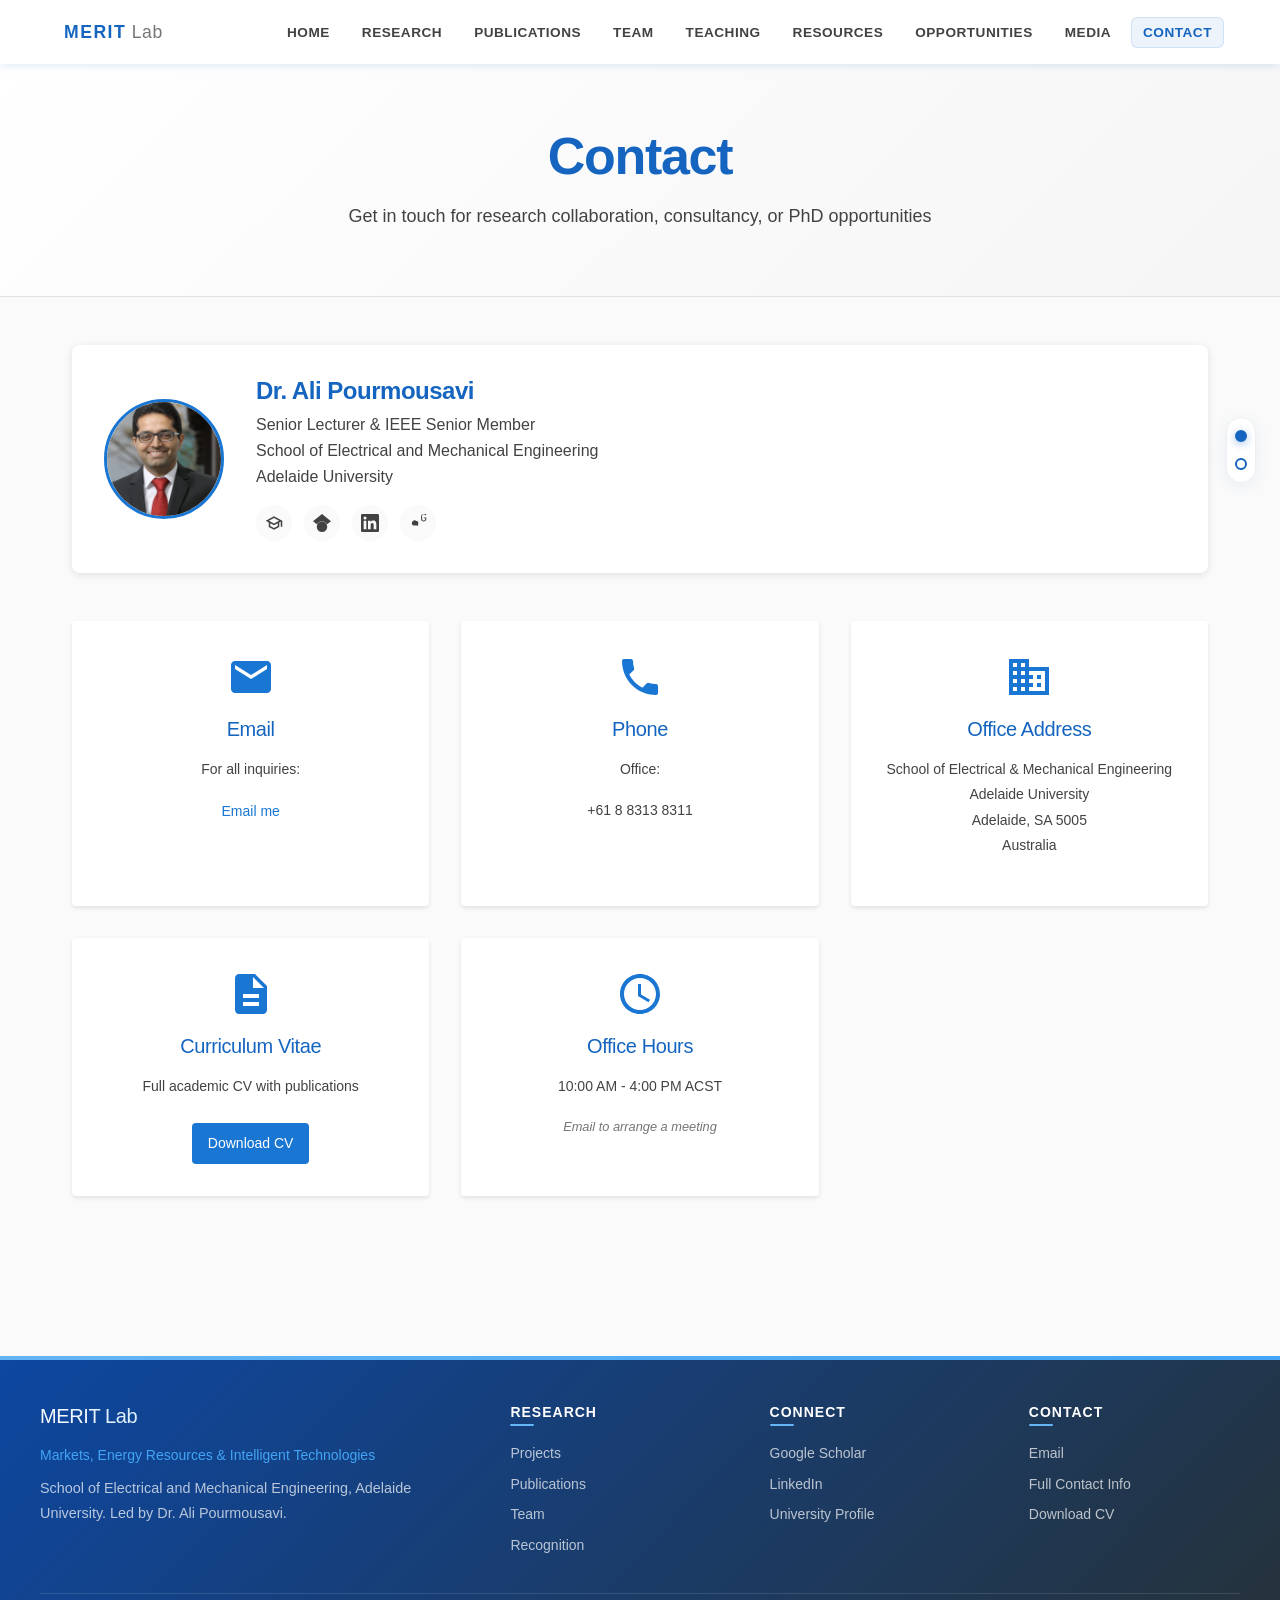
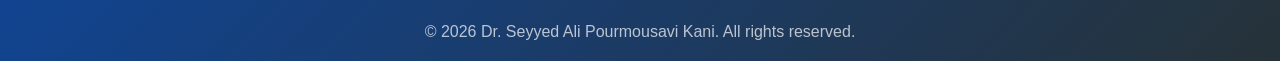
==== commit 9b2cf604: "Rebrand footer lockup to MERIT Lab" ====
--- a/contact.html
+++ b/contact.html
@@ -201,8 +201,9 @@
     <footer>
         <div class="footer-content">
             <div class="footer-about">
-                <h3>Dr. Ali Pourmousavi</h3>
-                <p>Senior Lecturer specializing in renewable energy systems, battery storage optimization, and smart grid technologies at Adelaide University.</p>
+                <h3>MERIT Lab</h3>
+                <p class="footer-expansion">Markets, Energy Resources &amp; Intelligent Technologies</p>
+                <p>School of Electrical and Mechanical Engineering, Adelaide University. Led by Dr. Ali Pourmousavi.</p>
             </div>
 
             <div class="footer-links">
--- a/styles.css
+++ b/styles.css
@@ -4520,6 +4520,12 @@
     margin: 0;
 }
 
+.footer-about .footer-expansion {
+    color: var(--primary-light);
+    font-size: 0.875rem;
+    margin-bottom: 0.5rem;
+}
+
 /* ========================================
    Responsive Design
    ======================================== */
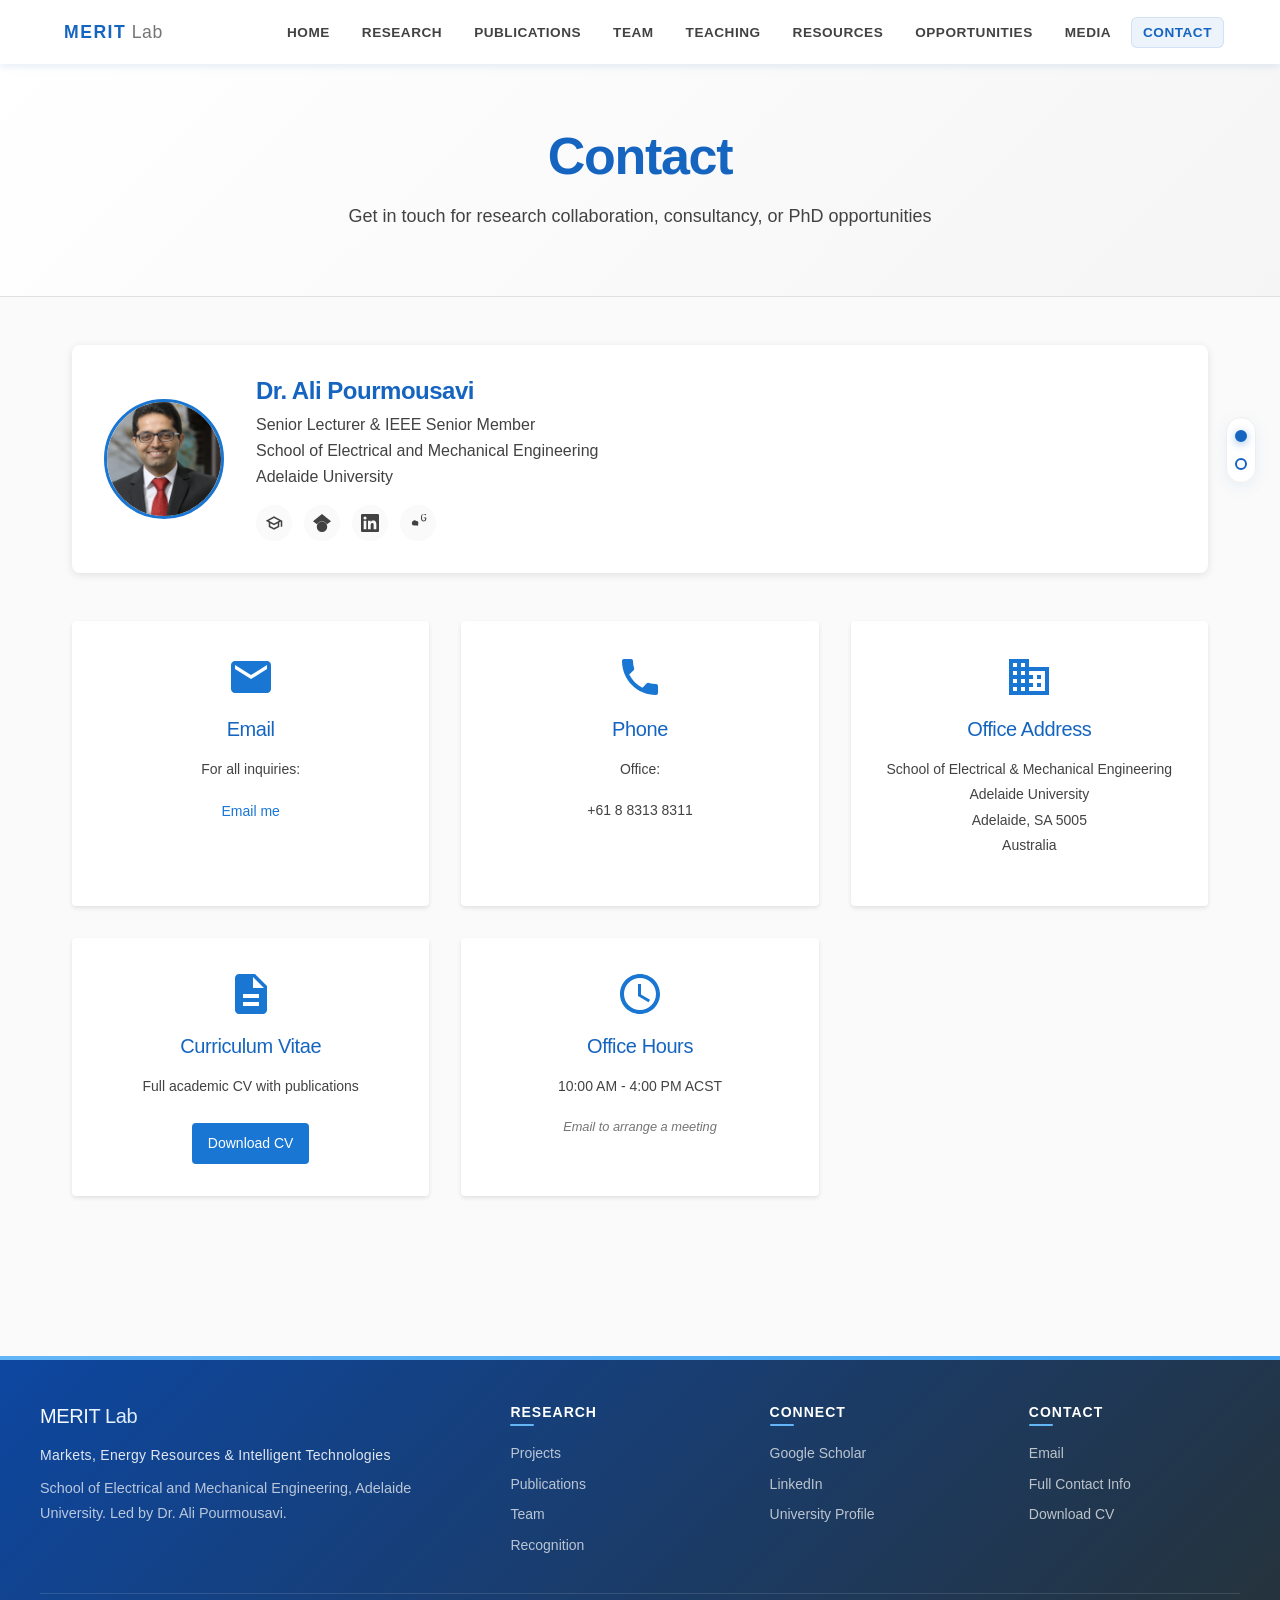
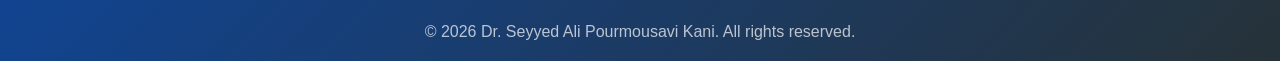
==== commit 1ee7af3e: "Fix title truncation and stale/personal-framed meta descriptions Whole-branch review found two title" ====
--- a/contact.html
+++ b/contact.html
@@ -5,20 +5,20 @@
     <meta name="viewport" content="width=device-width, initial-scale=1.0">
     
     <!-- Primary Meta Tags -->
-    <title>Contact Dr. Ali Pourmousavi | Collaboration & Consultancy | Adelaide University</title>
-    <meta name="title" content="Contact Dr. Ali Pourmousavi | Collaboration & Consultancy">
-    <meta name="description" content="Contact Dr. Ali Pourmousavi for research collaboration, industry consultancy, PhD supervision, or partnership opportunities. Email: a.pourm@adelaide.edu.au. Based in Adelaide, Australia.">
+    <title>Contact | MERIT Lab | Dr. Ali Pourmousavi | Adelaide University</title>
+    <meta name="title" content="Contact | MERIT Lab | Dr. Ali Pourmousavi | Adelaide University">
+    <meta name="description" content="Contact MERIT Lab at Adelaide University for research collaboration, industry consultancy, or PhD supervision enquiries with Dr. Ali Pourmousavi.">
     <meta name="keywords" content="contact Ali Pourmousavi, energy consultancy Adelaide, power systems expert contact, battery storage consultant, research collaboration, industry partnership, PhD supervisor contact, Adelaide University contact">
     <meta name="author" content="Dr. Seyyed Ali Pourmousavi Kani">
     <meta name="robots" content="index, follow">
     <link rel="canonical" href="https://alipourmousavi.com/contact.html">
-    
+
     <!-- Open Graph -->
     <meta property="og:type" content="website">
     <meta property="og:url" content="https://alipourmousavi.com/contact.html">
-    <meta property="og:title" content="Contact Dr. Ali Pourmousavi | Research Collaboration & Consultancy">
-    <meta property="og:description" content="Get in touch for research collaboration, industry consultancy, or PhD opportunities.">
-    <meta property="og:site_name" content="Ali Pourmousavi">
+    <meta property="og:title" content="Contact | MERIT Lab | Dr. Ali Pourmousavi | Adelaide University">
+    <meta property="og:description" content="Contact MERIT Lab for research collaboration, industry consultancy, or PhD opportunities.">
+    <meta property="og:site_name" content="MERIT Lab">
     <meta property="og:image" content="https://alipourmousavi.com/images/contact-preview.jpg">
     
     <!-- Location Meta Tags -->
--- a/styles.css
+++ b/styles.css
@@ -1,3 +1,5 @@
+@import url('https://fonts.googleapis.com/css2?family=Lato:ital,wght@0,300;0,400;0,700;0,900;1,400;1,700&display=swap');
+
 /* Publications Filter Chips Styling */
 
 .filter-controls {
@@ -81,8 +83,6 @@
 /* ========================================
    Typography & Font Imports
    ======================================== */
-
-@import url('https://fonts.googleapis.com/css2?family=Lato:ital,wght@0,300;0,400;0,700;0,900;1,400;1,700&display=swap');
 
 /* ========================================
    Global Styles
@@ -358,20 +358,9 @@
     color: var(--primary-light);
 }
 
-.nav-profile-image {
-    width: 32px;
-    height: 32px;
-    border-radius: 50%;
-    object-fit: cover;
-    border: 2px solid var(--primary);
-    transition: all 0.3s cubic-bezier(0.4, 0, 0.2, 1);
-    box-shadow: 0 2px 4px var(--shadow-light);
-}
-
-.nav-profile-image:hover {
-    transform: scale(1.05);
-    border-color: var(--accent-light);
-    box-shadow: 0 4px 8px var(--shadow-medium);
+.logo:hover .brand-mark,
+.logo:hover .brand-type {
+    color: var(--primary-light);
 }
 
 /* MERIT Lab wordmark */
@@ -509,12 +498,6 @@
     align-items: center;
 }
 
-.hero-profile {
-    display: flex;
-    justify-content: center;
-    align-items: center;
-}
-
 .profile-image {
     width: 200px;
     height: 200px;
@@ -581,6 +564,15 @@
     font-style: italic;
 }
 
+.hero-text .hero-positioning {
+    font-size: 1.125rem;
+    font-style: normal;
+    line-height: 1.7;
+    color: var(--text-secondary);
+    max-width: 60ch;
+    margin-top: 0.75rem;
+}
+
 .hero-text .affiliation {
     font-size: 1rem;
     color: var(--text-secondary);
@@ -592,6 +584,35 @@
     display: flex;
     gap: 1rem;
     margin-top: 2rem;
+}
+
+/* Lab masthead variant of the hero */
+.hero-content.hero-lab {
+    grid-template-columns: 1fr;
+    max-width: 900px;
+}
+
+.hero-eyebrow {
+    font-size: 0.8125rem;
+    letter-spacing: 1px;
+    text-transform: uppercase;
+    color: var(--text-secondary);
+    margin-bottom: 1rem;
+}
+
+.hero-text h1.brand-lockup-hero {
+    display: flex;
+    align-items: baseline;
+    gap: 0.5rem;
+    font-size: clamp(2.5rem, 7vw, 4.5rem);
+    line-height: 1;
+    margin-bottom: 0.5rem;
+}
+
+.brand-expansion {
+    font-size: 1.0625rem;
+    color: var(--primary);
+    margin-bottom: 1.25rem;
 }
 
 .hero-stats {
@@ -4521,7 +4542,8 @@
 }
 
 .footer-about .footer-expansion {
-    color: var(--primary-light);
+    color: rgba(255, 255, 255, 0.87);
+    letter-spacing: 0.3px;
     font-size: 0.875rem;
     margin-bottom: 0.5rem;
 }
@@ -4540,7 +4562,11 @@
         gap: 0.6rem;
         margin-right: 1.5rem;
     }
-    
+
+    .logo.brand-lockup {
+        gap: 0.35rem;
+    }
+
     .nav-links {
         gap: 0.4rem;
     }
@@ -4554,10 +4580,9 @@
         grid-template-columns: 1fr;
         text-align: center;
     }
-    
-    .hero-profile {
-        order: -1;
-        margin-bottom: 2rem;
+
+    .hero-text h1.brand-lockup-hero {
+        justify-content: center;
     }
     
     .profile-image {
@@ -4599,6 +4624,10 @@
         font-size: 1rem;
         gap: 0.5rem;
         margin-right: 1rem;
+    }
+
+    .logo.brand-lockup {
+        gap: 0.35rem;
     }
 
     .nav-links {
@@ -6033,3 +6062,91 @@
         padding: 1rem;
     }
 }
+
+/* MERIT pillars */
+.pillar-integration {
+    max-width: 760px;
+    margin: 2rem auto 0;
+    padding-top: 2rem;
+    border-top: 1px solid var(--divider);
+    font-size: 1.0625rem;
+    line-height: 1.8;
+    color: var(--text-secondary);
+    text-align: center;
+}
+
+.pillar-tag {
+    display: inline-block;
+    font-size: 0.6875rem;
+    font-weight: 600;
+    letter-spacing: 0.5px;
+    text-transform: uppercase;
+    color: var(--primary);
+    background: var(--background-alt);
+    border-radius: 999px;
+    padding: 0.2rem 0.6rem;
+    margin: 0 0.3rem 0.75rem 0;
+}
+
+/* Director card */
+#director {
+    margin-top: 4rem;
+}
+
+.director-card {
+    display: grid;
+    grid-template-columns: 160px 1fr;
+    gap: 2rem;
+    align-items: start;
+    background: var(--surface);
+    padding: 2rem;
+    border-radius: 4px;
+    box-shadow: 0 2px 4px rgba(0,0,0,0.1);
+    border-top: 3px solid var(--primary);
+    max-width: 900px;
+    margin: 0 auto;
+}
+
+.director-photo {
+    width: 160px;
+    height: 160px;
+    border-radius: 50%;
+    object-fit: cover;
+    border: 3px solid var(--primary);
+}
+
+.director-body h2 {
+    font-size: 1.5rem;
+    color: var(--primary);
+    margin-bottom: 0.25rem;
+}
+
+.director-body p.director-role {
+    color: var(--primary);
+    font-size: 0.9375rem;
+    margin-bottom: 1rem;
+}
+
+.director-body p {
+    color: var(--text-secondary);
+    line-height: 1.8;
+}
+
+.director-links {
+    display: flex;
+    flex-wrap: wrap;
+    gap: 0.75rem;
+    margin-top: 1.5rem;
+}
+
+@media (max-width: 768px) {
+    .director-card {
+        grid-template-columns: 1fr;
+        justify-items: center;
+        text-align: center;
+    }
+
+    .director-links {
+        justify-content: center;
+    }
+}
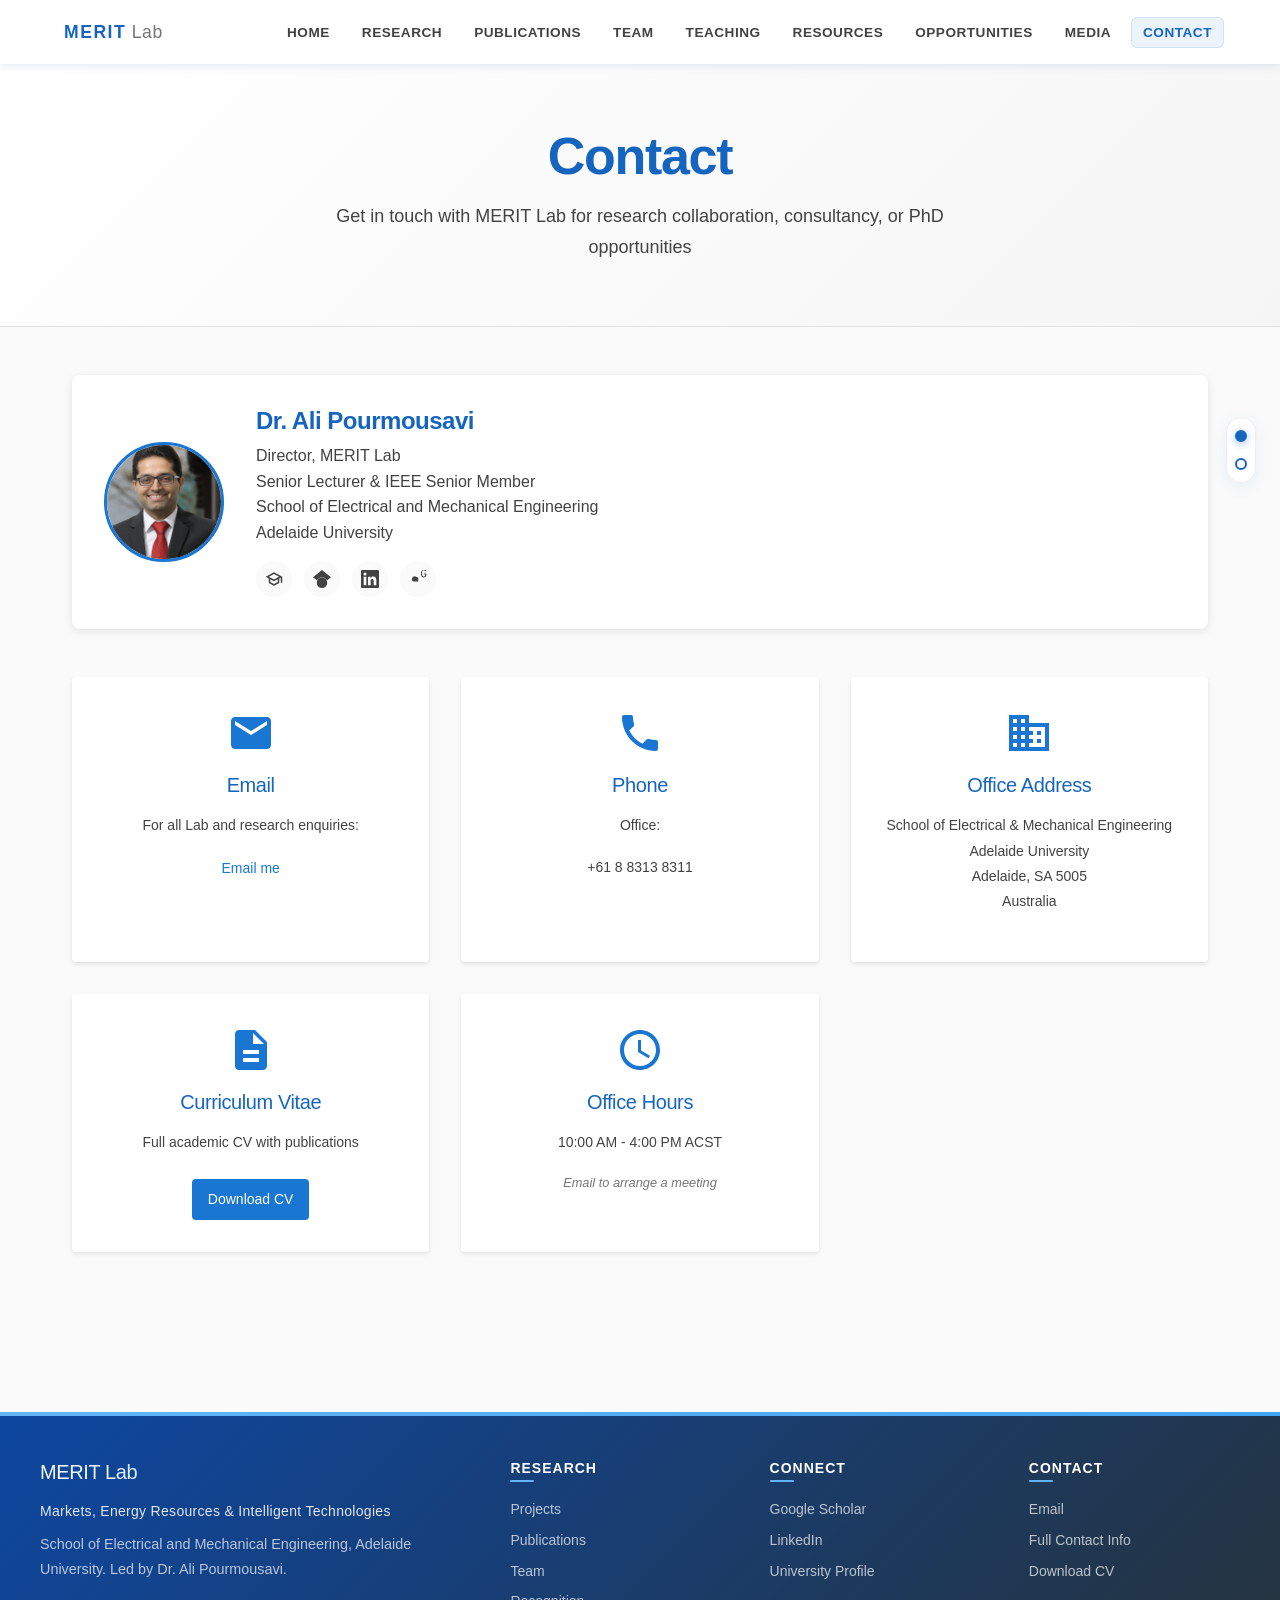
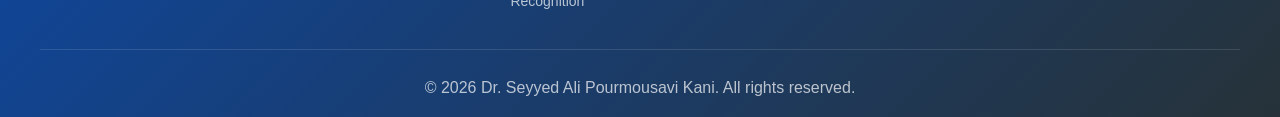
==== commit 7708f66a: "Frame contact and media pages around MERIT Lab and its Director" ====
--- a/contact.html
+++ b/contact.html
@@ -112,7 +112,7 @@
     <section class="page-header">
         <div class="header-content">
             <h1>Contact</h1>
-            <p>Get in touch for research collaboration, consultancy, or PhD opportunities</p>
+            <p>Get in touch with MERIT Lab for research collaboration, consultancy, or PhD opportunities</p>
         </div>
     </section>
 
@@ -122,7 +122,8 @@
             <img src="images/profile.jpg" alt="Dr. Ali Pourmousavi" class="contact-profile-image">
             <div class="contact-profile-text">
                 <h2>Dr. Ali Pourmousavi</h2>
-                <p>Senior Lecturer & IEEE Senior Member<br>
+                <p>Director, MERIT Lab<br>
+                Senior Lecturer &amp; IEEE Senior Member<br>
                 School of Electrical and Mechanical Engineering<br>
                 Adelaide University</p>
                 <div class="profile-links">
@@ -149,7 +150,7 @@
                     <svg viewBox="0 0 24 24" fill="currentColor"><path d="M20 4H4c-1.1 0-1.99.9-1.99 2L2 18c0 1.1.9 2 2 2h16c1.1 0 2-.9 2-2V6c0-1.1-.9-2-2-2zm0 4l-8 5-8-5V6l8 5 8-5v2z"/></svg>
                 </div>
                 <h3>Email</h3>
-                <p>For all inquiries:</p>
+                <p>For all Lab and research enquiries:</p>
                 <a class="ob-email" data-email-user="a.pourm" data-email-d1="adelaide" data-email-d2="edu" data-email-d3="au" data-email-text="Email me" data-email-reveal="auto"></a>
                 <noscript>
                     <p>
--- a/styles.css
+++ b/styles.css
@@ -4584,7 +4584,11 @@
     .hero-text h1.brand-lockup-hero {
         justify-content: center;
     }
-    
+
+    .hero-cta {
+        justify-content: center;
+    }
+
     .profile-image {
         width: 150px;
         height: 150px;
@@ -6091,6 +6095,7 @@
 /* Director card */
 #director {
     margin-top: 4rem;
+    margin-bottom: 4rem;
 }
 
 .director-card {
